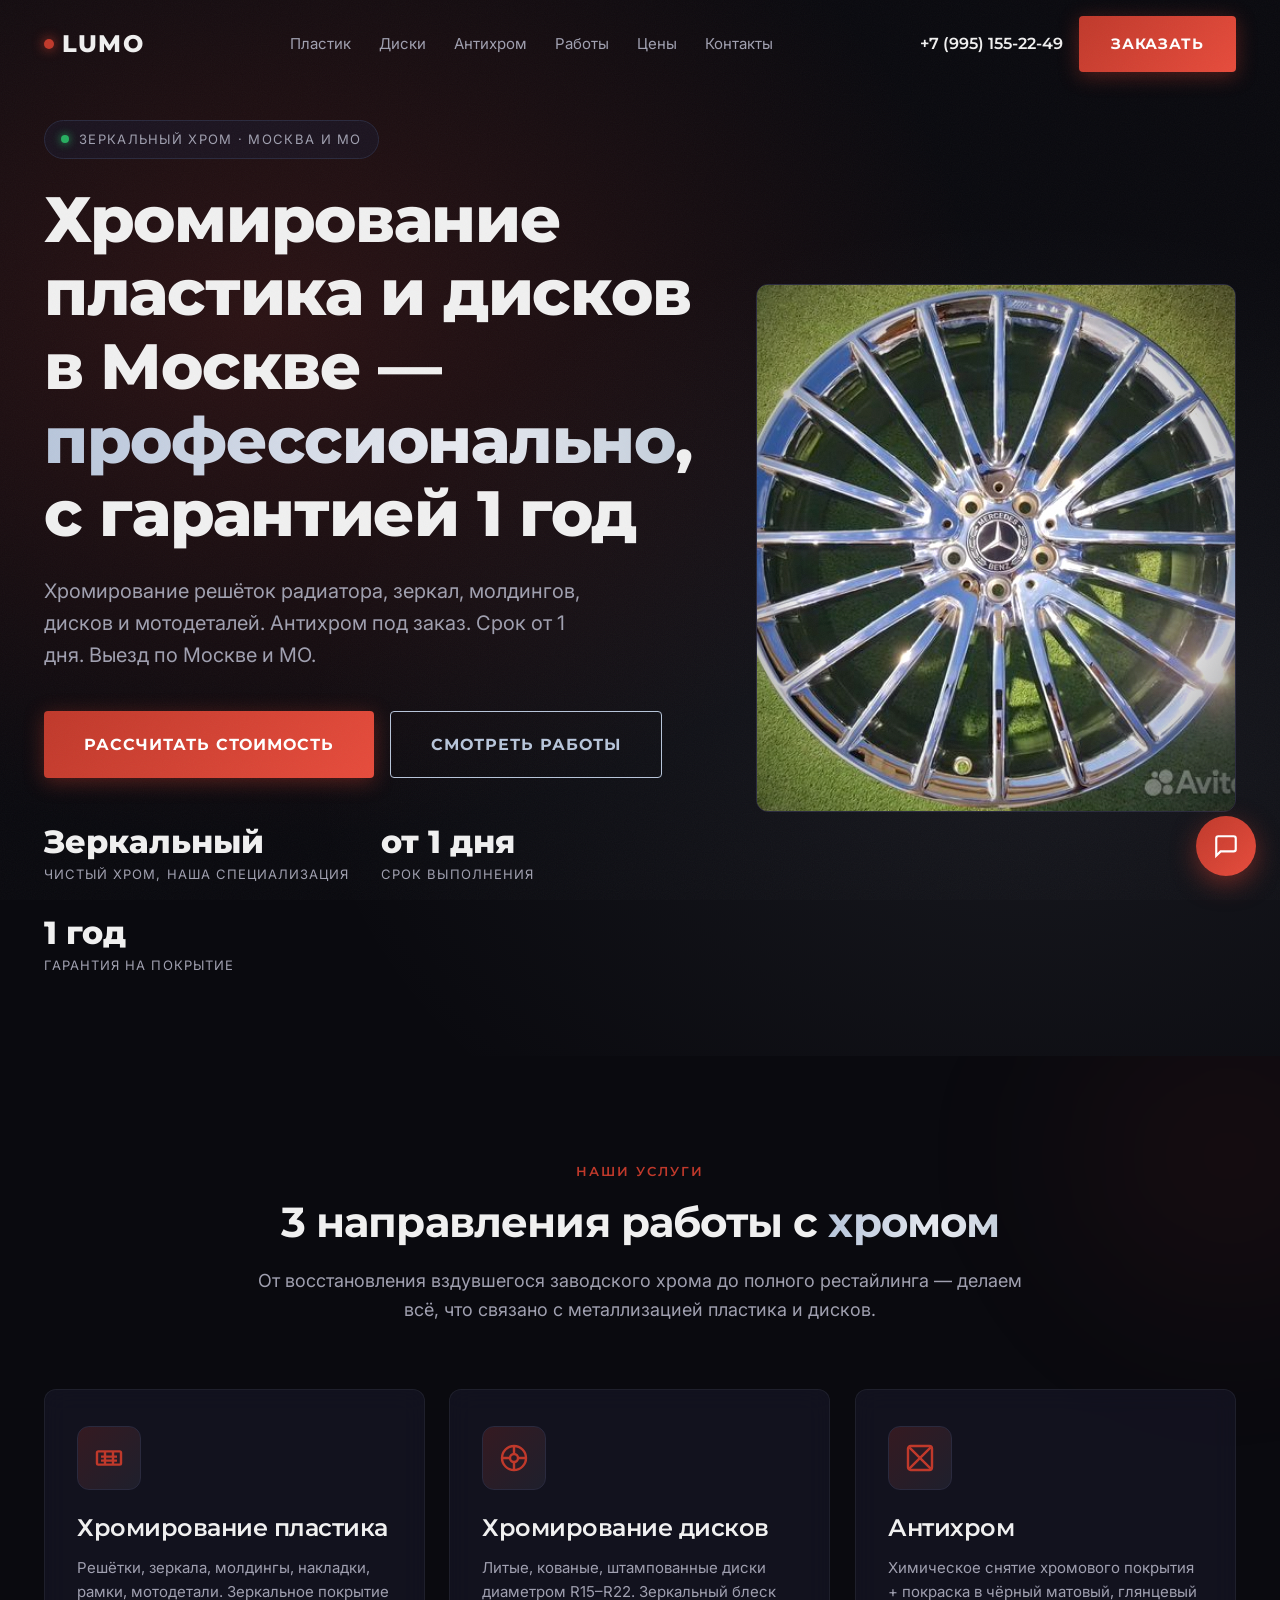
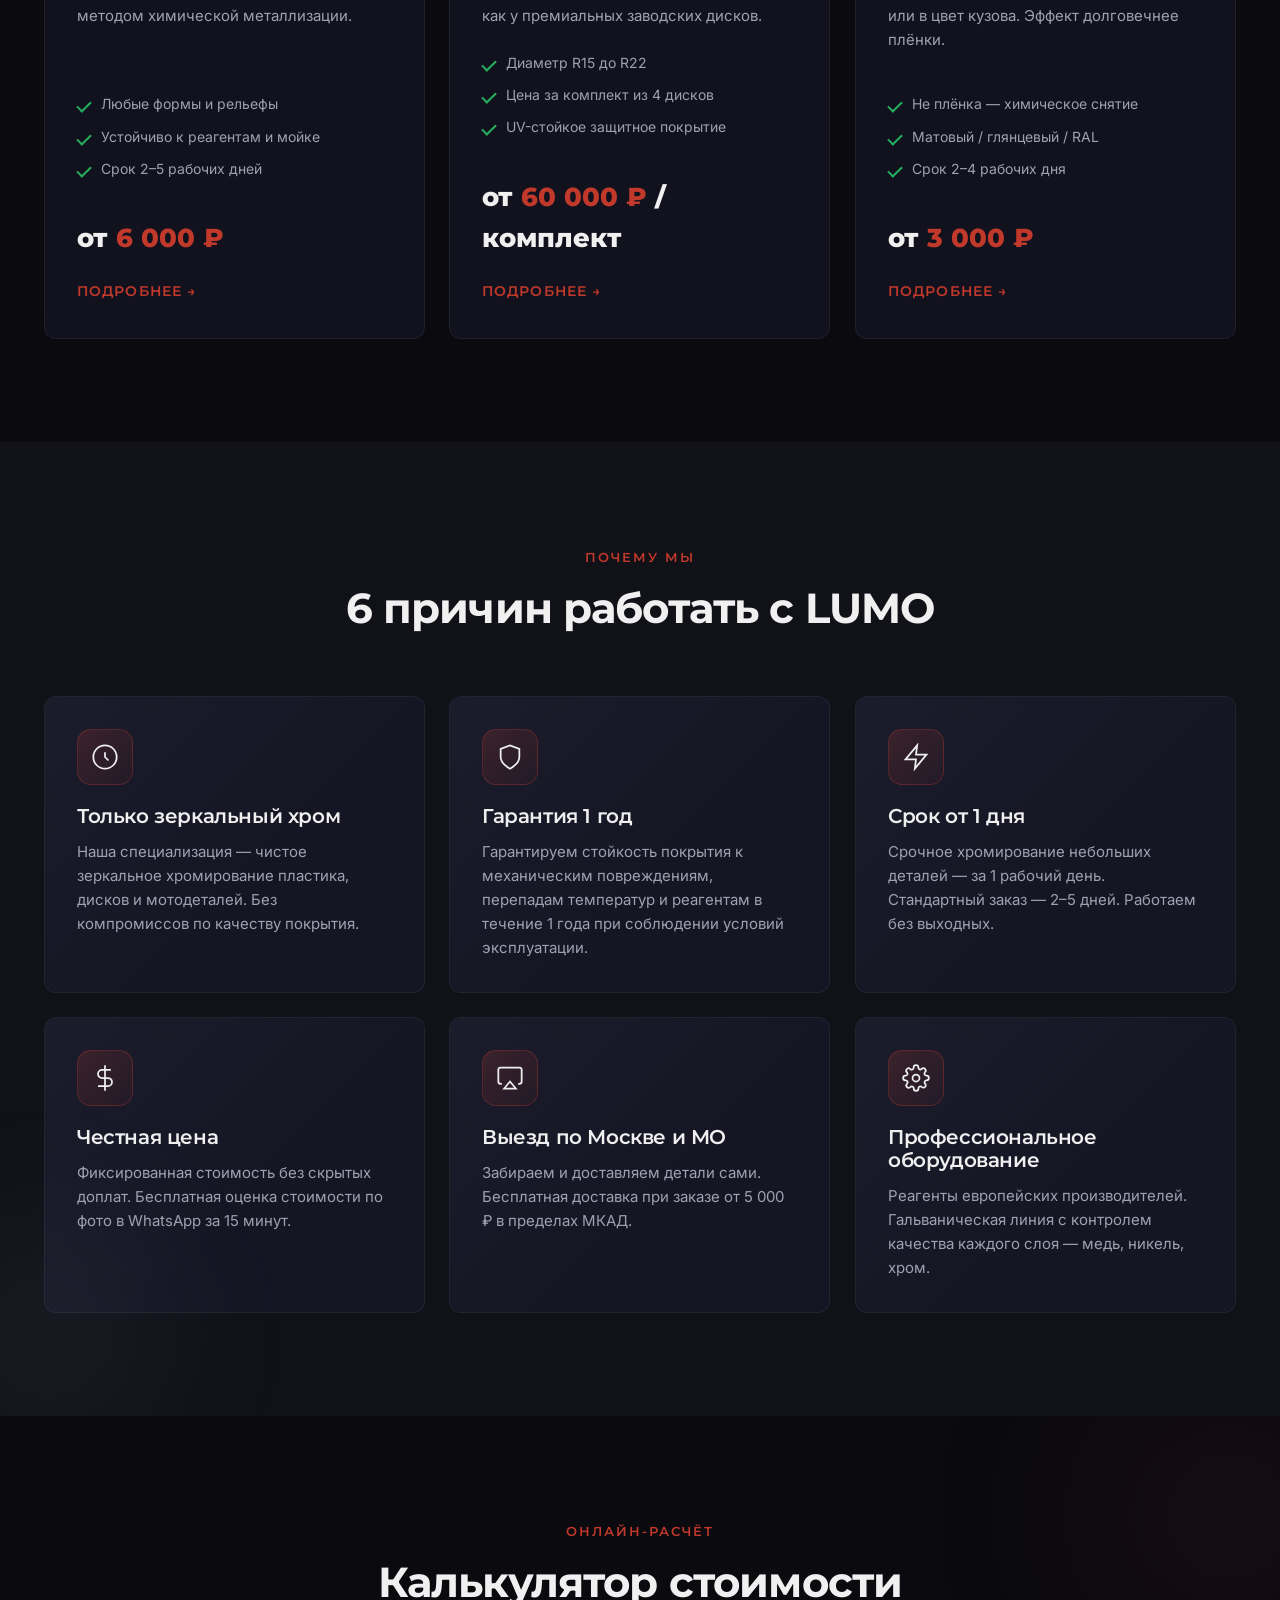
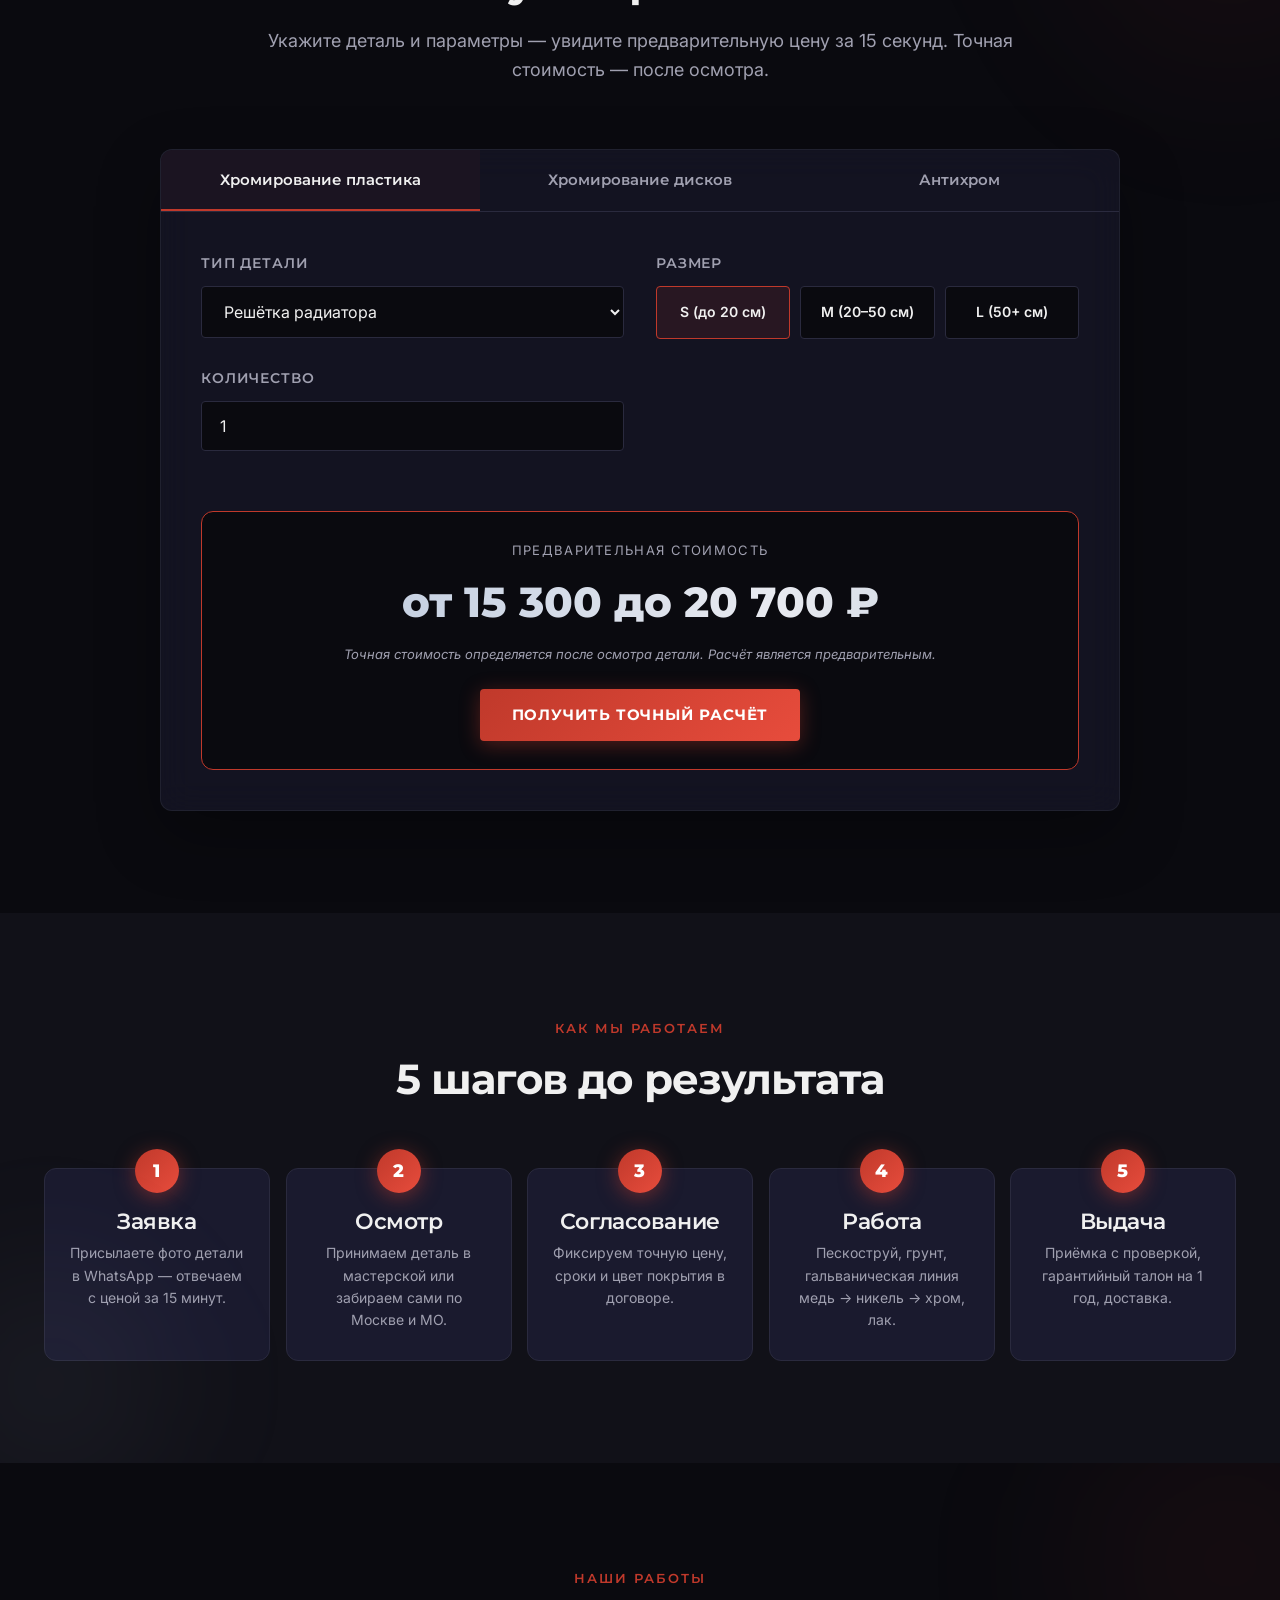
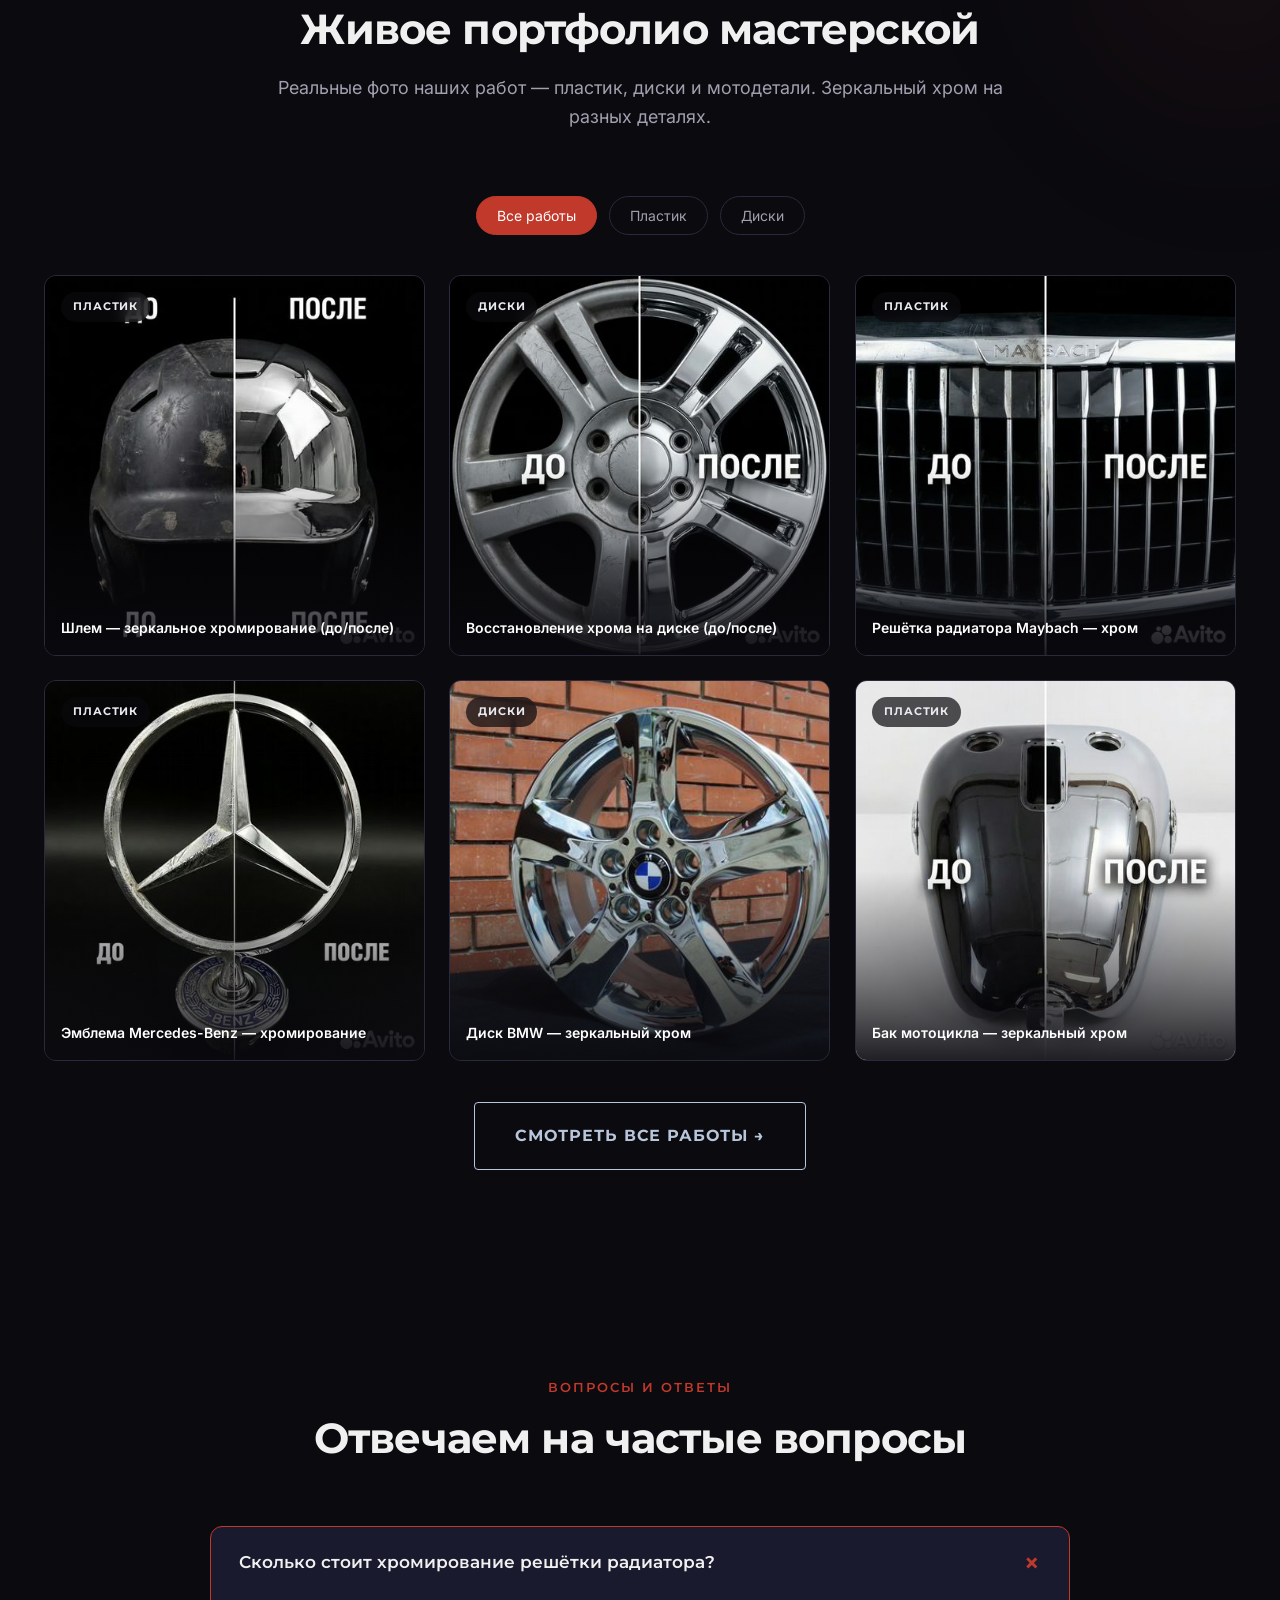
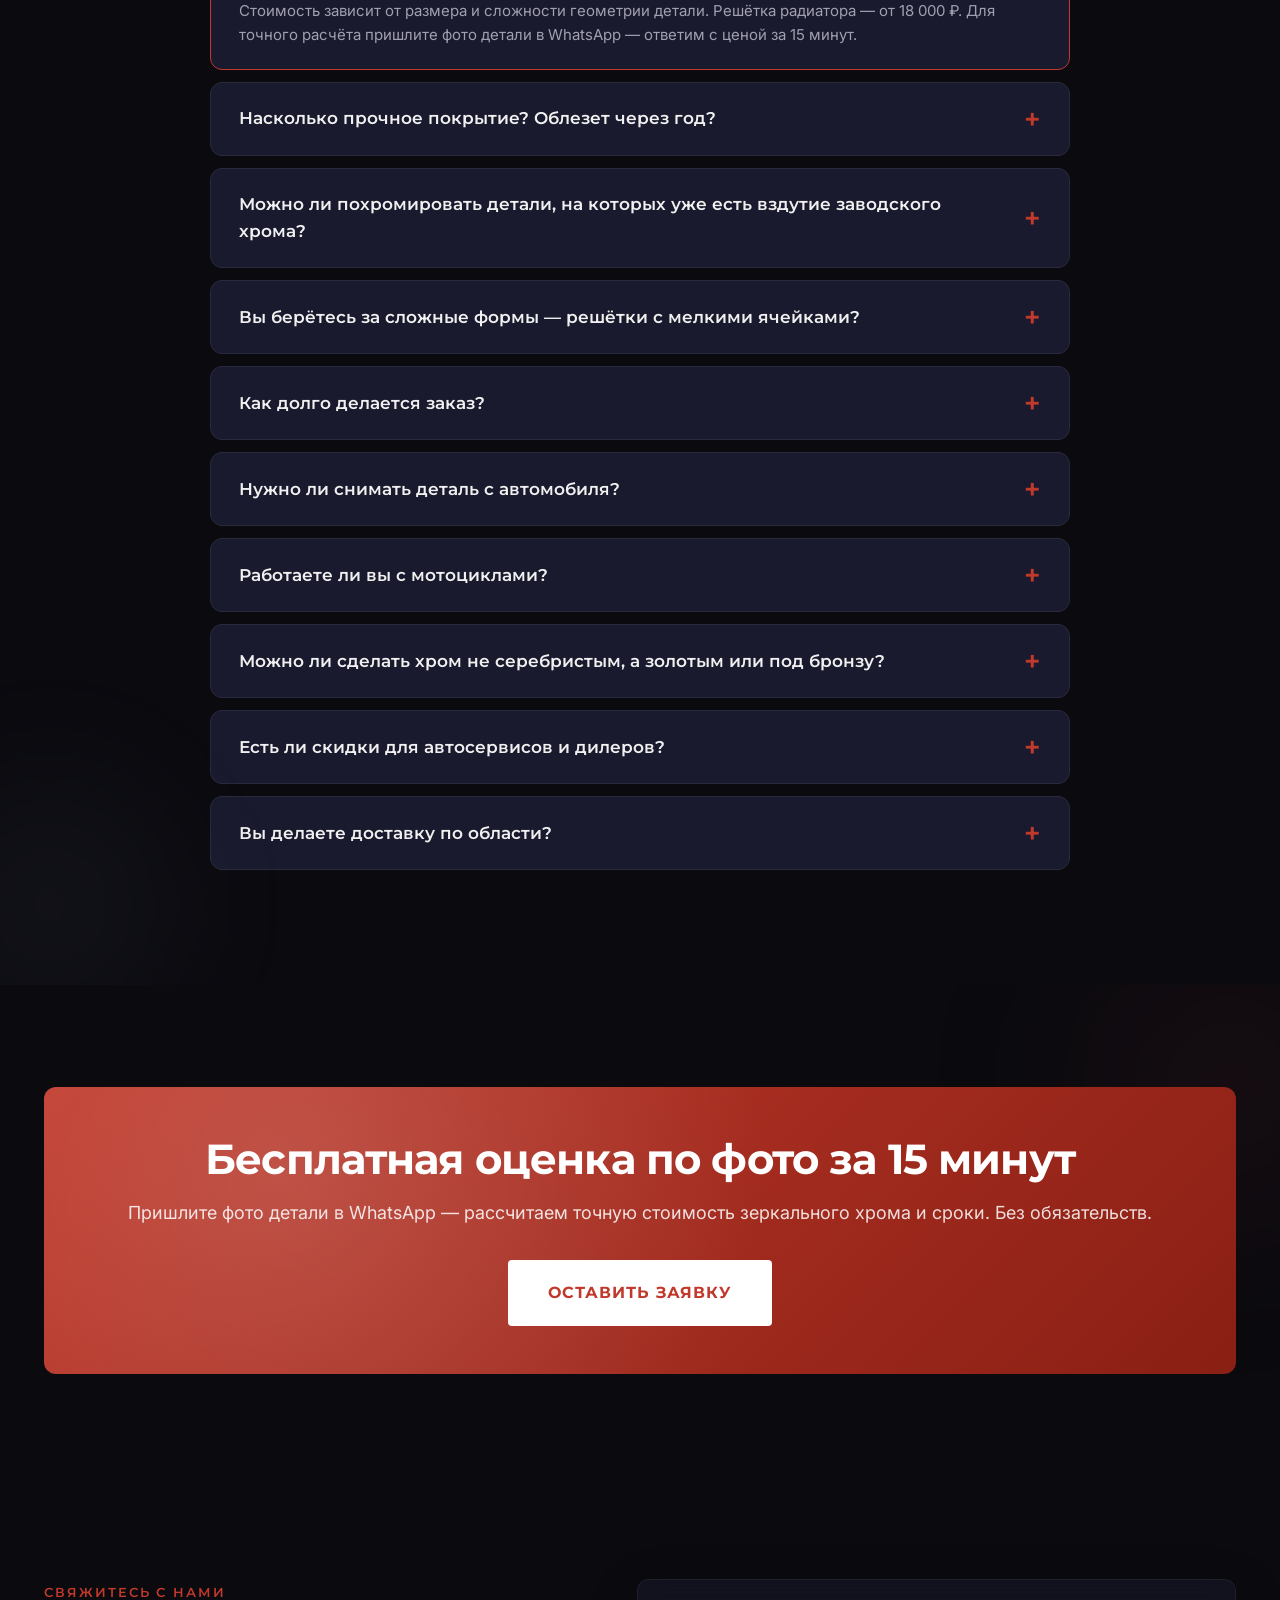
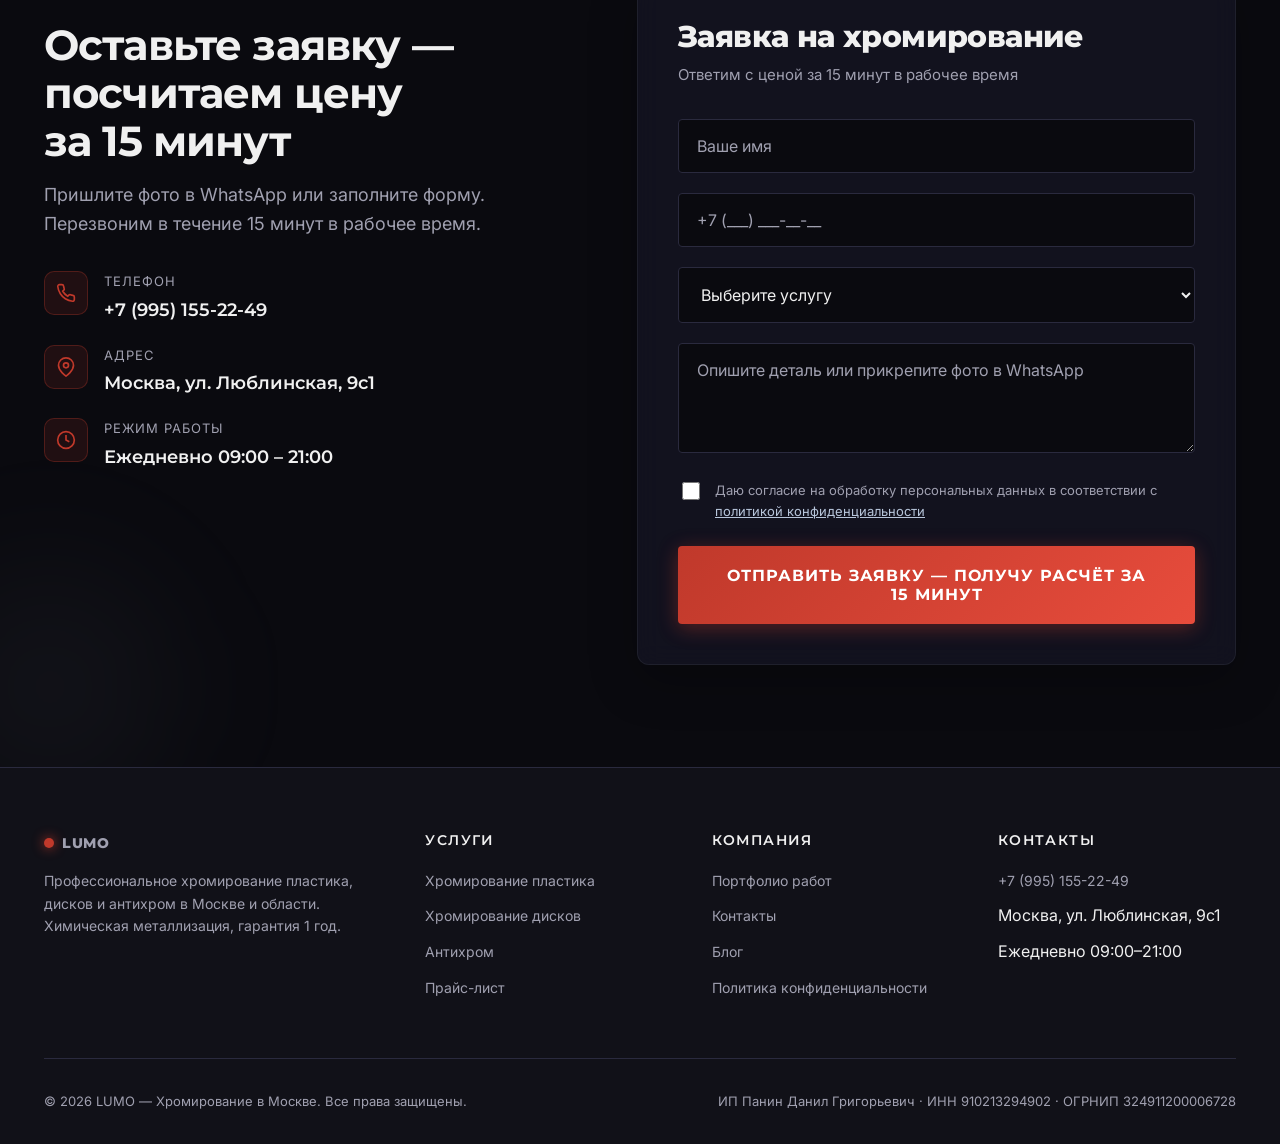
==== index.html @ ef721540 "Full truth-fix: unified pricing, privacy page, analytics, a11y/SEO - Prices unified across ceny/serv" ====
<!doctype html>
<html lang="ru">
<head>
  <meta charset="utf-8">
  <meta name="viewport" content="width=device-width, initial-scale=1">
  <meta name="theme-color" content="#0a0a0f">

  <title>Хромирование пластика и дисков в Москве — цены от 6 000 ₽ | LUMO</title>
  <meta name="description" content="Зеркальное хромирование пластика авто и мото, хромирование дисков, антихром в Москве и МО. Химическая металлизация. Срок от 1 дня. Цена от 6 000 ₽. Бесплатная оценка по фото в WhatsApp за 15 минут.">
  <link rel="canonical" href="https://xn----7sbbfcqscungiichud1a5d.xn--p1ai/">

  <meta property="og:type" content="website">
  <meta property="og:title" content="Хромирование в Москве — от 6 000 ₽ | LUMO">
  <meta property="og:description" content="Зеркальное хромирование пластика, дисков, мотодеталей. Антихром. Срок от 1 дня. Выезд по Москве и МО.">
  <meta property="og:url" content="https://xn----7sbbfcqscungiichud1a5d.xn--p1ai/">
  <meta property="og:image" content="https://xn----7sbbfcqscungiichud1a5d.xn--p1ai/images/portfolio/discs-4.jpg">
  <meta property="og:locale" content="ru_RU">
  <meta property="og:site_name" content="LUMO — Хромирование в Москве">

  <link rel="preconnect" href="https://fonts.googleapis.com">
  <link rel="preconnect" href="https://fonts.gstatic.com" crossorigin>
  <link href="https://fonts.googleapis.com/css2?family=Montserrat:wght@400;600;700;800&family=Inter:wght@400;500;600&display=swap" rel="stylesheet">

  <link rel="icon" href="/favicon.svg" type="image/svg+xml">
  <link rel="preload" as="image" href="/images/portfolio/discs-4.jpg" fetchpriority="high">

  <link rel="stylesheet" href="/css/style.css">
  <link rel="stylesheet" href="/css/components.css">
  <link rel="stylesheet" href="/css/animations.css">

  <script type="application/ld+json">
  {
    "@context": "https://schema.org",
    "@type": "LocalBusiness",
    "name": "LUMO — Хромирование в Москве",
    "description": "Профессиональное хромирование пластика, дисков и антихром в Москве и МО",
    "url": "https://xn----7sbbfcqscungiichud1a5d.xn--p1ai",
    "telephone": "+7-995-155-22-49",
    "image": "https://xn----7sbbfcqscungiichud1a5d.xn--p1ai/images/portfolio/discs-4.jpg",
    "address": {
      "@type": "PostalAddress",
      "streetAddress": "ул. Люблинская, д. 9с1",
      "addressLocality": "Москва",
      "postalCode": "109559",
      "addressCountry": "RU"
    },
    "geo": {
      "@type": "GeoCoordinates",
      "latitude": 55.6776,
      "longitude": 37.7406
    },
    "openingHours": "Mo-Su 09:00-21:00",
    "priceRange": "₽₽",
    "areaServed": ["Москва", "Московская область"],
    "hasOfferCatalog": {
      "@type": "OfferCatalog",
      "name": "Услуги хромирования",
      "itemListElement": [
        {"@type": "Offer", "itemOffered": {"@type": "Service", "name": "Хромирование пластика"}, "price": "6000", "priceCurrency": "RUB"},
        {"@type": "Offer", "itemOffered": {"@type": "Service", "name": "Хромирование дисков (комплект)"}, "price": "60000", "priceCurrency": "RUB"},
        {"@type": "Offer", "itemOffered": {"@type": "Service", "name": "Антихром"}, "price": "3000", "priceCurrency": "RUB"}
      ]
    }
  }
  </script>

  <script type="application/ld+json">
  {
    "@context": "https://schema.org",
    "@type": "FAQPage",
    "mainEntity": [
      {
        "@type": "Question",
        "name": "Сколько стоит хромирование решётки радиатора?",
        "acceptedAnswer": {
          "@type": "Answer",
          "text": "Стоимость хромирования решётки радиатора в Москве — от 18 000 ₽ в зависимости от размера и сложности геометрии. Бесплатная оценка по фото в WhatsApp за 15 минут."
        }
      },
      {
        "@type": "Question",
        "name": "Насколько прочное покрытие? Облезет через год?",
        "acceptedAnswer": {
          "@type": "Answer",
          "text": "Мы даём письменную гарантию 1 год. Покрытие выдерживает мойку высокого давления, реагенты, перепады температур от –40 до +80°C."
        }
      },
      {
        "@type": "Question",
        "name": "Можно ли похромировать детали со вздутием заводского хрома?",
        "acceptedAnswer": {
          "@type": "Answer",
          "text": "Да. Снимаем старое покрытие, готовим поверхность и наносим новое. Результат лучше оригинального заводского хрома."
        }
      }
    ]
  }
  </script>
</head>
<body>

<!-- ============ HEADER ============ -->
<header class="header">
  <div class="container header__inner">
    <a href="/" class="logo"><span class="logo__dot"></span>LUMO</a>
    <nav class="nav">
      <a href="/hromirovanie-plastika/">Пластик</a>
      <a href="/hromirovanie-diskov/">Диски</a>
      <a href="/antihrom/">Антихром</a>
      <a href="/portfolio/">Работы</a>
      <a href="/ceny/">Цены</a>
      <a href="/kontakty/">Контакты</a>
    </nav>
    <div class="header__cta">
      <a href="tel:+79951552249" class="header__phone">+7 (995) 155-22-49</a>
      <a href="#lead-form" class="btn btn--primary">Заказать</a>
      <button class="burger" aria-label="Меню" aria-expanded="false"><span></span><span></span></button>
    </div>
  </div>
</header>

<!-- ============ HERO ============ -->
<section class="hero" id="hero">
  <div class="container">
    <div class="hero__grid">
      <div class="hero__content reveal">
        <span class="hero__eyebrow">Зеркальный хром · Москва и МО</span>
        <h1>Хромирование пластика и дисков в&nbsp;Москве — <span class="chrome-text">профессионально</span>, с гарантией 1&nbsp;год</h1>
        <p class="hero__subtitle">Хромирование решёток радиатора, зеркал, молдингов, дисков и мотодеталей. Антихром под заказ. Срок от 1 дня. Выезд по Москве и МО.</p>
        <div class="hero__cta">
          <a href="#calculator" class="btn btn--primary btn--lg">Рассчитать стоимость</a>
          <a href="#portfolio" class="btn btn--secondary btn--lg">Смотреть работы</a>
        </div>
        <div class="hero__trust">
          <div>
            <div class="num">Зеркальный</div>
            <div class="lbl">Чистый хром, наша специализация</div>
          </div>
          <div>
            <div class="num">от 1 дня</div>
            <div class="lbl">Срок выполнения</div>
          </div>
          <div>
            <div class="num">1 год</div>
            <div class="lbl">Гарантия на покрытие</div>
          </div>
        </div>
      </div>
      <div class="hero__visual reveal" data-delay="2">
        <img src="/images/portfolio/discs-4.jpg" alt="Хромированный диск — работа мастерской LUMO" class="hero__visual-photo" width="600" height="660" fetchpriority="high">
      </div>
    </div>
  </div>
</section>

<!-- ============ SERVICES ============ -->
<section class="services" id="services">
  <div class="container">
    <div class="section-head reveal">
      <span class="eyebrow">Наши услуги</span>
      <h2>3 направления работы с&nbsp;<span class="chrome-text">хромом</span></h2>
      <p>От восстановления вздувшегося заводского хрома до полного рестайлинга — делаем всё, что связано с металлизацией пластика и дисков.</p>
    </div>
    <div class="services__grid">
      <article class="service-card reveal" data-delay="1">
        <div class="service-card__icon">
          <svg width="32" height="32" viewBox="0 0 24 24" fill="none" stroke="currentColor" stroke-width="1.8"><rect x="3" y="7" width="18" height="10" rx="1"/><path d="M6 11h12M6 14h12M9 7v10M15 7v10"/></svg>
        </div>
        <h3>Хромирование пластика</h3>
        <p>Решётки, зеркала, молдингы, накладки, рамки, мотодетали. Зеркальное покрытие методом химической металлизации.</p>
        <ul class="service-card__features">
          <li>Любые формы и рельефы</li>
          <li>Устойчиво к реагентам и мойке</li>
          <li>Срок 2–5 рабочих дней</li>
        </ul>
        <div class="service-card__price">от <span>6 000 ₽</span></div>
        <a href="/hromirovanie-plastika/" class="service-card__link">Подробнее →</a>
      </article>

      <article class="service-card reveal" data-delay="2">
        <div class="service-card__icon">
          <svg width="32" height="32" viewBox="0 0 24 24" fill="none" stroke="currentColor" stroke-width="1.8"><circle cx="12" cy="12" r="9"/><circle cx="12" cy="12" r="3"/><path d="M12 3v6M12 15v6M3 12h6M15 12h6"/></svg>
        </div>
        <h3>Хромирование дисков</h3>
        <p>Литые, кованые, штампованные диски диаметром R15–R22. Зеркальный блеск как у премиальных заводских дисков.</p>
        <ul class="service-card__features">
          <li>Диаметр R15 до R22</li>
          <li>Цена за комплект из 4&nbsp;дисков</li>
          <li>UV-стойкое защитное покрытие</li>
        </ul>
        <div class="service-card__price">от <span>60 000 ₽</span> / комплект</div>
        <a href="/hromirovanie-diskov/" class="service-card__link">Подробнее →</a>
      </article>

      <article class="service-card reveal" data-delay="3">
        <div class="service-card__icon">
          <svg width="32" height="32" viewBox="0 0 24 24" fill="none" stroke="currentColor" stroke-width="1.8"><path d="M4 4l16 16M20 4L4 20"/><rect x="3" y="3" width="18" height="18" rx="2"/></svg>
        </div>
        <h3>Антихром</h3>
        <p>Химическое снятие хромового покрытия + покраска в чёрный матовый, глянцевый или в цвет кузова. Эффект долговечнее плёнки.</p>
        <ul class="service-card__features">
          <li>Не плёнка — химическое снятие</li>
          <li>Матовый / глянцевый / RAL</li>
          <li>Срок 2–4 рабочих дня</li>
        </ul>
        <div class="service-card__price">от <span>3 000 ₽</span></div>
        <a href="/antihrom/" class="service-card__link">Подробнее →</a>
      </article>
    </div>
  </div>
</section>

<!-- ============ UTP ============ -->
<section class="utp" id="advantages" style="background: var(--bg-secondary);">
  <div class="container">
    <div class="section-head reveal">
      <span class="eyebrow">Почему мы</span>
      <h2>6 причин работать с&nbsp;LUMO</h2>
    </div>
    <div class="utp__grid">
      <div class="utp-card reveal" data-delay="1">
        <div class="utp-card__icon"><svg width="28" height="28" viewBox="0 0 24 24" fill="none" stroke="currentColor" stroke-width="1.5"><path d="M12 8v4l3 3"/><circle cx="12" cy="12" r="10"/></svg></div>
        <h3>Только зеркальный хром</h3>
        <p>Наша специализация — чистое зеркальное хромирование пластика, дисков и мотодеталей. Без компромиссов по качеству покрытия.</p>
      </div>
      <div class="utp-card reveal" data-delay="2">
        <div class="utp-card__icon"><svg width="28" height="28" viewBox="0 0 24 24" fill="none" stroke="currentColor" stroke-width="1.5"><path d="M12 22s8-4 8-10V5l-8-3-8 3v7c0 6 8 10 8 10z"/></svg></div>
        <h3>Гарантия 1 год</h3>
        <p>Гарантируем стойкость покрытия к механическим повреждениям, перепадам температур и реагентам в течение 1 года при соблюдении условий эксплуатации.</p>
      </div>
      <div class="utp-card reveal" data-delay="3">
        <div class="utp-card__icon"><svg width="28" height="28" viewBox="0 0 24 24" fill="none" stroke="currentColor" stroke-width="1.5"><polygon points="13 2 3 14 12 14 11 22 21 10 12 10 13 2"/></svg></div>
        <h3>Срок от 1 дня</h3>
        <p>Срочное хромирование небольших деталей — за 1 рабочий день. Стандартный заказ — 2–5 дней. Работаем без выходных.</p>
      </div>
      <div class="utp-card reveal" data-delay="1">
        <div class="utp-card__icon"><svg width="28" height="28" viewBox="0 0 24 24" fill="none" stroke="currentColor" stroke-width="1.5"><path d="M12 1v22M17 5H9.5a3.5 3.5 0 000 7h5a3.5 3.5 0 010 7H6"/></svg></div>
        <h3>Честная цена</h3>
        <p>Фиксированная стоимость без скрытых доплат. Бесплатная оценка стоимости по фото в WhatsApp за 15 минут.</p>
      </div>
      <div class="utp-card reveal" data-delay="2">
        <div class="utp-card__icon"><svg width="28" height="28" viewBox="0 0 24 24" fill="none" stroke="currentColor" stroke-width="1.5"><path d="M5 17H4a2 2 0 01-2-2V5a2 2 0 012-2h16a2 2 0 012 2v10a2 2 0 01-2 2h-1"/><polygon points="12 15 17 21 7 21 12 15"/></svg></div>
        <h3>Выезд по Москве и МО</h3>
        <p>Забираем и доставляем детали сами. Бесплатная доставка при заказе от 5 000 ₽ в пределах МКАД.</p>
      </div>
      <div class="utp-card reveal" data-delay="3">
        <div class="utp-card__icon"><svg width="28" height="28" viewBox="0 0 24 24" fill="none" stroke="currentColor" stroke-width="1.5"><circle cx="12" cy="12" r="3"/><path d="M19.4 15a1.65 1.65 0 00.33 1.82l.06.06a2 2 0 010 2.83 2 2 0 01-2.83 0l-.06-.06a1.65 1.65 0 00-1.82-.33 1.65 1.65 0 00-1 1.51V21a2 2 0 01-4 0v-.09A1.65 1.65 0 009 19.4a1.65 1.65 0 00-1.82.33l-.06.06a2 2 0 01-2.83-2.83l.06-.06A1.65 1.65 0 004.68 15a1.65 1.65 0 00-1.51-1H3a2 2 0 010-4h.09A1.65 1.65 0 004.6 9a1.65 1.65 0 00-.33-1.82l-.06-.06a2 2 0 012.83-2.83l.06.06A1.65 1.65 0 009 4.68a1.65 1.65 0 001-1.51V3a2 2 0 014 0v.09a1.65 1.65 0 001 1.51 1.65 1.65 0 001.82-.33l.06-.06a2 2 0 012.83 2.83l-.06.06A1.65 1.65 0 0019.4 9a1.65 1.65 0 001.51 1H21a2 2 0 010 4h-.09a1.65 1.65 0 00-1.51 1z"/></svg></div>
        <h3>Профессиональное оборудование</h3>
        <p>Реагенты европейских производителей. Гальваническая линия с контролем качества каждого слоя — медь, никель, хром.</p>
      </div>
    </div>
  </div>
</section>

<!-- ============ CALCULATOR ============ -->
<section class="calculator-section" id="calculator">
  <div class="container">
    <div class="section-head reveal">
      <span class="eyebrow">Онлайн-расчёт</span>
      <h2>Калькулятор стоимости</h2>
      <p>Укажите деталь и параметры — увидите предварительную цену за 15 секунд. Точная стоимость — после осмотра.</p>
    </div>

    <div class="calculator reveal">
      <div class="calculator__tabs" role="tablist">
        <button class="calculator__tab active" data-tab="plastic" role="tab">Хромирование пластика</button>
        <button class="calculator__tab" data-tab="discs" role="tab">Хромирование дисков</button>
        <button class="calculator__tab" data-tab="antichrome" role="tab">Антихром</button>
      </div>
      <div class="calculator__body">

        <!-- Panel: Plastic -->
        <div class="calculator__panel active" data-tab="plastic">
          <button class="calculator__accordion-btn" type="button">
            <span>Хромирование пластика</span>
            <svg width="16" height="16" viewBox="0 0 24 24" fill="none" stroke="currentColor" stroke-width="2"><path d="M6 9l6 6 6-6"/></svg>
          </button>
          <div class="calculator__panel-inner">
            <div class="calc-fields">
              <div class="calc-field">
                <label>Тип детали</label>
                <select name="p-type">
                  <option value="grill">Решётка радиатора</option>
                  <option value="mirrors">Зеркала (пара)</option>
                  <option value="molding">Молдинги</option>
                  <option value="overlay">Накладки</option>
                  <option value="moto">Мотодетали</option>
                  <option value="small">Мелкие детали</option>
                </select>
              </div>
              <div class="calc-field">
                <label>Размер</label>
                <div class="calc-options">
                  <label><input type="radio" name="p-size" value="small" checked><span>S (до 20 см)</span></label>
                  <label><input type="radio" name="p-size" value="medium"><span>M (20–50 см)</span></label>
                  <label class="calc-option--large"><input type="radio" name="p-size" value="large"><span>L (50+ см)</span></label>
                </div>
              </div>
              <div class="calc-field">
                <label>Количество</label>
                <input type="number" name="p-qty" min="1" max="20" value="1">
              </div>
            </div>
          </div>
        </div>

        <!-- Panel: Discs -->
        <div class="calculator__panel" data-tab="discs">
          <button class="calculator__accordion-btn" type="button">
            <span>Хромирование дисков</span>
            <svg width="16" height="16" viewBox="0 0 24 24" fill="none" stroke="currentColor" stroke-width="2"><path d="M6 9l6 6 6-6"/></svg>
          </button>
          <div class="calculator__panel-inner">
            <div class="calc-fields">
              <div class="calc-field">
                <label>Диаметр (комплект 4 диска)</label>
                <select name="d-dia">
                  <option value="R15">R15</option>
                  <option value="R16">R16</option>
                  <option value="R17" selected>R17</option>
                  <option value="R18">R18</option>
                  <option value="R19">R19</option>
                  <option value="R20">R20</option>
                  <option value="R21">R21</option>
                  <option value="R22">R22</option>
                </select>
                <span class="calc-hint">Цена за комплект из 4 дисков</span>
              </div>
              <div class="calc-notice">Точная стоимость зависит от состояния дисков и определяется при осмотре.</div>
            </div>
          </div>
        </div>

        <!-- Panel: Antichrome -->
        <div class="calculator__panel" data-tab="antichrome">
          <button class="calculator__accordion-btn" type="button">
            <span>Антихром</span>
            <svg width="16" height="16" viewBox="0 0 24 24" fill="none" stroke="currentColor" stroke-width="2"><path d="M6 9l6 6 6-6"/></svg>
          </button>
          <div class="calculator__panel-inner">
            <div class="calc-fields">
              <div class="calc-field">
                <label>Тип детали</label>
                <select name="a-type">
                  <option value="grill">Решётка</option>
                  <option value="molding">Молдинги</option>
                  <option value="overlay">Накладки</option>
                  <option value="small">Мелкие детали</option>
                </select>
              </div>
              <div class="calc-field">
                <label>Цвет покраски</label>
                <select name="a-paint">
                  <option value="matte">Чёрный матовый</option>
                  <option value="gloss">Чёрный глянцевый</option>
                  <option value="body">В цвет кузова</option>
                  <option value="ral">Другой RAL</option>
                </select>
              </div>
              <div class="calc-field">
                <label>Количество</label>
                <input type="number" name="a-qty" min="1" max="20" value="1">
              </div>
            </div>
          </div>
        </div>

        <!-- Result -->
        <div class="calc-result" id="calc-result">
          <div class="calc-result__label">Предварительная стоимость</div>
          <div class="calc-result__price" id="calc-price">от <span>0</span> до <span>0</span> &#8381;</div>
          <div class="calc-result__note">Точная стоимость определяется после осмотра детали. Расчёт является предварительным.</div>
          <button type="button" class="btn btn--primary calc-result__cta" id="calc-cta">Получить точный расчёт</button>
        </div>
      </div>
    </div>
  </div>
</section>

<!-- ============ PROCESS ============ -->
<section class="process" id="process" style="background: var(--bg-secondary);">
  <div class="container">
    <div class="section-head reveal">
      <span class="eyebrow">Как мы работаем</span>
      <h2>5 шагов до результата</h2>
    </div>
    <div class="process__grid">
      <div class="process-step reveal" data-delay="1">
        <div class="process-step__num">1</div>
        <h4>Заявка</h4>
        <p>Присылаете фото детали в WhatsApp — отвечаем с ценой за 15 минут.</p>
      </div>
      <div class="process-step reveal" data-delay="2">
        <div class="process-step__num">2</div>
        <h4>Осмотр</h4>
        <p>Принимаем деталь в мастерской или забираем сами по Москве и МО.</p>
      </div>
      <div class="process-step reveal" data-delay="3">
        <div class="process-step__num">3</div>
        <h4>Согласование</h4>
        <p>Фиксируем точную цену, сроки и цвет покрытия в договоре.</p>
      </div>
      <div class="process-step reveal" data-delay="4">
        <div class="process-step__num">4</div>
        <h4>Работа</h4>
        <p>Пескоструй, грунт, гальваническая линия медь → никель → хром, лак.</p>
      </div>
      <div class="process-step reveal" data-delay="5">
        <div class="process-step__num">5</div>
        <h4>Выдача</h4>
        <p>Приёмка с проверкой, гарантийный талон на 1 год, доставка.</p>
      </div>
    </div>
  </div>
</section>

<!-- ============ PORTFOLIO ============ -->
<section class="portfolio" id="portfolio">
  <div class="container">
    <div class="section-head reveal">
      <span class="eyebrow">Наши работы</span>
      <h2>Живое портфолио мастерской</h2>
      <p>Реальные фото наших работ — пластик, диски и мотодетали. Зеркальный хром на разных деталях.</p>
    </div>
    <div class="portfolio__filters reveal">
      <button class="filter-btn active" data-filter="all">Все работы</button>
      <button class="filter-btn" data-filter="plastic">Пластик</button>
      <button class="filter-btn" data-filter="discs">Диски</button>
    </div>
    <div class="portfolio__grid">
      <div class="portfolio-item reveal" data-category="plastic">
        <img src="/images/portfolio/plastic-1.jpg" alt="Хромирование шлема — работа LUMO" loading="lazy" width="600" height="600">
        <span class="portfolio-item__tag">Пластик</span>
        <div class="portfolio-item__caption">Шлем — зеркальное хромирование (до/после)</div>
      </div>
      <div class="portfolio-item reveal" data-category="discs" data-delay="1">
        <img src="/images/portfolio/discs-1.jpg" alt="Хромирование диска — работа LUMO" loading="lazy" width="600" height="600">
        <span class="portfolio-item__tag">Диски</span>
        <div class="portfolio-item__caption">Восстановление хрома на диске (до/после)</div>
      </div>
      <div class="portfolio-item reveal" data-category="plastic" data-delay="2">
        <img src="/images/portfolio/plastic-5.jpg" alt="Хромирование решётки радиатора Maybach — работа LUMO" loading="lazy" width="600" height="600">
        <span class="portfolio-item__tag">Пластик</span>
        <div class="portfolio-item__caption">Решётка радиатора Maybach — хром</div>
      </div>
      <div class="portfolio-item reveal" data-category="plastic">
        <img src="/images/portfolio/plastic-3.jpg" alt="Хромирование эмблемы Mercedes-Benz — работа LUMO" loading="lazy" width="600" height="600">
        <span class="portfolio-item__tag">Пластик</span>
        <div class="portfolio-item__caption">Эмблема Mercedes-Benz — хромирование</div>
      </div>
      <div class="portfolio-item reveal" data-category="discs" data-delay="1">
        <img src="/images/portfolio/discs-3.jpg" alt="Хромирование диска BMW — работа LUMO" loading="lazy" width="600" height="600">
        <span class="portfolio-item__tag">Диски</span>
        <div class="portfolio-item__caption">Диск BMW — зеркальный хром</div>
      </div>
      <div class="portfolio-item reveal" data-category="plastic" data-delay="2">
        <img src="/images/portfolio/plastic-7.jpg" alt="Хромирование бака мотоцикла — работа LUMO" loading="lazy" width="600" height="600">
        <span class="portfolio-item__tag">Пластик</span>
        <div class="portfolio-item__caption">Бак мотоцикла — зеркальный хром</div>
      </div>
    </div>
    <div style="text-align:center;margin-top:40px;" class="reveal">
      <a href="/portfolio/" class="btn btn--secondary btn--lg">Смотреть все работы →</a>
    </div>
  </div>
</section>

<!-- ============ FAQ ============ -->
<section class="faq-section" id="faq">
  <div class="container">
    <div class="section-head reveal">
      <span class="eyebrow">Вопросы и ответы</span>
      <h2>Отвечаем на частые вопросы</h2>
    </div>
    <div class="faq reveal">
      <details class="faq-item" open>
        <summary>Сколько стоит хромирование решётки радиатора?</summary>
        <div class="faq-item__body">Стоимость зависит от размера и сложности геометрии детали. Решётка радиатора — от 18 000 ₽. Для точного расчёта пришлите фото детали в WhatsApp — ответим с ценой за 15 минут.</div>
      </details>
      <details class="faq-item">
        <summary>Насколько прочное покрытие? Облезет через год?</summary>
        <div class="faq-item__body">Мы даём письменную гарантию 1 год. Покрытие выдерживает мойку высокого давления, реагенты, перепады температур от –40 до +80°C. Единственное условие — не использовать абразивные полироли и жёсткие щётки.</div>
      </details>
      <details class="faq-item">
        <summary>Можно ли похромировать детали, на которых уже есть вздутие заводского хрома?</summary>
        <div class="faq-item__body">Да, именно с этим к нам чаще всего обращаются. Снимаем старое покрытие, готовим поверхность и наносим новое. Результат лучше, чем оригинальный заводской хром по качеству адгезии.</div>
      </details>
      <details class="faq-item">
        <summary>Вы берётесь за сложные формы — решётки с мелкими ячейками?</summary>
        <div class="faq-item__body">Да. Химическая металлизация (в отличие от вакуумного напыления) равномерно покрывает все геометрические формы, включая глубокие ячейки, перемычки и рельефные поверхности.</div>
      </details>
      <details class="faq-item">
        <summary>Как долго делается заказ?</summary>
        <div class="faq-item__body">Мелкие детали (накладки, эмблемы, ручки) — 1–2 рабочих дня. Решётки радиатора, зеркала — 2–3 дня. Диски — 5–7 дней (комплект из 4 штук). При срочном заказе сделаем быстрее — уточняйте при оформлении.</div>
      </details>
      <details class="faq-item">
        <summary>Нужно ли снимать деталь с автомобиля?</summary>
        <div class="faq-item__body">Да, хромирование выполняется только со снятыми деталями. Если у вас нет возможности снять деталь самостоятельно — можем забрать автомобиль к нам, снять деталь и вернуть. Стоимость этой услуги — от 500 ₽.</div>
      </details>
      <details class="faq-item">
        <summary>Работаете ли вы с мотоциклами?</summary>
        <div class="faq-item__body">Да, мотодетали — одно из наших специализаций. Хромируем крышки двигателей, зеркала, декоративные накладки, бачки. Опыт с Honda, Yamaha, Kawasaki, Harley-Davidson, BMW Motorrad.</div>
      </details>
      <details class="faq-item">
        <summary>Можно ли сделать хром не серебристым, а золотым или под бронзу?</summary>
        <div class="faq-item__body">Да. Помимо классического зеркального серебра, доступны оттенки: золото, розовое золото, бронза, чёрный хром, антик. Стоимость аналогична стандартному хрому с наценкой 20–30%.</div>
      </details>
      <details class="faq-item">
        <summary>Есть ли скидки для автосервисов и дилеров?</summary>
        <div class="faq-item__body">Да, для автосервисов, детейлинг-студий и тюнинг-ателье обсуждаем индивидуальные условия по объёму работ. Напишите нам — согласуем сотрудничество.</div>
      </details>
      <details class="faq-item">
        <summary>Вы делаете доставку по области?</summary>
        <div class="faq-item__body">Да, работаем по всей Московской области. При заказе от 5 000 ₽ — бесплатный самовывоз и доставка в пределах МКАД. По области стоимость доставки рассчитывается индивидуально — от 500 ₽.</div>
      </details>
    </div>
  </div>
</section>

<!-- ============ PROMO ============ -->
<section class="promo-section">
  <div class="container">
    <div class="promo reveal">
      <h2>Бесплатная оценка по фото за 15 минут</h2>
      <p>Пришлите фото детали в WhatsApp — рассчитаем точную стоимость зеркального хрома и сроки. Без обязательств.</p>
      <a href="#lead-form" class="btn btn--lg" style="background:#fff;color:var(--accent);">Оставить заявку</a>
    </div>
  </div>
</section>

<!-- ============ CONTACT + FORM ============ -->
<section class="contact-section" id="contact">
  <div class="container">
    <div class="contact">
      <div class="contact__info reveal">
        <span class="eyebrow" style="color:var(--accent);font-family:var(--font-head);font-size:13px;text-transform:uppercase;letter-spacing:0.15em;font-weight:600;">Свяжитесь с нами</span>
        <h2 style="margin-top:16px;">Оставьте заявку — посчитаем цену за&nbsp;15&nbsp;минут</h2>
        <p>Пришлите фото в WhatsApp или заполните форму. Перезвоним в течение 15 минут в рабочее время.</p>

        <div class="contact__list">
          <div class="contact__item">
            <div class="contact__item-icon">
              <svg width="20" height="20" viewBox="0 0 24 24" fill="none" stroke="currentColor" stroke-width="2"><path d="M22 16.92v3a2 2 0 01-2.18 2 19.79 19.79 0 01-8.63-3.07 19.5 19.5 0 01-6-6 19.79 19.79 0 01-3.07-8.67A2 2 0 014.11 2h3a2 2 0 012 1.72 12.84 12.84 0 00.7 2.81 2 2 0 01-.45 2.11L8.09 9.91a16 16 0 006 6l1.27-1.27a2 2 0 012.11-.45 12.84 12.84 0 002.81.7A2 2 0 0122 16.92z"/></svg>
            </div>
            <div>
              <div class="contact__item-label">Телефон</div>
              <a href="tel:+79951552249" class="contact__item-value">+7 (995) 155-22-49</a>
            </div>
          </div>
          <div class="contact__item">
            <div class="contact__item-icon">
              <svg width="20" height="20" viewBox="0 0 24 24" fill="none" stroke="currentColor" stroke-width="2"><path d="M21 10c0 7-9 13-9 13s-9-6-9-13a9 9 0 0118 0z"/><circle cx="12" cy="10" r="3"/></svg>
            </div>
            <div>
              <div class="contact__item-label">Адрес</div>
              <div class="contact__item-value">Москва, ул. Люблинская, 9с1</div>
            </div>
          </div>
          <div class="contact__item">
            <div class="contact__item-icon">
              <svg width="20" height="20" viewBox="0 0 24 24" fill="none" stroke="currentColor" stroke-width="2"><circle cx="12" cy="12" r="10"/><path d="M12 6v6l4 2"/></svg>
            </div>
            <div>
              <div class="contact__item-label">Режим работы</div>
              <div class="contact__item-value">Ежедневно 09:00 – 21:00</div>
            </div>
          </div>
        </div>
      </div>

      <form class="form reveal" id="lead-form" data-lead>
        <div class="form__fields">
          <h3 class="form__title">Заявка на хромирование</h3>
          <p class="form__subtitle">Ответим с ценой за 15 минут в рабочее время</p>

          <div class="form-field">
            <input type="text" name="name" placeholder="Ваше имя" required>
          </div>
          <div class="form-field">
            <input type="tel" name="phone" placeholder="+7 (___) ___-__-__" required>
          </div>
          <div class="form-field">
            <select name="service" required>
              <option value="">Выберите услугу</option>
              <option>Хромирование пластика</option>
              <option>Хромирование дисков</option>
              <option>Антихром</option>
              <option>Не знаю, помогите определить</option>
            </select>
          </div>
          <div class="form-field">
            <textarea name="comment" placeholder="Опишите деталь или прикрепите фото в WhatsApp"></textarea>
          </div>
          <label class="form-agree">
            <input type="checkbox" required>
            <span>Даю согласие на обработку персональных данных в соответствии с <a href="/privacy/">политикой конфиденциальности</a></span>
          </label>
          <button type="submit" class="btn btn--primary btn--block btn--lg">Отправить заявку — получу расчёт за 15 минут</button>
        </div>
        <div class="form__success">
          <h3>Заявка принята!</h3>
          <p>Мы свяжемся с вами в течение 15 минут в рабочее время. А пока — напишите нам сразу:</p>
          <a href="https://wa.me/79951552249?text=Хочу+рассчитать+стоимость+хромирования" class="btn btn--wa">Открыть WhatsApp</a>
        </div>
      </form>
    </div>
  </div>
</section>

<!-- ============ FOOTER ============ -->
<footer class="footer">
  <div class="container">
    <div class="footer__grid">
      <div>
        <a href="/" class="logo" style="margin-bottom:16px;"><span class="logo__dot"></span>LUMO</a>
        <p>Профессиональное хромирование пластика, дисков и антихром в Москве и области. Химическая металлизация, гарантия 1 год.</p>
      </div>
      <div>
        <h4>Услуги</h4>
        <ul>
          <li><a href="/hromirovanie-plastika/">Хромирование пластика</a></li>
          <li><a href="/hromirovanie-diskov/">Хромирование дисков</a></li>
          <li><a href="/antihrom/">Антихром</a></li>
          <li><a href="/ceny/">Прайс-лист</a></li>
        </ul>
      </div>
      <div>
        <h4>Компания</h4>
        <ul>
          <li><a href="/portfolio/">Портфолио работ</a></li>
          <li><a href="/kontakty/">Контакты</a></li>
          <li><a href="/blog/">Блог</a></li>
          <li><a href="/privacy/">Политика конфиденциальности</a></li>
        </ul>
      </div>
      <div>
        <h4>Контакты</h4>
        <ul>
          <li><a href="tel:+79951552249">+7 (995) 155-22-49</a></li>
          
          <li>Москва, ул. Люблинская, 9с1</li>
          <li>Ежедневно 09:00–21:00</li>
        </ul>
      </div>
    </div>
    <div class="footer__bottom">
      <div>© <span data-year>2026</span> LUMO — Хромирование в Москве. Все права защищены.</div>
      <div>ИП Панин Данил Григорьевич · ИНН 910213294902 · ОГРНИП 324911200006728</div>
    </div>
  </div>
</footer>

<!-- ============ CALCULATOR MODAL ============ -->
<div class="calc-modal" id="calc-modal">
  <div class="calc-modal__overlay"></div>
  <div class="calc-modal__content">
    <button class="calc-modal__close" type="button" aria-label="Закрыть">&times;</button>
    <h3 class="calc-modal__title">Получить точный расчёт</h3>
    <p class="calc-modal__subtitle">Оставьте контакты — мы перезвоним с точной ценой за 15 минут</p>
    <div class="calc-modal__summary" id="calc-modal-summary"></div>
    <form class="calc-modal__form" id="calc-modal-form">
      <div class="calc-modal__fields">
        <div class="form-field">
          <input type="text" name="name" placeholder="Ваше имя" required>
        </div>
        <div class="form-field">
          <input type="tel" name="phone" placeholder="+7 (___) ___-__-__" required>
        </div>
        <input type="hidden" name="calc-data" id="calc-data-input">
        <label class="form-agree">
          <input type="checkbox" required>
          <span>Даю согласие на обработку персональных данных в соответствии с <a href="/privacy/">политикой конфиденциальности</a></span>
        </label>
        <button type="submit" class="btn btn--primary btn--block">Отправить заявку</button>
      </div>
      <div class="form__success">
        <h3>Заявка принята!</h3>
        <p>Мы свяжемся с вами в течение 15 минут в рабочее время.</p>
        <a href="https://wa.me/79951552249?text=Хочу+рассчитать+стоимость+хромирования" class="btn btn--wa">Открыть WhatsApp</a>
      </div>
    </form>
  </div>
</div>

<!-- ============ FLOATING MESSENGER ============ -->
<div class="messenger">
  <div class="messenger__menu">
    <a class="messenger__btn messenger__btn--wa" href="https://wa.me/79951552249?text=Хочу+рассчитать+стоимость+хромирования" target="_blank" rel="noopener">
      <svg viewBox="0 0 24 24" fill="currentColor"><path d="M17.472 14.382c-.297-.149-1.758-.867-2.03-.967-.273-.099-.471-.148-.67.15-.197.297-.767.966-.94 1.164-.173.199-.347.223-.644.075-.297-.15-1.255-.463-2.39-1.475-.883-.788-1.48-1.761-1.653-2.059-.173-.297-.018-.458.13-.606.134-.133.298-.347.446-.52.15-.174.2-.298.3-.497.099-.198.05-.371-.025-.52-.075-.149-.669-1.612-.916-2.207-.242-.579-.487-.5-.669-.51-.173-.008-.371-.01-.57-.01-.198 0-.52.074-.792.372s-1.04 1.016-1.04 2.479 1.065 2.876 1.213 3.074c.149.198 2.096 3.2 5.077 4.487.709.306 1.262.489 1.694.625.712.227 1.36.195 1.871.118.571-.085 1.758-.719 2.006-1.413.248-.694.248-1.289.173-1.413-.074-.124-.272-.198-.57-.347m-5.421 7.403h-.004a9.87 9.87 0 01-5.031-1.378l-.361-.214-3.741.982.998-3.648-.235-.374a9.86 9.86 0 01-1.51-5.26c.001-5.45 4.436-9.884 9.888-9.884 2.64 0 5.122 1.03 6.988 2.898a9.825 9.825 0 012.893 6.994c-.003 5.45-4.437 9.884-9.885 9.884m8.413-18.297A11.815 11.815 0 0012.05 0C5.495 0 .16 5.335.157 11.892c0 2.096.547 4.142 1.588 5.945L.057 24l6.305-1.654a11.882 11.882 0 005.683 1.448h.005c6.554 0 11.89-5.335 11.893-11.893a11.821 11.821 0 00-3.48-8.413z"/></svg>
      WhatsApp
    </a>
    <a class="messenger__btn messenger__btn--tg" href="https://t.me/Panin_danil" target="_blank" rel="noopener">
      <svg viewBox="0 0 24 24" fill="currentColor"><path d="M11.944 0A12 12 0 000 12a12 12 0 0012 12 12 12 0 0012-12A12 12 0 0012 0a12 12 0 00-.056 0zm4.962 7.224c.1-.002.321.023.466.141a.506.506 0 01.171.325c.016.093.036.306.02.472-.18 1.898-.962 6.502-1.36 8.627-.168.9-.499 1.201-.82 1.23-.696.065-1.225-.46-1.9-.902-1.056-.693-1.653-1.124-2.678-1.8-1.185-.78-.417-1.21.258-1.91.177-.184 3.247-2.977 3.307-3.23.007-.032.014-.15-.056-.212s-.174-.041-.249-.024c-.106.024-1.793 1.14-5.061 3.345-.48.33-.913.49-1.302.48-.428-.008-1.252-.241-1.865-.44-.752-.245-1.349-.374-1.297-.789.027-.216.325-.437.893-.663 3.498-1.524 5.83-2.529 6.998-3.014 3.332-1.386 4.025-1.627 4.476-1.635z"/></svg>
      Telegram
    </a>
  </div>
  <button class="messenger__toggle" aria-label="Написать нам">
    <svg width="26" height="26" viewBox="0 0 24 24" fill="none" stroke="currentColor" stroke-width="2"><path d="M21 15a2 2 0 01-2 2H7l-4 4V5a2 2 0 012-2h14a2 2 0 012 2z"/></svg>
  </button>
</div>

<script src="/js/analytics.js" defer></script>
<script src="/js/main.js" defer></script>
<script src="/js/calculator.js" defer></script>
<script src="/js/gallery.js" defer></script>
</body>
</html>
---- css/style.css ----
/* ============================================
   LUMO — Хромирование в Москве
   Main stylesheet: variables, reset, layout, typography
   ============================================ */

:root {
  --bg-primary: #0a0a0f;
  --bg-secondary: #111118;
  --bg-card: #1a1a2e;
  --accent: #C0392B;
  --accent-light: #E74C3C;
  --chrome-1: #B8C6DB;
  --chrome-2: #E8EAF0;
  --chrome-3: #A0B4C8;
  --gold: #D4AF37;
  --text-primary: #F0F0F0;
  --text-secondary: #A0A0B0;
  --border: #2a2a3e;
  --success: #27AE60;
  --wa: #25D366;
  --tg: #0088cc;

  --font-head: 'Montserrat', system-ui, -apple-system, sans-serif;
  --font-body: 'Inter', system-ui, -apple-system, sans-serif;

  --container: 1240px;
  --radius: 12px;
  --radius-sm: 4px;
  --transition: all 0.3s cubic-bezier(0.4, 0, 0.2, 1);
}

/* ---------- Reset ---------- */
*, *::before, *::after { box-sizing: border-box; }
html { scroll-behavior: smooth; -webkit-text-size-adjust: 100%; }
body {
  margin: 0;
  font-family: var(--font-body);
  font-size: 16px;
  line-height: 1.6;
  color: var(--text-primary);
  background: var(--bg-primary);
  overflow-x: hidden;
  -webkit-font-smoothing: antialiased;
  -moz-osx-font-smoothing: grayscale;
  overflow-wrap: break-word;
}
/* Noise grain overlay */
body::before {
  content: '';
  position: fixed; inset: 0;
  z-index: 9999;
  pointer-events: none;
  opacity: 0.035;
  background-image: url("data:image/svg+xml,%3Csvg viewBox='0 0 256 256' xmlns='http://www.w3.org/2000/svg'%3E%3Cfilter id='n'%3E%3CfeTurbulence type='fractalNoise' baseFrequency='0.9' numOctaves='4' stitchTiles='stitch'/%3E%3C/filter%3E%3Crect width='100%25' height='100%25' filter='url(%23n)'/%3E%3C/svg%3E");
  background-repeat: repeat;
  background-size: 256px 256px;
}
img, svg, video { max-width: 100%; display: block; }
a { color: inherit; text-decoration: none; }
button { font-family: inherit; cursor: pointer; border: 0; background: none; color: inherit; }
input, select, textarea { font-family: inherit; font-size: inherit; color: inherit; }
ul { margin: 0; padding: 0; list-style: none; }
p { margin: 0 0 1em; }

/* ---------- Typography ---------- */
h1, h2, h3, h4 {
  font-family: var(--font-head);
  font-weight: 700;
  line-height: 1.15;
  margin: 0 0 0.5em;
  letter-spacing: -0.02em;
}
h1 { font-size: clamp(32px, 5vw, 64px); font-weight: 800; }
h2 { font-size: clamp(24px, 3.5vw, 42px); }
h3 { font-size: clamp(20px, 2.4vw, 28px); font-weight: 600; }
h4 { font-size: clamp(18px, 1.8vw, 22px); font-weight: 600; }

.chrome-text {
  background: linear-gradient(90deg, #B8C6DB, #E8EAF0, #A0B4C8, #E8EAF0);
  background-clip: text;
  -webkit-background-clip: text;
  -webkit-text-fill-color: transparent;
  background-size: 200% auto;
  animation: shine 4s linear infinite;
}
.accent-text { color: var(--accent); }
.gold-text { color: var(--gold); }

/* ---------- Layout ---------- */
.container {
  width: 100%;
  max-width: var(--container);
  margin: 0 auto;
  padding: 0 24px;
}
section { padding: clamp(64px, 8vw, 120px) 0; position: relative; overflow: hidden; }
/* Ambient glow orbs on alternating sections */
section:nth-child(odd)::before {
  content: '';
  position: absolute;
  width: 500px; height: 500px;
  border-radius: 50%;
  background: radial-gradient(circle, rgba(192, 57, 43, 0.08), transparent 70%);
  top: -150px; right: -200px;
  pointer-events: none;
  filter: blur(60px);
}
section:nth-child(even)::after {
  content: '';
  position: absolute;
  width: 400px; height: 400px;
  border-radius: 50%;
  background: radial-gradient(circle, rgba(184, 198, 219, 0.06), transparent 70%);
  bottom: -120px; left: -150px;
  pointer-events: none;
  filter: blur(50px);
}
.section-head { max-width: 780px; margin: 0 auto clamp(40px, 5vw, 64px); text-align: center; }
.section-head .eyebrow {
  display: inline-block;
  font-family: var(--font-head);
  font-size: 13px;
  font-weight: 600;
  text-transform: uppercase;
  letter-spacing: 0.15em;
  color: var(--accent);
  margin-bottom: 16px;
}
.section-head p { color: var(--text-secondary); font-size: 18px; }

.grid { display: grid; gap: 24px; }
.grid-3 { grid-template-columns: repeat(3, 1fr); }
.grid-2 { grid-template-columns: repeat(2, 1fr); }
.grid-6 { grid-template-columns: repeat(3, 1fr); }

/* ---------- Header ---------- */
.header {
  position: fixed; top: 0; left: 0; right: 0;
  z-index: 100;
  padding: 16px 0;
  background: transparent;
  transition: var(--transition);
}
.header.scrolled {
  background: rgba(10, 10, 15, 0.95);
  backdrop-filter: blur(10px);
  -webkit-backdrop-filter: blur(10px);
  border-bottom: 1px solid var(--border);
  padding: 12px 0;
}
.header.hidden { transform: translateY(-100%); }
.header__inner { display: flex; align-items: center; justify-content: space-between; gap: 24px; }
.logo {
  font-family: var(--font-head);
  font-weight: 800;
  font-size: 24px;
  letter-spacing: 0.05em;
  display: flex; align-items: center; gap: 8px;
}
.logo__dot { width: 10px; height: 10px; background: var(--accent); border-radius: 50%; box-shadow: 0 0 12px var(--accent); }
.nav { display: flex; gap: 28px; }
.nav a { font-size: 15px; color: var(--text-secondary); transition: var(--transition); }
.nav a:hover { color: var(--text-primary); }
.header__phone {
  font-family: var(--font-head);
  font-weight: 600;
  font-size: 16px;
  white-space: nowrap;
}
.header__cta { display: flex; align-items: center; gap: 16px; }
.burger { display: none; width: 32px; height: 32px; flex-direction: column; justify-content: center; gap: 6px; }
.burger span { display: block; width: 24px; height: 2px; background: var(--text-primary); transition: var(--transition); }
.burger.active span:nth-child(1) { transform: translateY(4px) rotate(45deg); }
.burger.active span:nth-child(2) { transform: translateY(-4px) rotate(-45deg); }

/* ---------- Hero ---------- */
.hero {
  min-height: 100vh;
  display: flex;
  align-items: center;
  padding-top: 120px;
  padding-bottom: 80px;
  position: relative;
  overflow: hidden;
}
.hero::before {
  content: '';
  position: absolute; inset: 0;
  background:
    radial-gradient(ellipse at 20% 30%, rgba(192, 57, 43, 0.18), transparent 50%),
    radial-gradient(ellipse at 80% 70%, rgba(184, 198, 219, 0.08), transparent 50%);
  z-index: -1;
}
.hero::after {
  content: '';
  position: absolute; inset: 0;
  background-image: linear-gradient(var(--border) 1px, transparent 1px), linear-gradient(90deg, var(--border) 1px, transparent 1px);
  background-size: 60px 60px;
  opacity: 0.08;
  mask-image: radial-gradient(ellipse at center, #000 30%, transparent 70%);
  -webkit-mask-image: radial-gradient(ellipse at center, #000 30%, transparent 70%);
  z-index: -1;
}
.hero__grid { display: grid; grid-template-columns: 1.3fr 1fr; gap: 64px; align-items: center; }
.hero__eyebrow {
  display: inline-flex; align-items: center; gap: 10px;
  padding: 8px 16px;
  border: 1px solid var(--border);
  border-radius: 50px;
  background: rgba(26, 26, 46, 0.5);
  font-size: 13px; text-transform: uppercase; letter-spacing: 0.1em;
  color: var(--text-secondary);
  margin-bottom: 24px;
  backdrop-filter: blur(8px);
}
.hero__eyebrow::before { content: ''; width: 8px; height: 8px; background: var(--success); border-radius: 50%; box-shadow: 0 0 8px var(--success); }
.hero h1 { margin-bottom: 24px; }
.hero__subtitle { font-size: 20px; color: var(--text-secondary); margin-bottom: 40px; max-width: 560px; }
.hero__cta { display: flex; gap: 16px; flex-wrap: wrap; margin-bottom: 48px; }
.hero__trust { display: flex; gap: 32px; flex-wrap: wrap; }
.hero__trust div { }
.hero__trust .num { font-family: var(--font-head); font-weight: 800; font-size: 32px; color: var(--text-primary); line-height: 1; }
.hero__trust .lbl { font-size: 13px; color: var(--text-secondary); margin-top: 6px; text-transform: uppercase; letter-spacing: 0.08em; }
.hero__visual {
  position: relative;
  aspect-ratio: 1 / 1.1;
  border-radius: var(--radius);
  background: linear-gradient(145deg, #1a1a2e, #0a0a0f);
  border: 1px solid var(--border);
  overflow: hidden;
  display: flex; align-items: center; justify-content: center;
}
.hero__visual::before {
  content: '';
  position: absolute; inset: 0;
  background: conic-gradient(from 0deg at 50% 50%, transparent, rgba(184, 198, 219, 0.15), transparent 30%);
  animation: spin 8s linear infinite;
}
.hero__visual-photo {
  position: relative;
  width: 100%; height: 100%;
  object-fit: cover;
  z-index: 1;
  filter: brightness(1.02) contrast(1.05);
}
.hero__visual::after {
  content: '';
  position: absolute; inset: 0;
  background: radial-gradient(ellipse at center, transparent 55%, rgba(10, 10, 15, 0.55) 100%);
  z-index: 2;
  pointer-events: none;
}

/* ---------- Services ---------- */
.services__grid { display: grid; grid-template-columns: repeat(3, 1fr); gap: 24px; }

/* ---------- Advantages (UTP) ---------- */
.utp__grid { display: grid; grid-template-columns: repeat(3, 1fr); gap: 24px; }
.utp-card {
  padding: 32px;
  background: rgba(26, 26, 46, 0.6);
  backdrop-filter: blur(12px);
  -webkit-backdrop-filter: blur(12px);
  border: 1px solid rgba(184, 198, 219, 0.08);
  border-radius: var(--radius);
  transition: var(--transition);
  position: relative;
}
.utp-card::before {
  content: '';
  position: absolute; inset: 0;
  border-radius: var(--radius);
  background: linear-gradient(135deg, rgba(184, 198, 219, 0.04), transparent 60%);
  pointer-events: none;
}
.utp-card:hover { border-color: rgba(192, 57, 43, 0.5); transform: translateY(-4px); box-shadow: 0 20px 40px rgba(0, 0, 0, 0.3), 0 0 30px rgba(192, 57, 43, 0.08); }
.utp-card__icon {
  width: 56px; height: 56px;
  display: flex; align-items: center; justify-content: center;
  background: linear-gradient(135deg, rgba(192, 57, 43, 0.2), rgba(192, 57, 43, 0.05));
  border: 1px solid rgba(192, 57, 43, 0.3);
  border-radius: 14px;
  margin-bottom: 20px;
  font-size: 26px;
}
.utp-card h3 { margin-bottom: 12px; font-size: 20px; }
.utp-card p { color: var(--text-secondary); font-size: 15px; margin: 0; }

/* ---------- Process ---------- */
.process__grid { display: grid; grid-template-columns: repeat(5, 1fr); gap: 16px; position: relative; }
.process-step {
  position: relative;
  padding: 28px 24px;
  background: var(--bg-card);
  border: 1px solid var(--border);
  border-radius: var(--radius);
  text-align: center;
}
.process-step__num {
  position: absolute;
  top: -20px; left: 50%;
  transform: translateX(-50%);
  width: 44px; height: 44px;
  background: linear-gradient(135deg, var(--accent), var(--accent-light));
  border-radius: 50%;
  display: flex; align-items: center; justify-content: center;
  font-family: var(--font-head);
  font-weight: 800;
  font-size: 18px;
  color: #fff;
  box-shadow: 0 4px 20px rgba(192, 57, 43, 0.5);
}
.process-step h4 { margin: 12px 0 8px; }
.process-step p { color: var(--text-secondary); font-size: 14px; margin: 0; }

/* ---------- Portfolio ---------- */
.portfolio__filters { display: flex; gap: 12px; justify-content: center; margin-bottom: 40px; flex-wrap: wrap; }
.filter-btn {
  padding: 10px 20px;
  border: 1px solid var(--border);
  border-radius: 50px;
  color: var(--text-secondary);
  font-size: 14px;
  transition: var(--transition);
}
.filter-btn:hover { color: var(--text-primary); border-color: var(--chrome-1); }
.filter-btn.active { background: var(--accent); color: #fff; border-color: var(--accent); }

.portfolio__grid { display: grid; grid-template-columns: repeat(3, 1fr); gap: 24px; }
.portfolio-item {
  position: relative;
  aspect-ratio: 1 / 1;
  border-radius: var(--radius);
  overflow: hidden;
  background: var(--bg-card);
  border: 1px solid var(--border);
  cursor: pointer;
  transition: var(--transition);
}
.portfolio-item:hover { transform: translateY(-4px); border-color: var(--accent); }
.portfolio-item:hover img { transform: scale(1.05); }
.portfolio-item img {
  position: absolute; inset: 0;
  width: 100%; height: 100%;
  object-fit: cover;
  display: block;
  transition: transform 0.5s ease;
}
.portfolio-item::after {
  content: '';
  position: absolute; left: 0; right: 0; bottom: 0;
  height: 50%;
  background: linear-gradient(to top, rgba(10,10,15,0.9), rgba(10,10,15,0));
  pointer-events: none;
  z-index: 1;
}
.portfolio-item__caption {
  position: absolute;
  left: 16px; right: 16px; bottom: 16px;
  font-size: 14px;
  color: #fff;
  font-weight: 600;
  z-index: 2;
}
.portfolio-item__tag {
  position: absolute;
  top: 16px; left: 16px;
  padding: 6px 12px;
  background: rgba(10, 10, 15, 0.7);
  backdrop-filter: blur(8px);
  border-radius: 50px;
  font-family: var(--font-head);
  font-size: 11px;
  font-weight: 700;
  letter-spacing: 0.08em;
  color: var(--chrome-2);
  z-index: 3;
  text-transform: uppercase;
}

/* ---------- Reviews ---------- */
.reviews__track { display: flex; gap: 24px; overflow-x: auto; padding-bottom: 12px; scroll-snap-type: x mandatory; scrollbar-width: thin; }
.reviews__track::-webkit-scrollbar { height: 6px; }
.reviews__track::-webkit-scrollbar-thumb { background: var(--border); border-radius: 4px; }
.review-card {
  flex: 0 0 360px;
  padding: 28px;
  background: var(--bg-card);
  border: 1px solid var(--border);
  border-radius: var(--radius);
  scroll-snap-align: start;
}
.review-card__head { display: flex; align-items: center; gap: 14px; margin-bottom: 16px; }
.review-card__avatar {
  width: 48px; height: 48px;
  background: linear-gradient(135deg, var(--accent), var(--accent-light));
  border-radius: 50%;
  display: flex; align-items: center; justify-content: center;
  font-family: var(--font-head); font-weight: 800; font-size: 18px;
  color: #fff;
}
.review-card__name { font-weight: 600; }
.review-card__meta { font-size: 13px; color: var(--text-secondary); }
.review-card__stars { color: var(--gold); margin-bottom: 12px; font-size: 16px; letter-spacing: 2px; }
.review-card p { color: var(--text-secondary); font-size: 15px; margin: 0; }
.review-card__source { margin-top: 16px; font-size: 12px; color: var(--text-secondary); text-transform: uppercase; letter-spacing: 0.1em; }

/* ---------- FAQ ---------- */
.faq { max-width: 860px; margin: 0 auto; }
.faq-item {
  border: 1px solid var(--border);
  border-radius: var(--radius);
  margin-bottom: 12px;
  background: var(--bg-card);
  overflow: hidden;
  transition: var(--transition);
}
.faq-item[open] { border-color: var(--accent); }
.faq-item summary {
  padding: 22px 28px;
  font-family: var(--font-head);
  font-weight: 600;
  font-size: 17px;
  cursor: pointer;
  display: flex;
  align-items: center;
  justify-content: space-between;
  gap: 16px;
  list-style: none;
}
.faq-item summary::-webkit-details-marker { display: none; }
.faq-item summary::after {
  content: '+';
  font-size: 28px;
  color: var(--accent);
  transition: var(--transition);
  line-height: 1;
}
.faq-item[open] summary::after { transform: rotate(45deg); }
.faq-item__body {
  padding: 0 28px 22px;
  color: var(--text-secondary);
  font-size: 15px;
}

/* ---------- Promo banner ---------- */
.promo {
  background: linear-gradient(135deg, var(--accent), #8a1f14);
  border-radius: var(--radius);
  padding: 48px;
  position: relative;
  overflow: hidden;
  text-align: center;
}
.promo::before {
  content: '';
  position: absolute; inset: 0;
  background: radial-gradient(circle at 20% 30%, rgba(255,255,255,0.15), transparent 50%);
}
.promo > * { position: relative; z-index: 1; }
.promo h2 { color: #fff; margin-bottom: 16px; }
.promo p { color: rgba(255,255,255,0.85); font-size: 18px; margin-bottom: 32px; }
.promo__timer { display: flex; justify-content: center; gap: 16px; margin-bottom: 32px; }
.promo__timer-item {
  background: rgba(0,0,0,0.3);
  padding: 16px 20px;
  border-radius: var(--radius-sm);
  min-width: 80px;
  backdrop-filter: blur(8px);
}
.promo__timer .num { font-family: var(--font-head); font-weight: 800; font-size: 32px; color: #fff; line-height: 1; }
.promo__timer .lbl { font-size: 11px; color: rgba(255,255,255,0.7); text-transform: uppercase; letter-spacing: 0.1em; margin-top: 4px; }

/* ---------- Contact block + form ---------- */
.contact {
  display: grid;
  grid-template-columns: 1fr 1.1fr;
  gap: 48px;
  align-items: start;
}
.contact__info h2 { margin-bottom: 16px; }
.contact__info p { color: var(--text-secondary); font-size: 18px; margin-bottom: 32px; }
.contact__list { display: flex; flex-direction: column; gap: 20px; }
.contact__item { display: flex; gap: 16px; align-items: flex-start; }
.contact__item-icon {
  flex-shrink: 0;
  width: 44px; height: 44px;
  background: rgba(192, 57, 43, 0.12);
  border: 1px solid rgba(192, 57, 43, 0.3);
  border-radius: 10px;
  display: flex; align-items: center; justify-content: center;
  color: var(--accent);
}
.contact__item-label { font-size: 13px; color: var(--text-secondary); text-transform: uppercase; letter-spacing: 0.08em; margin-bottom: 4px; }
.contact__item-value { font-family: var(--font-head); font-weight: 600; font-size: 18px; }

/* ---------- Footer ---------- */
.footer {
  padding: 64px 0 32px;
  background: var(--bg-secondary);
  border-top: 1px solid var(--border);
}
.footer__grid { display: grid; grid-template-columns: 1.4fr repeat(3, 1fr); gap: 48px; margin-bottom: 48px; }
.footer h4 { font-size: 14px; text-transform: uppercase; letter-spacing: 0.1em; margin-bottom: 20px; color: var(--text-primary); }
.footer p, .footer a { color: var(--text-secondary); font-size: 14px; }
.footer ul li { margin-bottom: 10px; }
.footer a:hover { color: var(--text-primary); }
.footer__bottom {
  padding-top: 32px;
  border-top: 1px solid var(--border);
  display: flex; justify-content: space-between; gap: 24px; flex-wrap: wrap;
  font-size: 13px; color: var(--text-secondary);
}

/* ---------- Responsive ---------- */
@media (max-width: 1199px) {
  .services__grid, .utp__grid, .portfolio__grid { grid-template-columns: repeat(2, 1fr); }
  .process__grid { grid-template-columns: repeat(3, 1fr); }
  .footer__grid { grid-template-columns: 1fr 1fr; }
}
@media (max-width: 900px) {
  .hero__grid { grid-template-columns: 1fr; gap: 48px; }
  .hero__visual { max-width: 400px; margin: 0 auto; }
  .contact { grid-template-columns: 1fr; }
}
@media (max-width: 767px) {
  .nav { display: none; }
  .header__phone { display: none; }
  .burger { display: flex; }
  .header.scrolled .nav.open {
    display: flex; flex-direction: column;
    position: absolute; top: 100%; left: 0; right: 0;
    background: rgba(10, 10, 15, 0.98);
    padding: 24px; gap: 20px;
    border-bottom: 1px solid var(--border);
  }
  .services__grid, .utp__grid, .portfolio__grid, .process__grid { grid-template-columns: 1fr; }
  .hero__trust { gap: 20px; }
  .hero__trust .num { font-size: 26px; }
  .promo { padding: 32px 20px; }
  .promo__timer { gap: 10px; }
  .promo__timer-item { min-width: 64px; padding: 12px 14px; }
  .promo__timer .num { font-size: 26px; }
  .footer__grid { grid-template-columns: 1fr; gap: 32px; }
  .review-card { flex: 0 0 min(300px, 85vw); }
  .section-head p { font-size: 16px; }
  .contact__item-value { font-size: 16px; }
  section { padding: 72px 0; }
}
@media (max-width: 479px) {
  .container { padding: 0 16px; }
  .hero__eyebrow { font-size: 11px; padding: 6px 12px; }
  .hero__subtitle { font-size: 17px; }
  .hero__cta .btn { width: 100%; }
  .promo__timer { flex-wrap: wrap; justify-content: center; gap: 8px; }
  .promo__timer-item { min-width: 60px; padding: 10px 12px; }
  .promo__timer .num { font-size: 22px; }
  .promo__timer .lbl { font-size: 10px; }
  .faq-item summary { padding: 18px 20px; font-size: 15px; }
  .faq-item__body { padding: 0 20px 18px; }
  .footer__bottom { flex-direction: column; gap: 8px; }
}
---- css/components.css ----
/* ============================================
   LUMO — Components: buttons, cards, forms, calculator, widgets
   ============================================ */

/* ---------- Buttons ---------- */
.btn {
  display: inline-flex;
  align-items: center;
  justify-content: center;
  gap: 10px;
  padding: 16px 32px;
  border-radius: var(--radius-sm);
  font-family: var(--font-head);
  font-weight: 700;
  font-size: 15px;
  text-transform: uppercase;
  letter-spacing: 0.06em;
  min-height: 52px;
  transition: var(--transition);
  position: relative;
  overflow: hidden;
  cursor: pointer;
  white-space: nowrap;
}
.btn--primary {
  background: linear-gradient(135deg, var(--accent), var(--accent-light));
  color: #fff;
  box-shadow: 0 4px 20px rgba(192, 57, 43, 0.4);
}
.btn--primary::before {
  content: '';
  position: absolute;
  inset: 0;
  background: linear-gradient(120deg, transparent, rgba(255,255,255,0.25), transparent);
  transform: translateX(-100%);
  transition: transform 0.6s ease;
}
.btn--primary:hover::before { transform: translateX(100%); }
.btn--primary:hover { box-shadow: 0 6px 28px rgba(192, 57, 43, 0.55); transform: translateY(-2px); }
.btn--secondary {
  background: transparent;
  border: 1px solid var(--chrome-1);
  color: var(--chrome-1);
}
.btn--secondary:hover { background: rgba(184, 198, 219, 0.1); color: var(--chrome-2); border-color: var(--chrome-2); }
.btn--wa { background: var(--wa); color: #fff; border-radius: 50px; }
.btn--wa:hover { background: #1ebe5c; transform: translateY(-2px); }
.btn--tg { background: var(--tg); color: #fff; border-radius: 50px; }
.btn--tg:hover { background: #0077b3; transform: translateY(-2px); }
.btn--block { width: 100%; white-space: normal; }
.btn--lg { padding: 20px 40px; font-size: 16px; min-height: 60px; }

/* ---------- Service cards ---------- */
.service-card {
  padding: 36px 32px;
  background: rgba(26, 26, 46, 0.5);
  backdrop-filter: blur(12px);
  -webkit-backdrop-filter: blur(12px);
  border: 1px solid rgba(184, 198, 219, 0.08);
  border-radius: var(--radius);
  transition: var(--transition);
  display: flex;
  flex-direction: column;
  position: relative;
  overflow: hidden;
}
.service-card::before {
  content: '';
  position: absolute;
  top: 0; left: 0; right: 0;
  height: 2px;
  background: linear-gradient(90deg, transparent, var(--accent), transparent);
  opacity: 0;
  transition: var(--transition);
}
.service-card:hover {
  border-color: rgba(192, 57, 43, 0.5);
  transform: translateY(-6px);
  box-shadow: 0 20px 50px rgba(0, 0, 0, 0.3), 0 0 30px rgba(192, 57, 43, 0.1);
}
.service-card:hover::before { opacity: 1; }
.service-card__icon {
  width: 64px; height: 64px;
  display: flex; align-items: center; justify-content: center;
  background: linear-gradient(135deg, rgba(192, 57, 43, 0.2), rgba(184, 198, 219, 0.08));
  border: 1px solid var(--border);
  border-radius: var(--radius);
  margin-bottom: 24px;
  color: var(--accent);
}
.service-card h3 { font-size: 24px; margin-bottom: 14px; }
.service-card p { color: var(--text-secondary); font-size: 15px; margin-bottom: 24px; flex-grow: 1; }
.service-card__features { margin-bottom: 28px; }
.service-card__features li {
  position: relative;
  padding-left: 24px;
  font-size: 14px;
  color: var(--text-secondary);
  margin-bottom: 10px;
}
.service-card__features li::before {
  content: '';
  position: absolute;
  left: 0; top: 8px;
  width: 14px; height: 8px;
  border-left: 2px solid var(--success);
  border-bottom: 2px solid var(--success);
  transform: rotate(-45deg);
}
.service-card__price {
  font-family: var(--font-head);
  font-weight: 800;
  font-size: 26px;
  color: var(--text-primary);
  margin-bottom: 20px;
}
.service-card__price span { color: var(--accent); }
.service-card__link {
  display: inline-flex;
  align-items: center;
  gap: 8px;
  font-family: var(--font-head);
  font-weight: 600;
  font-size: 14px;
  text-transform: uppercase;
  letter-spacing: 0.08em;
  color: var(--accent);
  transition: var(--transition);
}
.service-card__link:hover { gap: 14px; }

/* ---------- Calculator ---------- */
.calculator {
  background: rgba(26, 26, 46, 0.6);
  backdrop-filter: blur(16px);
  -webkit-backdrop-filter: blur(16px);
  border: 1px solid rgba(184, 198, 219, 0.08);
  border-radius: var(--radius);
  overflow: hidden;
  max-width: 960px;
  margin: 0 auto;
  box-shadow: 0 24px 64px rgba(0, 0, 0, 0.3);
}
.calculator__tabs {
  display: grid;
  grid-template-columns: repeat(3, 1fr);
  border-bottom: 1px solid var(--border);
}
.calculator__tab {
  padding: 20px 16px;
  font-family: var(--font-head);
  font-weight: 600;
  font-size: 15px;
  color: var(--text-secondary);
  border-bottom: 2px solid transparent;
  transition: var(--transition);
  text-align: center;
}
.calculator__tab:hover { color: var(--text-primary); }
.calculator__tab.active {
  color: var(--text-primary);
  border-bottom-color: var(--accent);
  background: rgba(192, 57, 43, 0.05);
}
.calculator__body { padding: 40px; }
.calculator__panel { display: none; }
.calculator__panel.active { display: block; }
.calculator__panel.active .calculator__panel-inner { animation: fadeIn 0.2s ease; }
.calculator__accordion-btn { display: none; }

/* Two-column field layout on desktop */
.calc-fields {
  display: grid;
  grid-template-columns: 1fr 1fr;
  gap: 0 32px;
}

.calc-field { margin-bottom: 28px; }
.calc-field label {
  display: block;
  font-family: var(--font-head);
  font-weight: 600;
  font-size: 14px;
  text-transform: uppercase;
  letter-spacing: 0.06em;
  color: var(--text-secondary);
  margin-bottom: 12px;
}
.calc-field select,
.calc-field input[type="number"] {
  width: 100%;
  padding: 14px 18px;
  background: var(--bg-primary);
  border: 1px solid var(--border);
  border-radius: var(--radius-sm);
  color: var(--text-primary);
  font-size: 16px;
  transition: var(--transition);
}
.calc-field select:focus,
.calc-field input:focus {
  outline: none;
  border-image: linear-gradient(135deg, var(--chrome-1), var(--chrome-2), var(--chrome-3)) 1;
  box-shadow: 0 0 0 3px rgba(184, 198, 219, 0.12);
}
.calc-options { display: flex; gap: 10px; flex-wrap: wrap; }
.calc-options label {
  flex: 1;
  min-width: 120px;
  padding: 14px 16px;
  background: var(--bg-primary);
  border: 1px solid var(--border);
  border-radius: var(--radius-sm);
  cursor: pointer;
  text-align: center;
  font-size: 14px;
  font-family: var(--font-body);
  text-transform: none;
  letter-spacing: 0;
  color: var(--text-primary);
  margin: 0;
  transition: var(--transition);
}
.calc-options input { display: none; }
.calc-options label:hover { border-color: var(--chrome-1); }
.calc-options label:has(input:checked) {
  border-color: var(--accent);
  background: rgba(192, 57, 43, 0.12);
  color: var(--text-primary);
}
.calc-options label.disabled {
  opacity: 0.35;
  pointer-events: none;
  cursor: not-allowed;
}

/* Hint text (e.g. "Цена указана за 1 диск") */
.calc-hint {
  display: block;
  margin-top: 8px;
  font-size: 13px;
  color: var(--text-secondary);
  font-style: italic;
}

/* Defects / conditional notice */
.calc-notice {
  margin-top: 12px;
  padding: 12px 16px;
  background: rgba(192, 57, 43, 0.08);
  border-left: 3px solid var(--accent);
  border-radius: 0 var(--radius-sm) var(--radius-sm) 0;
  font-size: 13px;
  color: var(--accent-light);
}

/* Result box */
.calc-result {
  margin-top: 32px;
  padding: 28px;
  background: var(--bg-primary);
  border: 1px solid var(--accent);
  border-radius: var(--radius);
  text-align: center;
}
.calc-result__label {
  font-size: 13px;
  text-transform: uppercase;
  letter-spacing: 0.1em;
  color: var(--text-secondary);
  margin-bottom: 8px;
}
.calc-result__price {
  font-family: var(--font-head);
  font-weight: 800;
  font-size: clamp(28px, 4vw, 42px);
  margin-bottom: 8px;
  background: linear-gradient(90deg, var(--chrome-1), var(--chrome-2), var(--chrome-3), var(--chrome-2));
  background-size: 200% auto;
  background-clip: text;
  -webkit-background-clip: text;
  -webkit-text-fill-color: transparent;
  animation: shine 4s linear infinite;
}
.calc-result__price span {
  -webkit-text-fill-color: transparent;
}
.calc-result__note {
  font-size: 13px;
  color: var(--text-secondary);
  margin-bottom: 24px;
  font-style: italic;
}
.calc-result .btn { margin-top: 0; }
.calc-result__cta:hover {
  transform: translateY(-3px);
  box-shadow: 0 8px 28px rgba(192, 57, 43, 0.55);
}

/* ---------- Calculator Modal ---------- */
.calc-modal {
  position: fixed;
  inset: 0;
  z-index: 1000;
  display: none;
  align-items: center;
  justify-content: center;
  padding: 24px;
}
.calc-modal.active { display: flex; }
.calc-modal__overlay {
  position: absolute;
  inset: 0;
  background: rgba(10, 10, 15, 0.92);
  backdrop-filter: blur(8px);
}
.calc-modal__content {
  position: relative;
  width: 100%;
  max-width: 520px;
  max-height: 90vh;
  overflow-y: auto;
  background: var(--bg-card);
  border: 1px solid var(--border);
  border-radius: var(--radius);
  padding: 40px;
  box-shadow: 0 24px 64px rgba(0, 0, 0, 0.5);
  animation: fadeInUp 0.3s ease;
}
.calc-modal__close {
  position: absolute;
  top: 16px;
  right: 16px;
  width: 40px;
  height: 40px;
  border-radius: 50%;
  background: rgba(255, 255, 255, 0.06);
  color: var(--text-secondary);
  font-size: 24px;
  display: flex;
  align-items: center;
  justify-content: center;
  transition: var(--transition);
  line-height: 1;
}
.calc-modal__close:hover {
  background: rgba(255, 255, 255, 0.12);
  color: var(--text-primary);
}
.calc-modal__title {
  font-family: var(--font-head);
  font-weight: 800;
  font-size: clamp(20px, 2.5vw, 28px);
  margin-bottom: 8px;
}
.calc-modal__subtitle {
  color: var(--text-secondary);
  font-size: 15px;
  margin-bottom: 24px;
}
.calc-modal__summary {
  padding: 16px 20px;
  background: rgba(192, 57, 43, 0.06);
  border: 1px solid rgba(192, 57, 43, 0.15);
  border-radius: var(--radius-sm);
  margin-bottom: 24px;
  font-size: 14px;
  line-height: 1.7;
}
.calc-modal__summary-row { color: var(--text-secondary); }
.calc-modal__summary-row strong { color: var(--text-primary); }
.calc-modal__summary-price {
  margin-top: 8px;
  padding-top: 8px;
  border-top: 1px solid rgba(184, 198, 219, 0.1);
  font-family: var(--font-head);
  font-weight: 700;
  font-size: 16px;
  color: var(--text-primary);
}
.calc-modal__form .form__success { margin-top: 0; }

/* ---------- Form ---------- */
.form {
  background: rgba(26, 26, 46, 0.5);
  backdrop-filter: blur(12px);
  -webkit-backdrop-filter: blur(12px);
  border: 1px solid rgba(184, 198, 219, 0.08);
  border-radius: var(--radius);
  padding: 40px;
  box-shadow: 0 16px 48px rgba(0, 0, 0, 0.25);
}
.form__title {
  font-family: var(--font-head);
  font-weight: 800;
  font-size: clamp(22px, 2.6vw, 30px);
  margin-bottom: 8px;
}
.form__subtitle {
  color: var(--text-secondary);
  font-size: 15px;
  margin-bottom: 32px;
}
.form-field { margin-bottom: 20px; }
.form-field input,
.form-field select,
.form-field textarea {
  width: 100%;
  padding: 16px 18px;
  background: var(--bg-primary);
  border: 1px solid var(--border);
  border-radius: var(--radius-sm);
  color: var(--text-primary);
  font-size: 16px;
  transition: var(--transition);
}
.form-field textarea { min-height: 110px; resize: vertical; font-family: var(--font-body); }
.form-field input:focus,
.form-field select:focus,
.form-field textarea:focus {
  outline: none;
  border-color: var(--accent);
  box-shadow: 0 0 0 3px rgba(192, 57, 43, 0.15);
}
.form-field input::placeholder,
.form-field textarea::placeholder { color: var(--text-secondary); }
.form-agree {
  display: flex;
  gap: 12px;
  align-items: flex-start;
  font-size: 13px;
  color: var(--text-secondary);
  margin-bottom: 24px;
}
.form-agree input { width: 18px; height: 18px; margin-top: 2px; accent-color: var(--accent); flex-shrink: 0; }
.form-agree a { color: var(--chrome-1); text-decoration: underline; }
.form__success {
  display: none;
  padding: 32px;
  background: rgba(39, 174, 96, 0.1);
  border: 1px solid var(--success);
  border-radius: var(--radius);
  text-align: center;
}
.form__success.visible { display: block; animation: fadeInUp 0.4s ease; }
.form__success h3 { color: var(--success); margin-bottom: 12px; }
.form__success p { color: var(--text-secondary); margin-bottom: 20px; }

/* ---------- Floating messenger widget ---------- */
.messenger {
  position: fixed;
  bottom: 24px; right: 24px;
  z-index: 99;
  display: flex;
  flex-direction: column;
  align-items: flex-end;
  gap: 12px;
}
.messenger__toggle {
  width: 60px; height: 60px;
  border-radius: 50%;
  background: linear-gradient(135deg, var(--accent), var(--accent-light));
  color: #fff;
  display: flex; align-items: center; justify-content: center;
  box-shadow: 0 8px 24px rgba(192, 57, 43, 0.5);
  transition: var(--transition);
  animation: pulse 2.5s ease-in-out infinite;
}
.messenger__toggle:hover { transform: scale(1.08); }
.messenger__menu {
  display: flex;
  flex-direction: column;
  gap: 10px;
  opacity: 0;
  visibility: hidden;
  transform: translateY(12px);
  transition: var(--transition);
}
.messenger.open .messenger__menu {
  opacity: 1;
  visibility: visible;
  transform: translateY(0);
}
.messenger.open .messenger__toggle { animation: none; }
.messenger__btn {
  display: flex;
  align-items: center;
  gap: 12px;
  padding: 12px 20px 12px 14px;
  border-radius: 50px;
  color: #fff;
  font-family: var(--font-head);
  font-weight: 600;
  font-size: 14px;
  box-shadow: 0 4px 16px rgba(0,0,0,0.4);
  transition: var(--transition);
}
.messenger__btn--wa { background: var(--wa); }
.messenger__btn--tg { background: var(--tg); }
.messenger__btn:hover { transform: translateX(-4px); }
.messenger__btn svg { width: 22px; height: 22px; }

/* ---------- Lightbox ---------- */
.lightbox {
  position: fixed; inset: 0;
  background: rgba(10, 10, 15, 0.95);
  backdrop-filter: blur(10px);
  display: none;
  align-items: center;
  justify-content: center;
  z-index: 1000;
  padding: 32px;
}
.lightbox.active { display: flex; }
.lightbox__content {
  max-width: 900px;
  width: 100%;
  background: var(--bg-card);
  border: 1px solid var(--border);
  border-radius: var(--radius);
  padding: 32px;
}
.lightbox__close {
  position: absolute;
  top: 24px; right: 24px;
  width: 44px; height: 44px;
  border-radius: 50%;
  background: var(--bg-card);
  color: var(--text-primary);
  font-size: 24px;
  display: flex; align-items: center; justify-content: center;
  border: 1px solid var(--border);
}

/* ---------- Price table ---------- */
.price-table {
  width: 100%;
  border-collapse: collapse;
  background: var(--bg-card);
  border: 1px solid var(--border);
  border-radius: var(--radius);
  overflow: hidden;
}
.price-table th,
.price-table td {
  padding: 18px 24px;
  text-align: left;
  border-bottom: 1px solid var(--border);
}
.price-table th {
  background: rgba(192, 57, 43, 0.08);
  font-family: var(--font-head);
  font-size: 13px;
  font-weight: 700;
  text-transform: uppercase;
  letter-spacing: 0.08em;
  color: var(--text-secondary);
}
.price-table tr:last-child td { border-bottom: 0; }
.price-table tr:hover td { background: rgba(192, 57, 43, 0.04); }
.price-table .price { font-family: var(--font-head); font-weight: 700; color: var(--accent); white-space: nowrap; }

/* Scrollable wrapper for tables on mobile */
.table-wrap { overflow-x: auto; -webkit-overflow-scrolling: touch; border-radius: var(--radius); }
.table-wrap .price-table { min-width: 480px; }

/* Calculator tablet: single column fields, narrower tabs */
@media (max-width: 768px) {
  .calc-fields { grid-template-columns: 1fr; }
  .calculator__tab { font-size: 12px; padding: 14px 6px; line-height: 1.3; }
}

@media (max-width: 767px) {
  .btn { white-space: normal; text-align: center; }
  .btn--lg { padding: 16px 24px; font-size: 15px; }
  .service-card { padding: 28px 24px; }
  .service-card h3 { font-size: 20px; }
  .service-card__price { font-size: 22px; }
  .calculator__body { padding: 24px; }
  .calculator__tab { padding: 16px 8px; font-size: 13px; }
  .calc-options label { min-width: 100px; padding: 12px; font-size: 13px; }
  .calc-result__cta { width: 100%; }
  .form { padding: 28px 20px; }
  .calc-modal__content { padding: 28px 20px; }
  .messenger { bottom: 16px; right: 16px; }
  .messenger__btn { padding: 10px 16px 10px 12px; font-size: 13px; }
  .price-table th, .price-table td { padding: 14px 16px; font-size: 14px; }
}

/* Calculator mobile: vertical accordion */
@media (max-width: 480px) {
  .calculator__tabs { display: none; }
  .calculator__body { padding: 0; }
  .calculator__panel { display: block; border-bottom: 1px solid var(--border); }
  .calculator__panel-inner {
    display: none;
    padding: 20px 20px 4px;
  }
  .calculator__panel.active .calculator__panel-inner {
    display: block;
    animation: fadeIn 0.2s ease;
  }
  .calculator__accordion-btn {
    display: flex;
    width: 100%;
    align-items: center;
    justify-content: space-between;
    padding: 18px 20px;
    font-family: var(--font-head);
    font-weight: 600;
    font-size: 15px;
    color: var(--text-secondary);
    transition: var(--transition);
  }
  .calculator__panel.active .calculator__accordion-btn {
    color: var(--text-primary);
    background: rgba(192, 57, 43, 0.05);
  }
  .calculator__panel.active .calculator__accordion-btn svg {
    transform: rotate(180deg);
  }
  .calculator__accordion-btn svg {
    transition: transform 0.2s ease;
    flex-shrink: 0;
  }
  .calc-fields { grid-template-columns: 1fr; }
  .calc-options label { min-width: 0; flex-basis: calc(50% - 5px); }
  .calc-result { margin: 0; border-radius: 0; border-left: 0; border-right: 0; border-bottom: 0; }
  .calc-result__cta { width: 100%; }
}
---- css/animations.css ----
/* ============================================
   LUMO — Animations & keyframes
   ============================================ */

@keyframes shine {
  from { background-position: 0% 50%; }
  to   { background-position: 200% 50%; }
}

@keyframes spin {
  from { transform: rotate(0deg); }
  to   { transform: rotate(360deg); }
}

@keyframes fadeInUp {
  from { opacity: 0; transform: translateY(24px); }
  to   { opacity: 1; transform: translateY(0); }
}

@keyframes fadeIn {
  from { opacity: 0; }
  to   { opacity: 1; }
}

@keyframes pulse {
  0%, 100% { box-shadow: 0 8px 24px rgba(192, 57, 43, 0.5), 0 0 0 0 rgba(192, 57, 43, 0.6); }
  50%      { box-shadow: 0 8px 24px rgba(192, 57, 43, 0.5), 0 0 0 16px rgba(192, 57, 43, 0); }
}

@keyframes scroll-indicator {
  0%   { transform: translate(-50%, 0); opacity: 1; }
  100% { transform: translate(-50%, 12px); opacity: 0; }
}

/* ---------- Scroll-triggered reveals ---------- */
.reveal {
  opacity: 0;
  transform: translateY(24px);
  transition: opacity 0.7s ease, transform 0.7s ease;
  will-change: opacity, transform;
}
.reveal.visible {
  opacity: 1;
  transform: translateY(0);
}
.reveal[data-delay="1"].visible { transition-delay: 0.1s; }
.reveal[data-delay="2"].visible { transition-delay: 0.2s; }
.reveal[data-delay="3"].visible { transition-delay: 0.3s; }
.reveal[data-delay="4"].visible { transition-delay: 0.4s; }
.reveal[data-delay="5"].visible { transition-delay: 0.5s; }

/* Respect user preference */
@media (prefers-reduced-motion: reduce) {
  *, *::before, *::after {
    animation-duration: 0.01ms !important;
    animation-iteration-count: 1 !important;
    transition-duration: 0.01ms !important;
  }
  .reveal { opacity: 1; transform: none; }
}
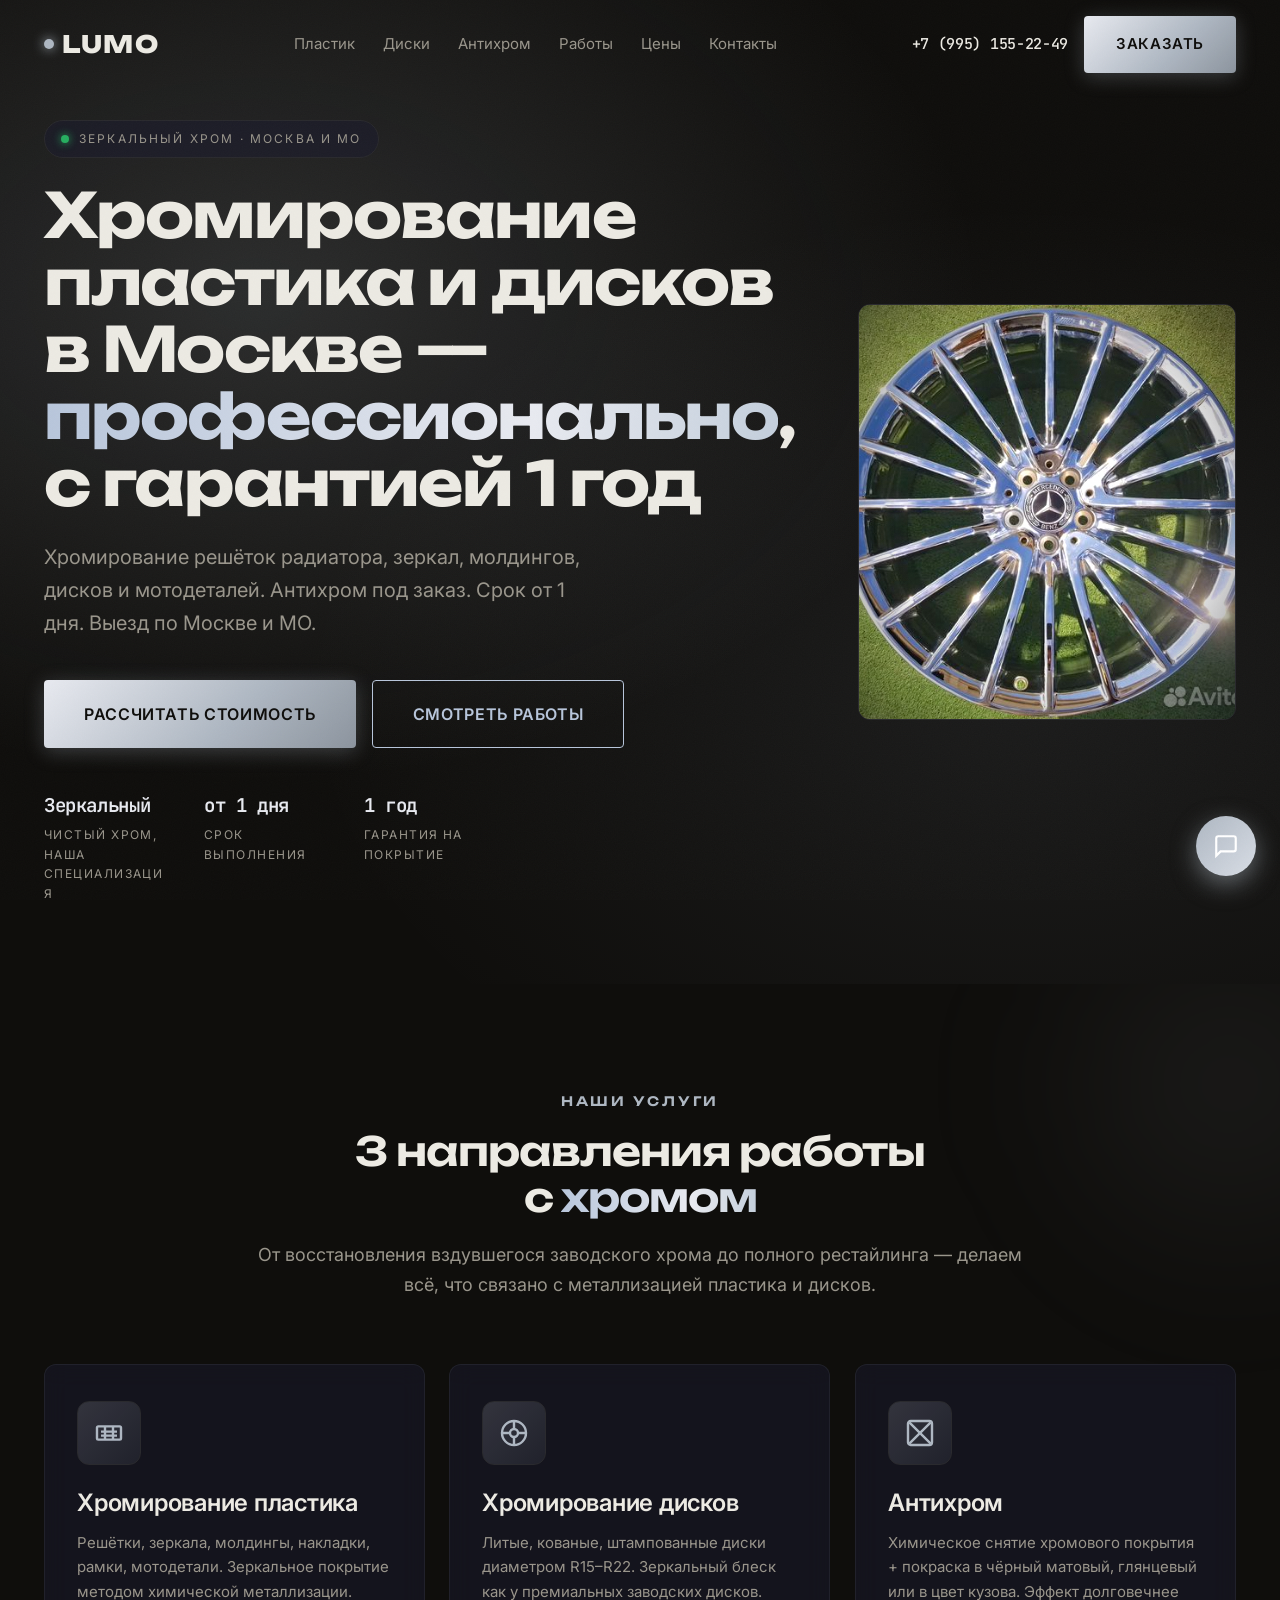
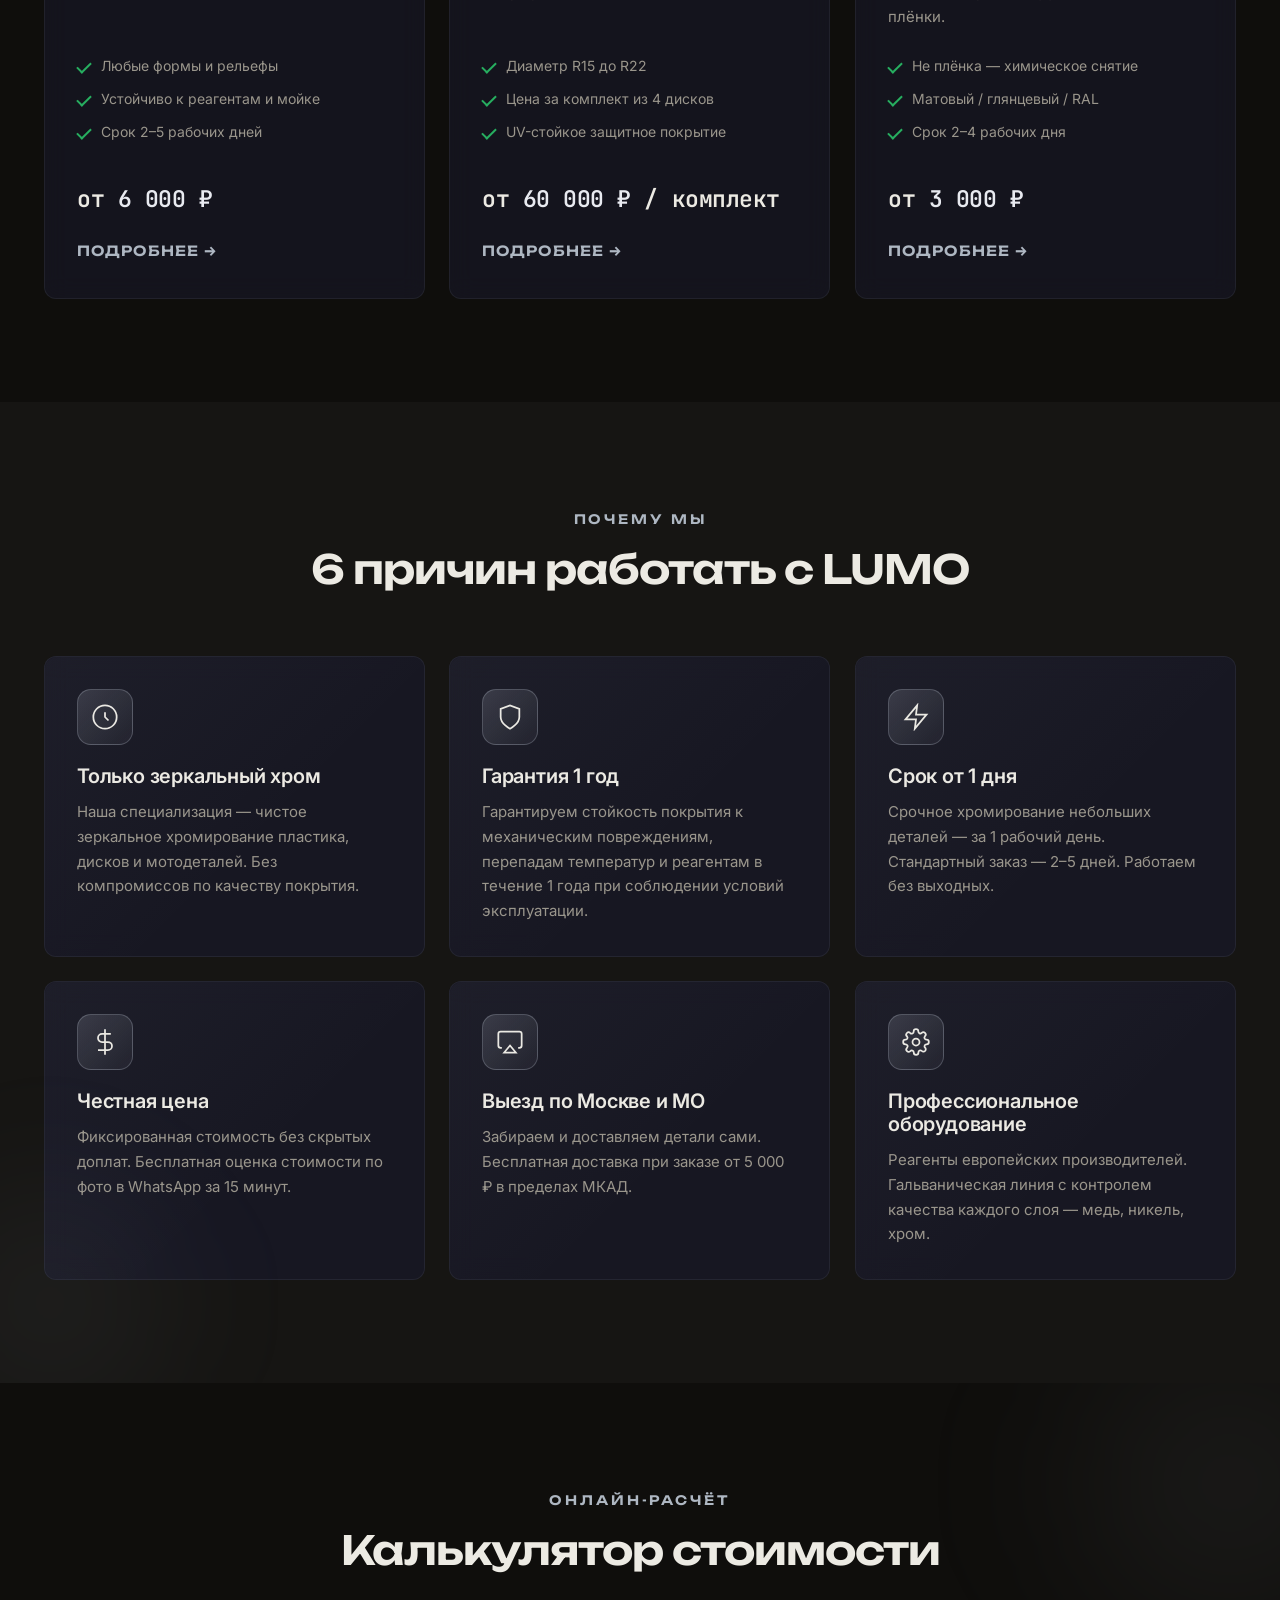
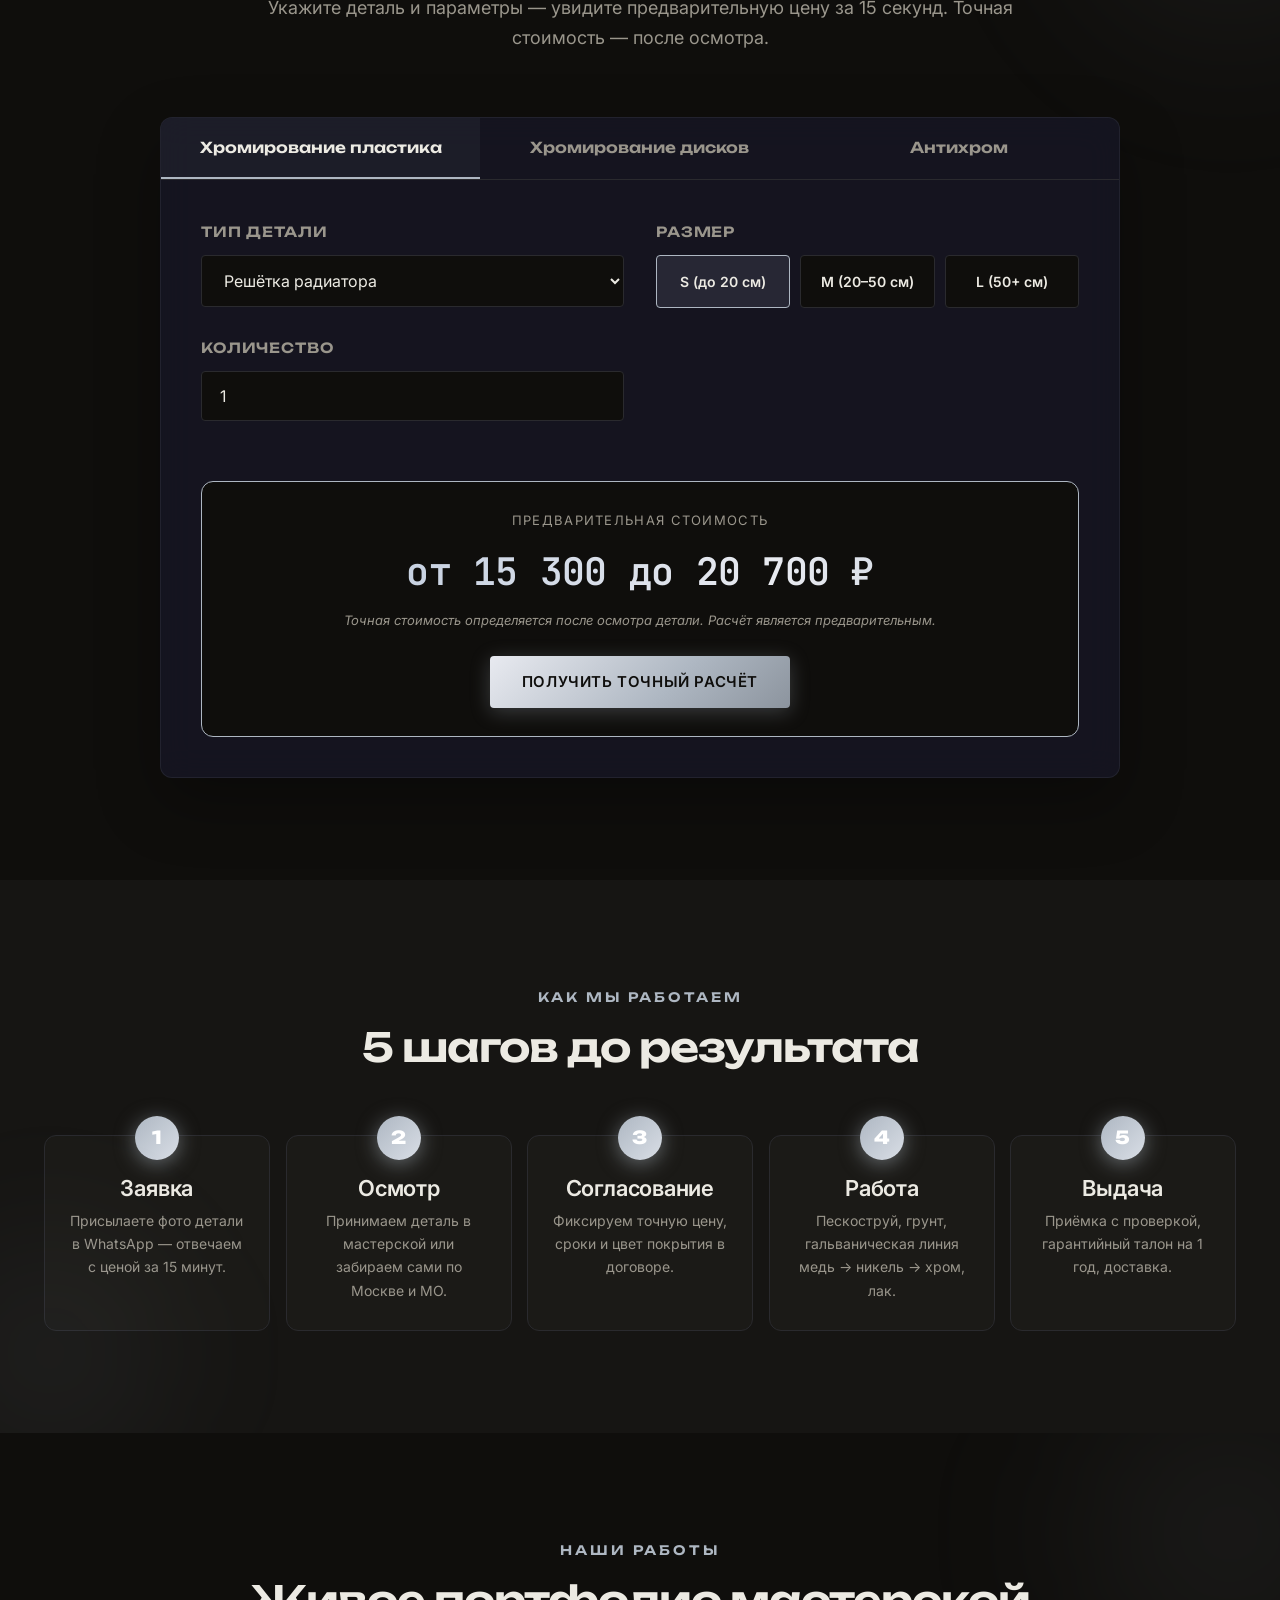
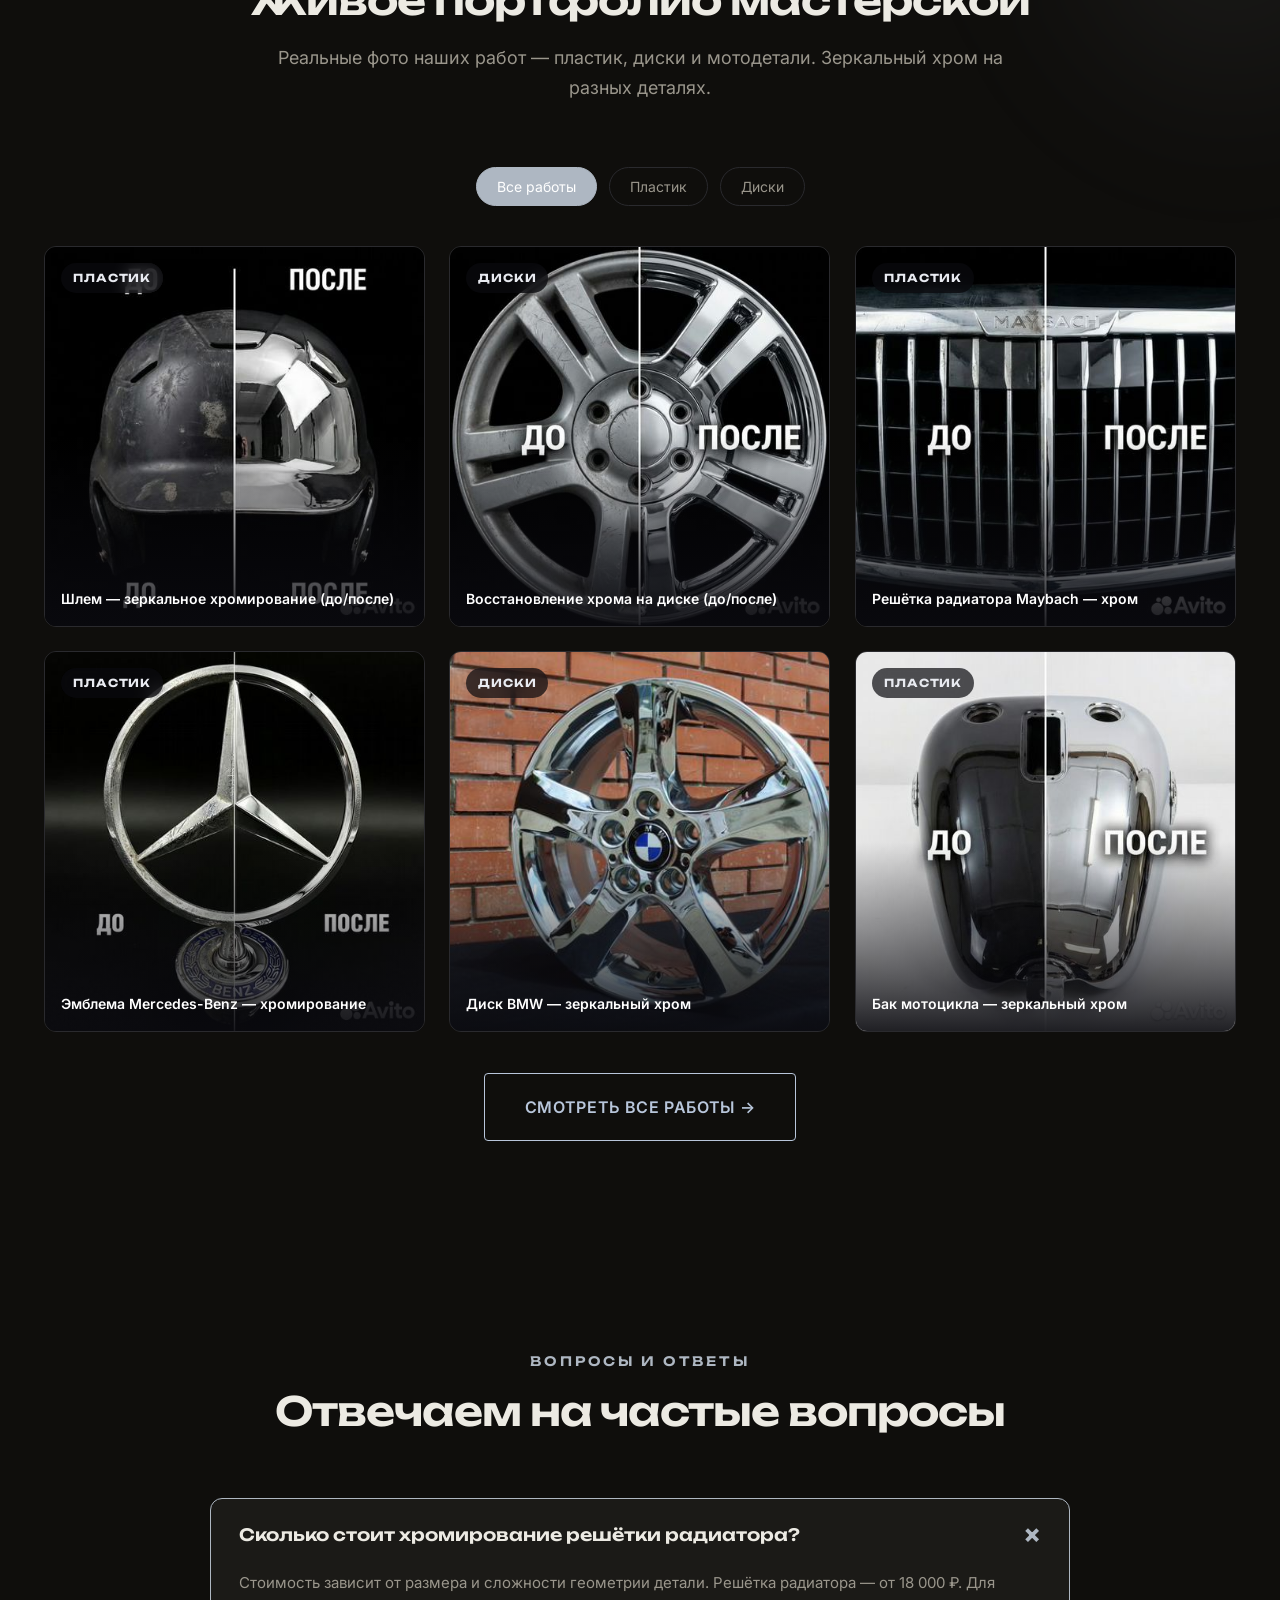
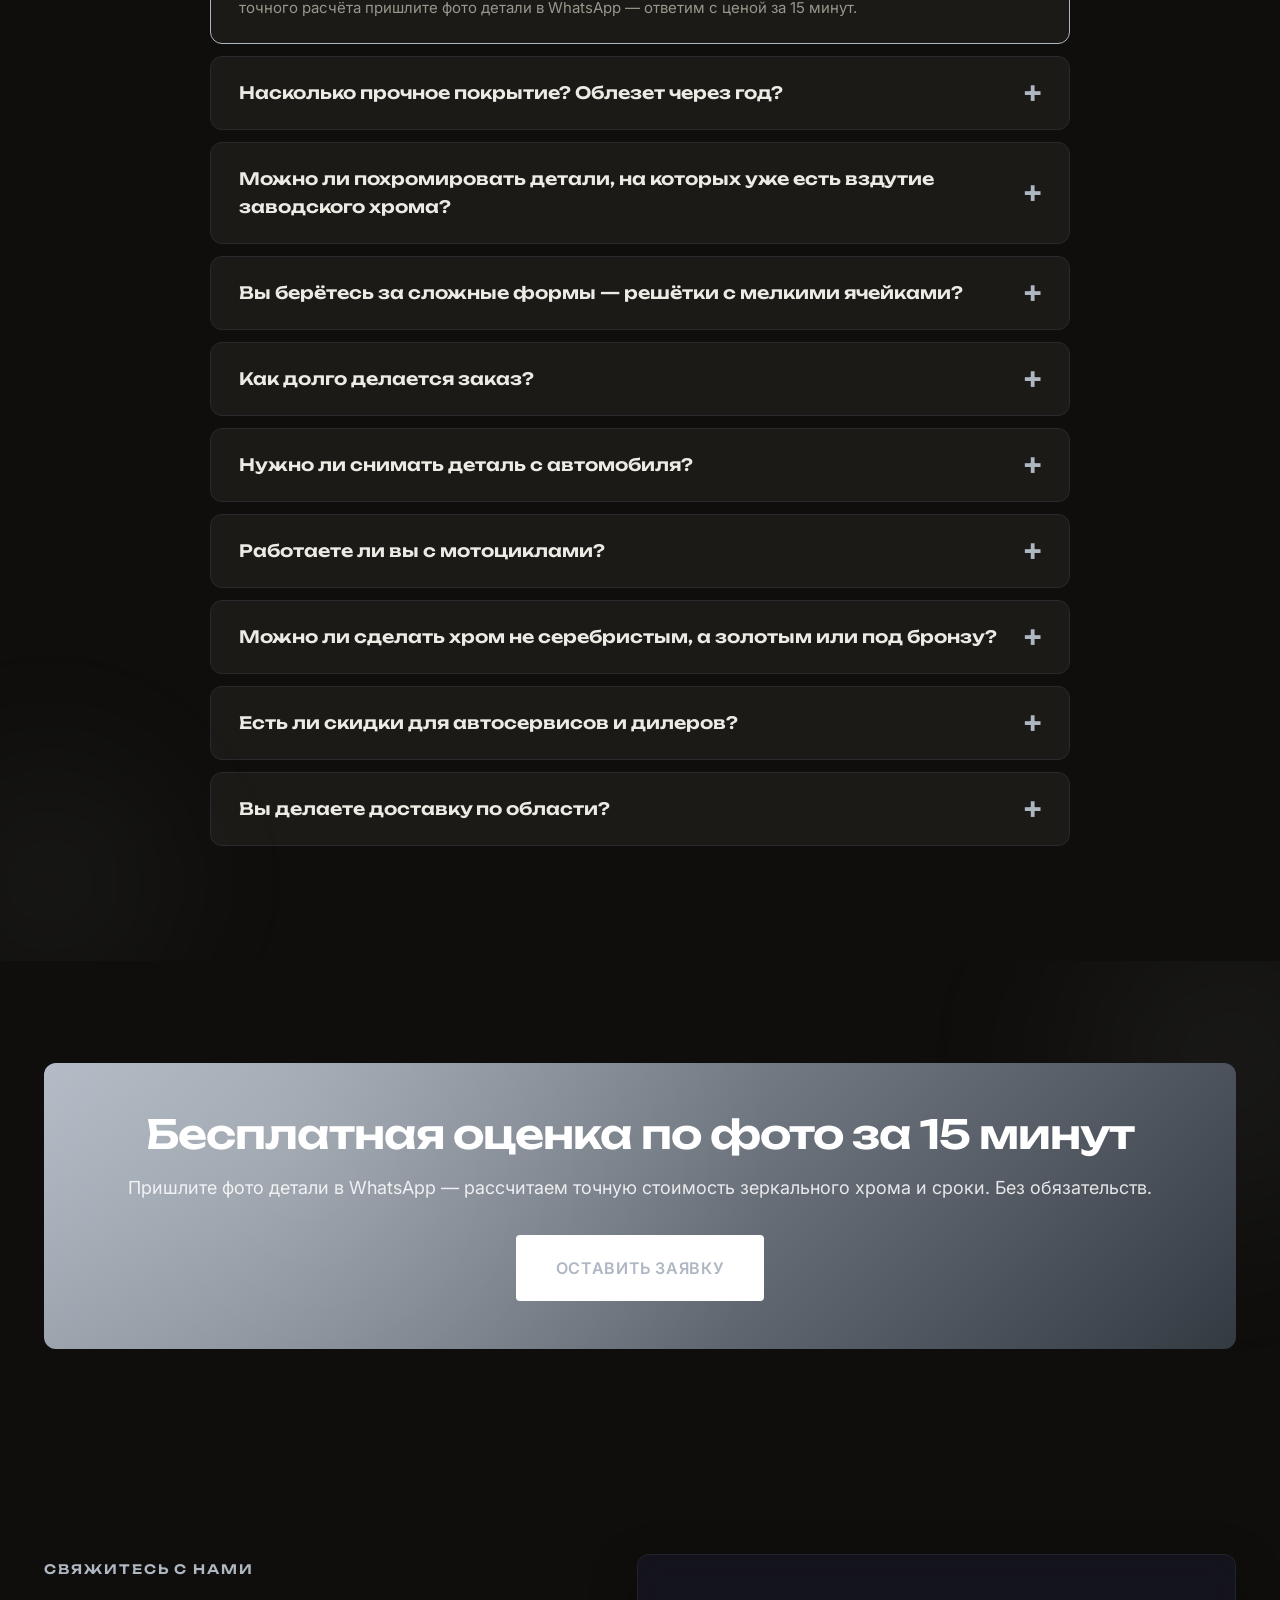
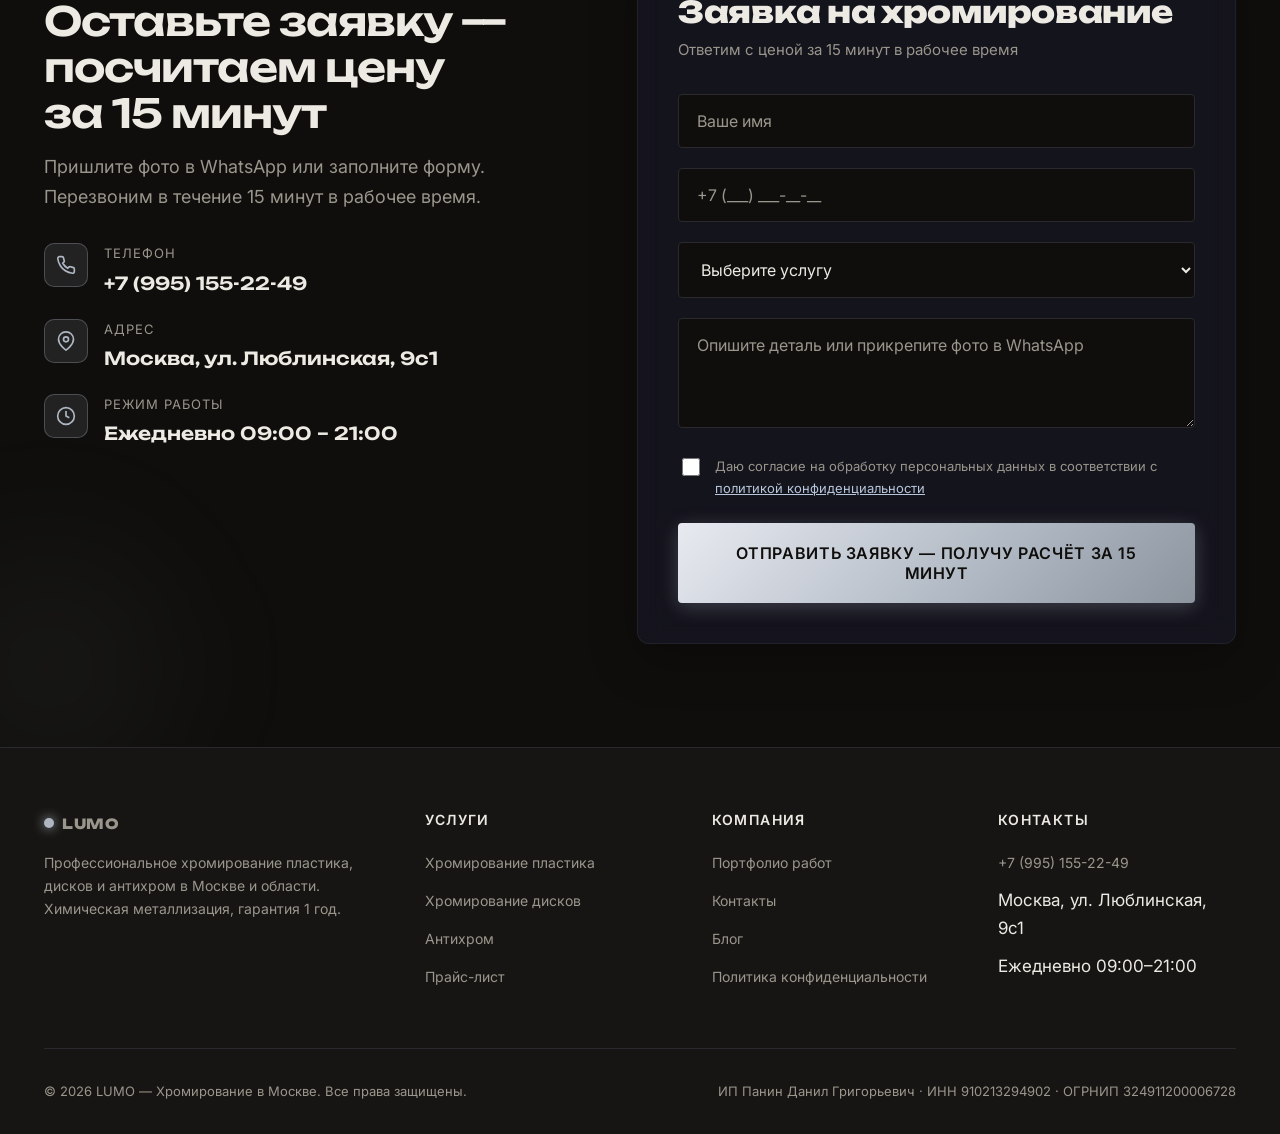
==== commit 7c211cf9: "Premium redesign pass 1 (per LUMO brand canon) - Palette: red -> cold chrome/steel accent on warm ne" ====
--- a/index.html
+++ b/index.html
@@ -3,7 +3,7 @@
 <head>
   <meta charset="utf-8">
   <meta name="viewport" content="width=device-width, initial-scale=1">
-  <meta name="theme-color" content="#0a0a0f">
+  <meta name="theme-color" content="#0F0E0C">
 
   <title>Хромирование пластика и дисков в Москве — цены от 6 000 ₽ | LUMO</title>
   <meta name="description" content="Зеркальное хромирование пластика авто и мото, хромирование дисков, антихром в Москве и МО. Химическая металлизация. Срок от 1 дня. Цена от 6 000 ₽. Бесплатная оценка по фото в WhatsApp за 15 минут.">
@@ -19,7 +19,7 @@
 
   <link rel="preconnect" href="https://fonts.googleapis.com">
   <link rel="preconnect" href="https://fonts.gstatic.com" crossorigin>
-  <link href="https://fonts.googleapis.com/css2?family=Montserrat:wght@400;600;700;800&family=Inter:wght@400;500;600&display=swap" rel="stylesheet">
+  <link href="https://fonts.googleapis.com/css2?family=Unbounded:wght@400;600;700;800&family=Inter:wght@400;500;600&family=JetBrains+Mono:wght@500;600&display=swap" rel="stylesheet">
 
   <link rel="icon" href="/favicon.svg" type="image/svg+xml">
   <link rel="preload" as="image" href="/images/portfolio/discs-4.jpg" fetchpriority="high">
--- a/css/style.css
+++ b/css/style.css
@@ -4,24 +4,26 @@
    ============================================ */
 
 :root {
-  --bg-primary: #0a0a0f;
-  --bg-secondary: #111118;
-  --bg-card: #1a1a2e;
-  --accent: #C0392B;
-  --accent-light: #E74C3C;
+  --bg-primary: #0F0E0C;
+  --bg-secondary: #161513;
+  --bg-card: #1B1A17;
+  --accent: #AEB7C2;
+  --accent-light: #D9DEE6;
+  --accent-ink: #0F0E0C;
   --chrome-1: #B8C6DB;
   --chrome-2: #E8EAF0;
   --chrome-3: #A0B4C8;
   --gold: #D4AF37;
-  --text-primary: #F0F0F0;
-  --text-secondary: #A0A0B0;
-  --border: #2a2a3e;
+  --text-primary: #ECEAE3;
+  --text-secondary: #9A968C;
+  --border: #2A2A2E;
   --success: #27AE60;
   --wa: #25D366;
   --tg: #0088cc;
 
-  --font-head: 'Montserrat', system-ui, -apple-system, sans-serif;
+  --font-head: 'Unbounded', system-ui, -apple-system, sans-serif;
   --font-body: 'Inter', system-ui, -apple-system, sans-serif;
+  --font-mono: 'JetBrains Mono', ui-monospace, 'SF Mono', Menlo, monospace;
 
   --container: 1240px;
   --radius: 12px;
@@ -35,8 +37,8 @@
 body {
   margin: 0;
   font-family: var(--font-body);
-  font-size: 16px;
-  line-height: 1.6;
+  font-size: 17px;
+  line-height: 1.65;
   color: var(--text-primary);
   background: var(--bg-primary);
   overflow-x: hidden;
@@ -50,7 +52,7 @@
   position: fixed; inset: 0;
   z-index: 9999;
   pointer-events: none;
-  opacity: 0.035;
+  opacity: 0.022;
   background-image: url("data:image/svg+xml,%3Csvg viewBox='0 0 256 256' xmlns='http://www.w3.org/2000/svg'%3E%3Cfilter id='n'%3E%3CfeTurbulence type='fractalNoise' baseFrequency='0.9' numOctaves='4' stitchTiles='stitch'/%3E%3C/filter%3E%3Crect width='100%25' height='100%25' filter='url(%23n)'/%3E%3C/svg%3E");
   background-repeat: repeat;
   background-size: 256px 256px;
@@ -70,8 +72,11 @@
   margin: 0 0 0.5em;
   letter-spacing: -0.02em;
 }
-h1 { font-size: clamp(32px, 5vw, 64px); font-weight: 800; }
-h2 { font-size: clamp(24px, 3.5vw, 42px); }
+/* Unbounded — только для крупных дисплейных заголовков */
+h1 { font-size: clamp(34px, 5vw, 62px); font-weight: 700; line-height: 1.08; letter-spacing: -0.03em; }
+h2 { font-size: clamp(24px, 3.4vw, 40px); font-weight: 600; letter-spacing: -0.025em; }
+/* Мелкие заголовки — гуманистический гротеск Inter (Unbounded был бы тяжёл) */
+h3, h4 { font-family: var(--font-body); letter-spacing: -0.01em; }
 h3 { font-size: clamp(20px, 2.4vw, 28px); font-weight: 600; }
 h4 { font-size: clamp(18px, 1.8vw, 22px); font-weight: 600; }
 
@@ -81,7 +86,7 @@
   -webkit-background-clip: text;
   -webkit-text-fill-color: transparent;
   background-size: 200% auto;
-  animation: shine 4s linear infinite;
+  animation: shine 9s linear infinite;
 }
 .accent-text { color: var(--accent); }
 .gold-text { color: var(--gold); }
@@ -100,7 +105,7 @@
   position: absolute;
   width: 500px; height: 500px;
   border-radius: 50%;
-  background: radial-gradient(circle, rgba(192, 57, 43, 0.08), transparent 70%);
+  background: radial-gradient(circle, rgba(174, 183, 194, 0.08), transparent 70%);
   top: -150px; right: -200px;
   pointer-events: none;
   filter: blur(60px);
@@ -122,7 +127,7 @@
   font-size: 13px;
   font-weight: 600;
   text-transform: uppercase;
-  letter-spacing: 0.15em;
+  letter-spacing: 0.22em;
   color: var(--accent);
   margin-bottom: 16px;
 }
@@ -142,7 +147,7 @@
   transition: var(--transition);
 }
 .header.scrolled {
-  background: rgba(10, 10, 15, 0.95);
+  background: rgba(15, 14, 12, 0.95);
   backdrop-filter: blur(10px);
   -webkit-backdrop-filter: blur(10px);
   border-bottom: 1px solid var(--border);
@@ -162,9 +167,10 @@
 .nav a { font-size: 15px; color: var(--text-secondary); transition: var(--transition); }
 .nav a:hover { color: var(--text-primary); }
 .header__phone {
-  font-family: var(--font-head);
-  font-weight: 600;
-  font-size: 16px;
+  font-family: var(--font-mono);
+  font-weight: 500;
+  font-size: 15px;
+  letter-spacing: -0.02em;
   white-space: nowrap;
 }
 .header__cta { display: flex; align-items: center; gap: 16px; }
@@ -187,7 +193,7 @@
   content: '';
   position: absolute; inset: 0;
   background:
-    radial-gradient(ellipse at 20% 30%, rgba(192, 57, 43, 0.18), transparent 50%),
+    radial-gradient(ellipse at 20% 30%, rgba(174, 183, 194, 0.18), transparent 50%),
     radial-gradient(ellipse at 80% 70%, rgba(184, 198, 219, 0.08), transparent 50%);
   z-index: -1;
 }
@@ -208,7 +214,7 @@
   border: 1px solid var(--border);
   border-radius: 50px;
   background: rgba(26, 26, 46, 0.5);
-  font-size: 13px; text-transform: uppercase; letter-spacing: 0.1em;
+  font-size: 12px; text-transform: uppercase; letter-spacing: 0.18em;
   color: var(--text-secondary);
   margin-bottom: 24px;
   backdrop-filter: blur(8px);
@@ -219,8 +225,8 @@
 .hero__cta { display: flex; gap: 16px; flex-wrap: wrap; margin-bottom: 48px; }
 .hero__trust { display: flex; gap: 32px; flex-wrap: wrap; }
 .hero__trust div { }
-.hero__trust .num { font-family: var(--font-head); font-weight: 800; font-size: 32px; color: var(--text-primary); line-height: 1; }
-.hero__trust .lbl { font-size: 13px; color: var(--text-secondary); margin-top: 6px; text-transform: uppercase; letter-spacing: 0.08em; }
+.hero__trust .num { font-family: var(--font-mono); font-weight: 600; font-size: 19px; color: var(--chrome-2); line-height: 1.1; letter-spacing: -0.02em; }
+.hero__trust .lbl { font-size: 12px; color: var(--text-secondary); margin-top: 8px; text-transform: uppercase; letter-spacing: 0.12em; max-width: 16ch; }
 .hero__visual {
   position: relative;
   aspect-ratio: 1 / 1.1;
@@ -233,8 +239,8 @@
 .hero__visual::before {
   content: '';
   position: absolute; inset: 0;
-  background: conic-gradient(from 0deg at 50% 50%, transparent, rgba(184, 198, 219, 0.15), transparent 30%);
-  animation: spin 8s linear infinite;
+  background: conic-gradient(from 0deg at 50% 50%, transparent, rgba(184, 198, 219, 0.12), transparent 30%);
+  animation: spin 28s linear infinite;
 }
 .hero__visual-photo {
   position: relative;
@@ -273,12 +279,12 @@
   background: linear-gradient(135deg, rgba(184, 198, 219, 0.04), transparent 60%);
   pointer-events: none;
 }
-.utp-card:hover { border-color: rgba(192, 57, 43, 0.5); transform: translateY(-4px); box-shadow: 0 20px 40px rgba(0, 0, 0, 0.3), 0 0 30px rgba(192, 57, 43, 0.08); }
+.utp-card:hover { border-color: rgba(174, 183, 194, 0.5); transform: translateY(-4px); box-shadow: 0 20px 40px rgba(0, 0, 0, 0.3), 0 0 30px rgba(174, 183, 194, 0.08); }
 .utp-card__icon {
   width: 56px; height: 56px;
   display: flex; align-items: center; justify-content: center;
-  background: linear-gradient(135deg, rgba(192, 57, 43, 0.2), rgba(192, 57, 43, 0.05));
-  border: 1px solid rgba(192, 57, 43, 0.3);
+  background: linear-gradient(135deg, rgba(174, 183, 194, 0.2), rgba(174, 183, 194, 0.05));
+  border: 1px solid rgba(174, 183, 194, 0.3);
   border-radius: 14px;
   margin-bottom: 20px;
   font-size: 26px;
@@ -308,7 +314,7 @@
   font-weight: 800;
   font-size: 18px;
   color: #fff;
-  box-shadow: 0 4px 20px rgba(192, 57, 43, 0.5);
+  box-shadow: 0 4px 20px rgba(174, 183, 194, 0.5);
 }
 .process-step h4 { margin: 12px 0 8px; }
 .process-step p { color: var(--text-secondary); font-size: 14px; margin: 0; }
@@ -445,7 +451,7 @@
 
 /* ---------- Promo banner ---------- */
 .promo {
-  background: linear-gradient(135deg, var(--accent), #8a1f14);
+  background: linear-gradient(135deg, var(--accent), #343A42);
   border-radius: var(--radius);
   padding: 48px;
   position: relative;
@@ -485,8 +491,8 @@
 .contact__item-icon {
   flex-shrink: 0;
   width: 44px; height: 44px;
-  background: rgba(192, 57, 43, 0.12);
-  border: 1px solid rgba(192, 57, 43, 0.3);
+  background: rgba(174, 183, 194, 0.12);
+  border: 1px solid rgba(174, 183, 194, 0.3);
   border-radius: 10px;
   display: flex; align-items: center; justify-content: center;
   color: var(--accent);
@@ -560,3 +566,11 @@
   .faq-item__body { padding: 0 20px 18px; }
   .footer__bottom { flex-direction: column; gap: 8px; }
 }
+
+/* ---------- Premium: приглушение тяжёлых эффектов на мобиле ---------- */
+@media (max-width: 767px) {
+  body::before { display: none; }                 /* зерно выключаем для перформанса */
+  .hero__visual::before { animation: none; }       /* без бесконечного вращения */
+  section:nth-child(odd)::before,
+  section:nth-child(even)::after { filter: blur(40px); opacity: 0.5; }
+}
--- a/css/components.css
+++ b/css/components.css
@@ -10,11 +10,11 @@
   gap: 10px;
   padding: 16px 32px;
   border-radius: var(--radius-sm);
-  font-family: var(--font-head);
-  font-weight: 700;
+  font-family: var(--font-body);
+  font-weight: 600;
   font-size: 15px;
   text-transform: uppercase;
-  letter-spacing: 0.06em;
+  letter-spacing: 0.04em;
   min-height: 52px;
   transition: var(--transition);
   position: relative;
@@ -23,9 +23,9 @@
   white-space: nowrap;
 }
 .btn--primary {
-  background: linear-gradient(135deg, var(--accent), var(--accent-light));
-  color: #fff;
-  box-shadow: 0 4px 20px rgba(192, 57, 43, 0.4);
+  background: linear-gradient(135deg, var(--chrome-2), var(--accent) 60%, #8C949E);
+  color: var(--accent-ink);
+  box-shadow: 0 4px 20px rgba(174, 183, 194, 0.28);
 }
 .btn--primary::before {
   content: '';
@@ -36,7 +36,7 @@
   transition: transform 0.6s ease;
 }
 .btn--primary:hover::before { transform: translateX(100%); }
-.btn--primary:hover { box-shadow: 0 6px 28px rgba(192, 57, 43, 0.55); transform: translateY(-2px); }
+.btn--primary:hover { box-shadow: 0 6px 28px rgba(174, 183, 194, 0.55); transform: translateY(-2px); }
 .btn--secondary {
   background: transparent;
   border: 1px solid var(--chrome-1);
@@ -74,15 +74,15 @@
   transition: var(--transition);
 }
 .service-card:hover {
-  border-color: rgba(192, 57, 43, 0.5);
+  border-color: rgba(174, 183, 194, 0.5);
   transform: translateY(-6px);
-  box-shadow: 0 20px 50px rgba(0, 0, 0, 0.3), 0 0 30px rgba(192, 57, 43, 0.1);
+  box-shadow: 0 20px 50px rgba(0, 0, 0, 0.3), 0 0 30px rgba(174, 183, 194, 0.1);
 }
 .service-card:hover::before { opacity: 1; }
 .service-card__icon {
   width: 64px; height: 64px;
   display: flex; align-items: center; justify-content: center;
-  background: linear-gradient(135deg, rgba(192, 57, 43, 0.2), rgba(184, 198, 219, 0.08));
+  background: linear-gradient(135deg, rgba(174, 183, 194, 0.2), rgba(184, 198, 219, 0.08));
   border: 1px solid var(--border);
   border-radius: var(--radius);
   margin-bottom: 24px;
@@ -108,13 +108,14 @@
   transform: rotate(-45deg);
 }
 .service-card__price {
-  font-family: var(--font-head);
-  font-weight: 800;
-  font-size: 26px;
+  font-family: var(--font-mono);
+  font-weight: 600;
+  font-size: 23px;
+  letter-spacing: -0.02em;
   color: var(--text-primary);
   margin-bottom: 20px;
 }
-.service-card__price span { color: var(--accent); }
+.service-card__price span { color: var(--chrome-2); }
 .service-card__link {
   display: inline-flex;
   align-items: center;
@@ -160,7 +161,7 @@
 .calculator__tab.active {
   color: var(--text-primary);
   border-bottom-color: var(--accent);
-  background: rgba(192, 57, 43, 0.05);
+  background: rgba(174, 183, 194, 0.05);
 }
 .calculator__body { padding: 40px; }
 .calculator__panel { display: none; }
@@ -225,7 +226,7 @@
 .calc-options label:hover { border-color: var(--chrome-1); }
 .calc-options label:has(input:checked) {
   border-color: var(--accent);
-  background: rgba(192, 57, 43, 0.12);
+  background: rgba(174, 183, 194, 0.12);
   color: var(--text-primary);
 }
 .calc-options label.disabled {
@@ -247,7 +248,7 @@
 .calc-notice {
   margin-top: 12px;
   padding: 12px 16px;
-  background: rgba(192, 57, 43, 0.08);
+  background: rgba(174, 183, 194, 0.08);
   border-left: 3px solid var(--accent);
   border-radius: 0 var(--radius-sm) var(--radius-sm) 0;
   font-size: 13px;
@@ -271,16 +272,17 @@
   margin-bottom: 8px;
 }
 .calc-result__price {
-  font-family: var(--font-head);
-  font-weight: 800;
-  font-size: clamp(28px, 4vw, 42px);
+  font-family: var(--font-mono);
+  font-weight: 600;
+  font-size: clamp(26px, 4vw, 38px);
+  letter-spacing: -0.02em;
   margin-bottom: 8px;
   background: linear-gradient(90deg, var(--chrome-1), var(--chrome-2), var(--chrome-3), var(--chrome-2));
   background-size: 200% auto;
   background-clip: text;
   -webkit-background-clip: text;
   -webkit-text-fill-color: transparent;
-  animation: shine 4s linear infinite;
+  animation: shine 9s linear infinite;
 }
 .calc-result__price span {
   -webkit-text-fill-color: transparent;
@@ -294,7 +296,7 @@
 .calc-result .btn { margin-top: 0; }
 .calc-result__cta:hover {
   transform: translateY(-3px);
-  box-shadow: 0 8px 28px rgba(192, 57, 43, 0.55);
+  box-shadow: 0 8px 28px rgba(174, 183, 194, 0.55);
 }
 
 /* ---------- Calculator Modal ---------- */
@@ -360,8 +362,8 @@
 }
 .calc-modal__summary {
   padding: 16px 20px;
-  background: rgba(192, 57, 43, 0.06);
-  border: 1px solid rgba(192, 57, 43, 0.15);
+  background: rgba(174, 183, 194, 0.06);
+  border: 1px solid rgba(174, 183, 194, 0.15);
   border-radius: var(--radius-sm);
   margin-bottom: 24px;
   font-size: 14px;
@@ -420,7 +422,7 @@
 .form-field textarea:focus {
   outline: none;
   border-color: var(--accent);
-  box-shadow: 0 0 0 3px rgba(192, 57, 43, 0.15);
+  box-shadow: 0 0 0 3px rgba(174, 183, 194, 0.15);
 }
 .form-field input::placeholder,
 .form-field textarea::placeholder { color: var(--text-secondary); }
@@ -462,7 +464,7 @@
   background: linear-gradient(135deg, var(--accent), var(--accent-light));
   color: #fff;
   display: flex; align-items: center; justify-content: center;
-  box-shadow: 0 8px 24px rgba(192, 57, 43, 0.5);
+  box-shadow: 0 8px 24px rgba(174, 183, 194, 0.5);
   transition: var(--transition);
   animation: pulse 2.5s ease-in-out infinite;
 }
@@ -548,7 +550,7 @@
   border-bottom: 1px solid var(--border);
 }
 .price-table th {
-  background: rgba(192, 57, 43, 0.08);
+  background: rgba(174, 183, 194, 0.08);
   font-family: var(--font-head);
   font-size: 13px;
   font-weight: 700;
@@ -557,8 +559,8 @@
   color: var(--text-secondary);
 }
 .price-table tr:last-child td { border-bottom: 0; }
-.price-table tr:hover td { background: rgba(192, 57, 43, 0.04); }
-.price-table .price { font-family: var(--font-head); font-weight: 700; color: var(--accent); white-space: nowrap; }
+.price-table tr:hover td { background: rgba(174, 183, 194, 0.04); }
+.price-table .price { font-family: var(--font-mono); font-weight: 600; letter-spacing: -0.02em; color: var(--chrome-2); white-space: nowrap; }
 
 /* Scrollable wrapper for tables on mobile */
 .table-wrap { overflow-x: auto; -webkit-overflow-scrolling: touch; border-radius: var(--radius); }
@@ -614,7 +616,7 @@
   }
   .calculator__panel.active .calculator__accordion-btn {
     color: var(--text-primary);
-    background: rgba(192, 57, 43, 0.05);
+    background: rgba(174, 183, 194, 0.05);
   }
   .calculator__panel.active .calculator__accordion-btn svg {
     transform: rotate(180deg);
--- a/css/animations.css
+++ b/css/animations.css
@@ -23,8 +23,8 @@
 }
 
 @keyframes pulse {
-  0%, 100% { box-shadow: 0 8px 24px rgba(192, 57, 43, 0.5), 0 0 0 0 rgba(192, 57, 43, 0.6); }
-  50%      { box-shadow: 0 8px 24px rgba(192, 57, 43, 0.5), 0 0 0 16px rgba(192, 57, 43, 0); }
+  0%, 100% { box-shadow: 0 8px 24px rgba(174, 183, 194, 0.5), 0 0 0 0 rgba(174, 183, 194, 0.6); }
+  50%      { box-shadow: 0 8px 24px rgba(174, 183, 194, 0.5), 0 0 0 16px rgba(174, 183, 194, 0); }
 }
 
 @keyframes scroll-indicator {
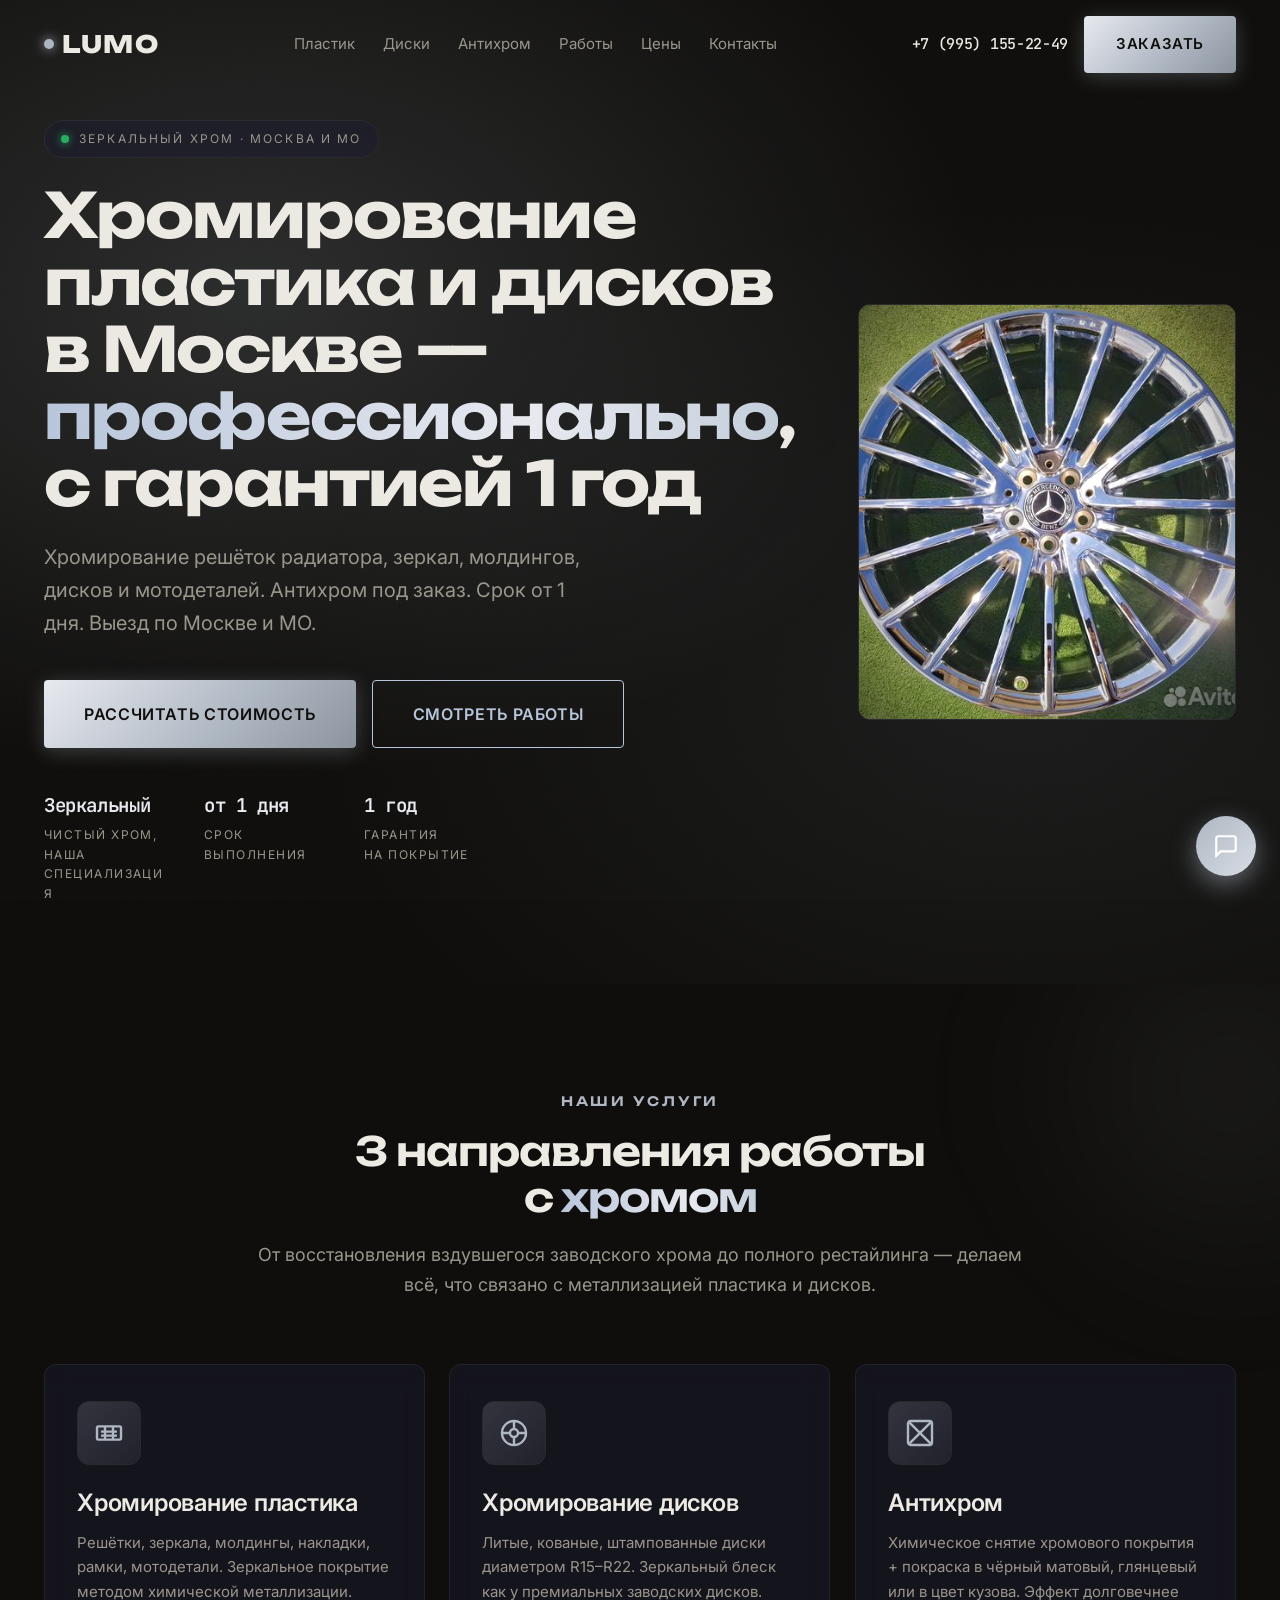
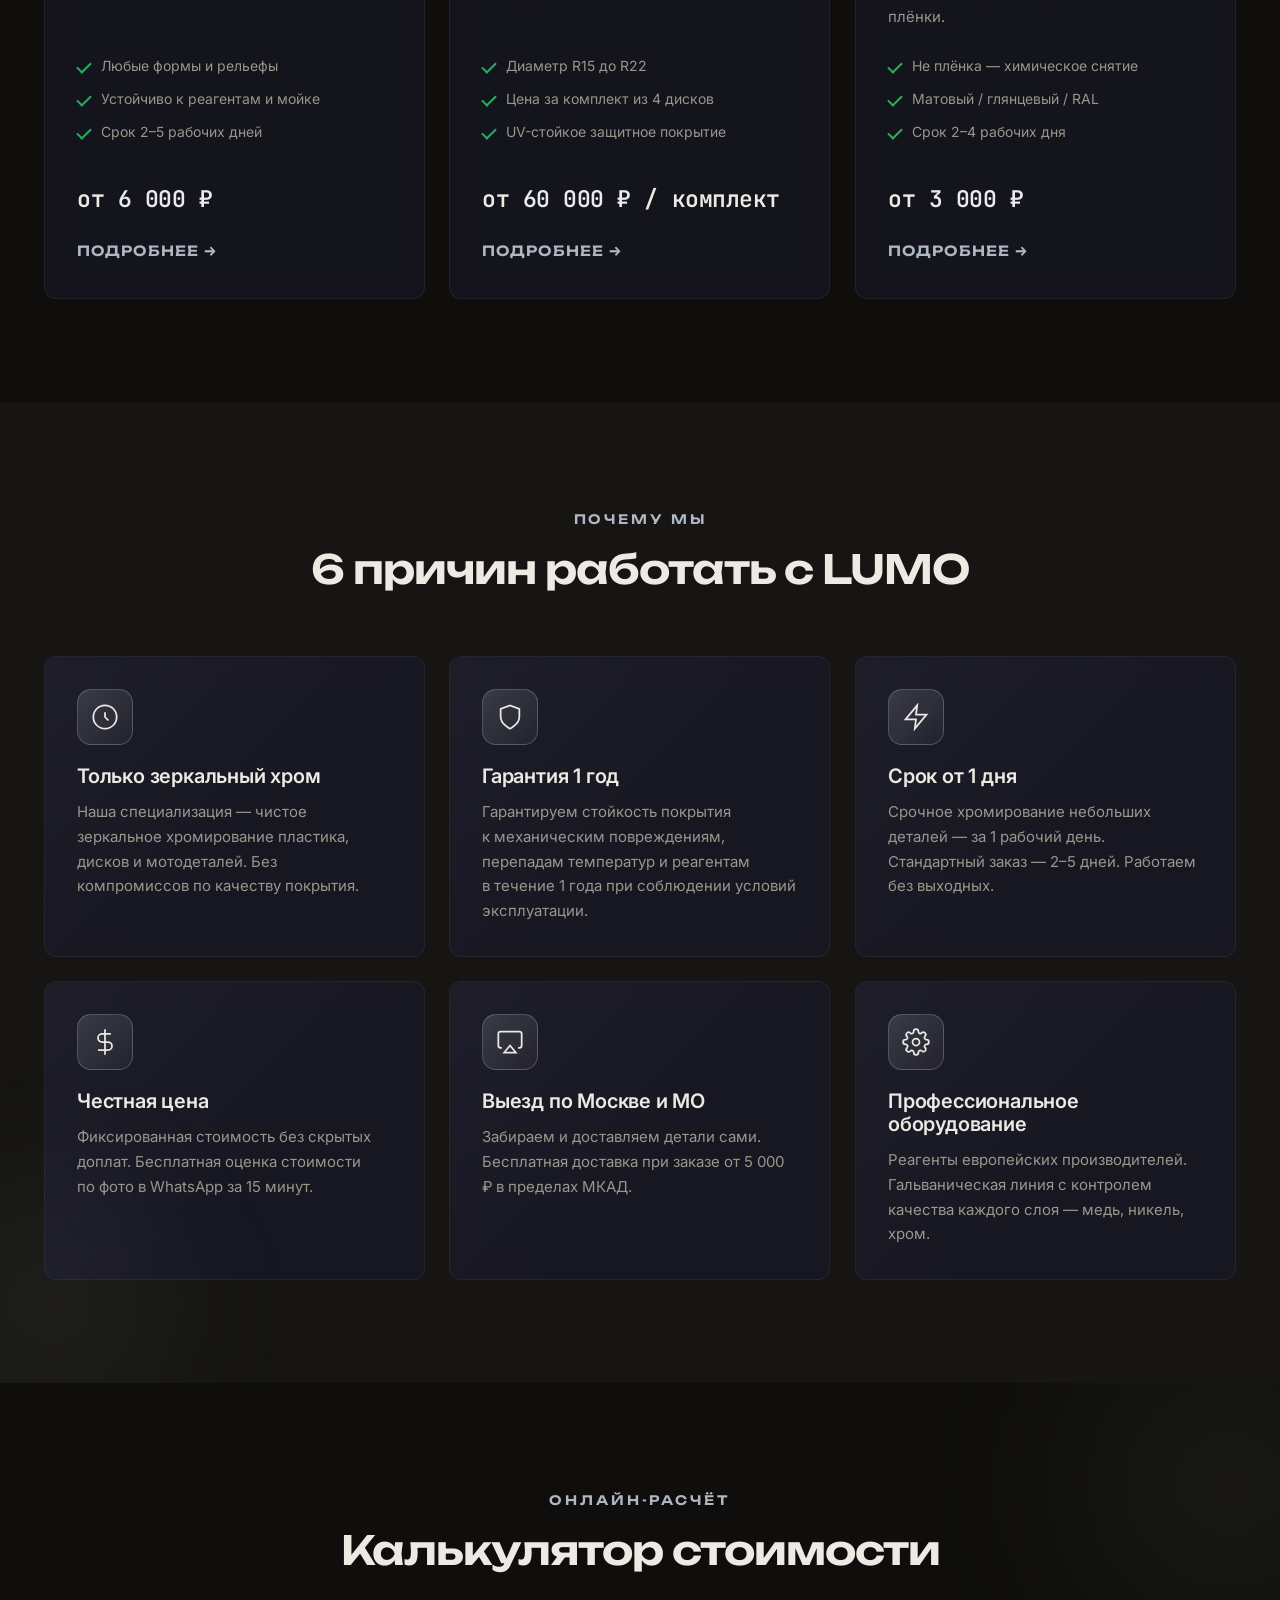
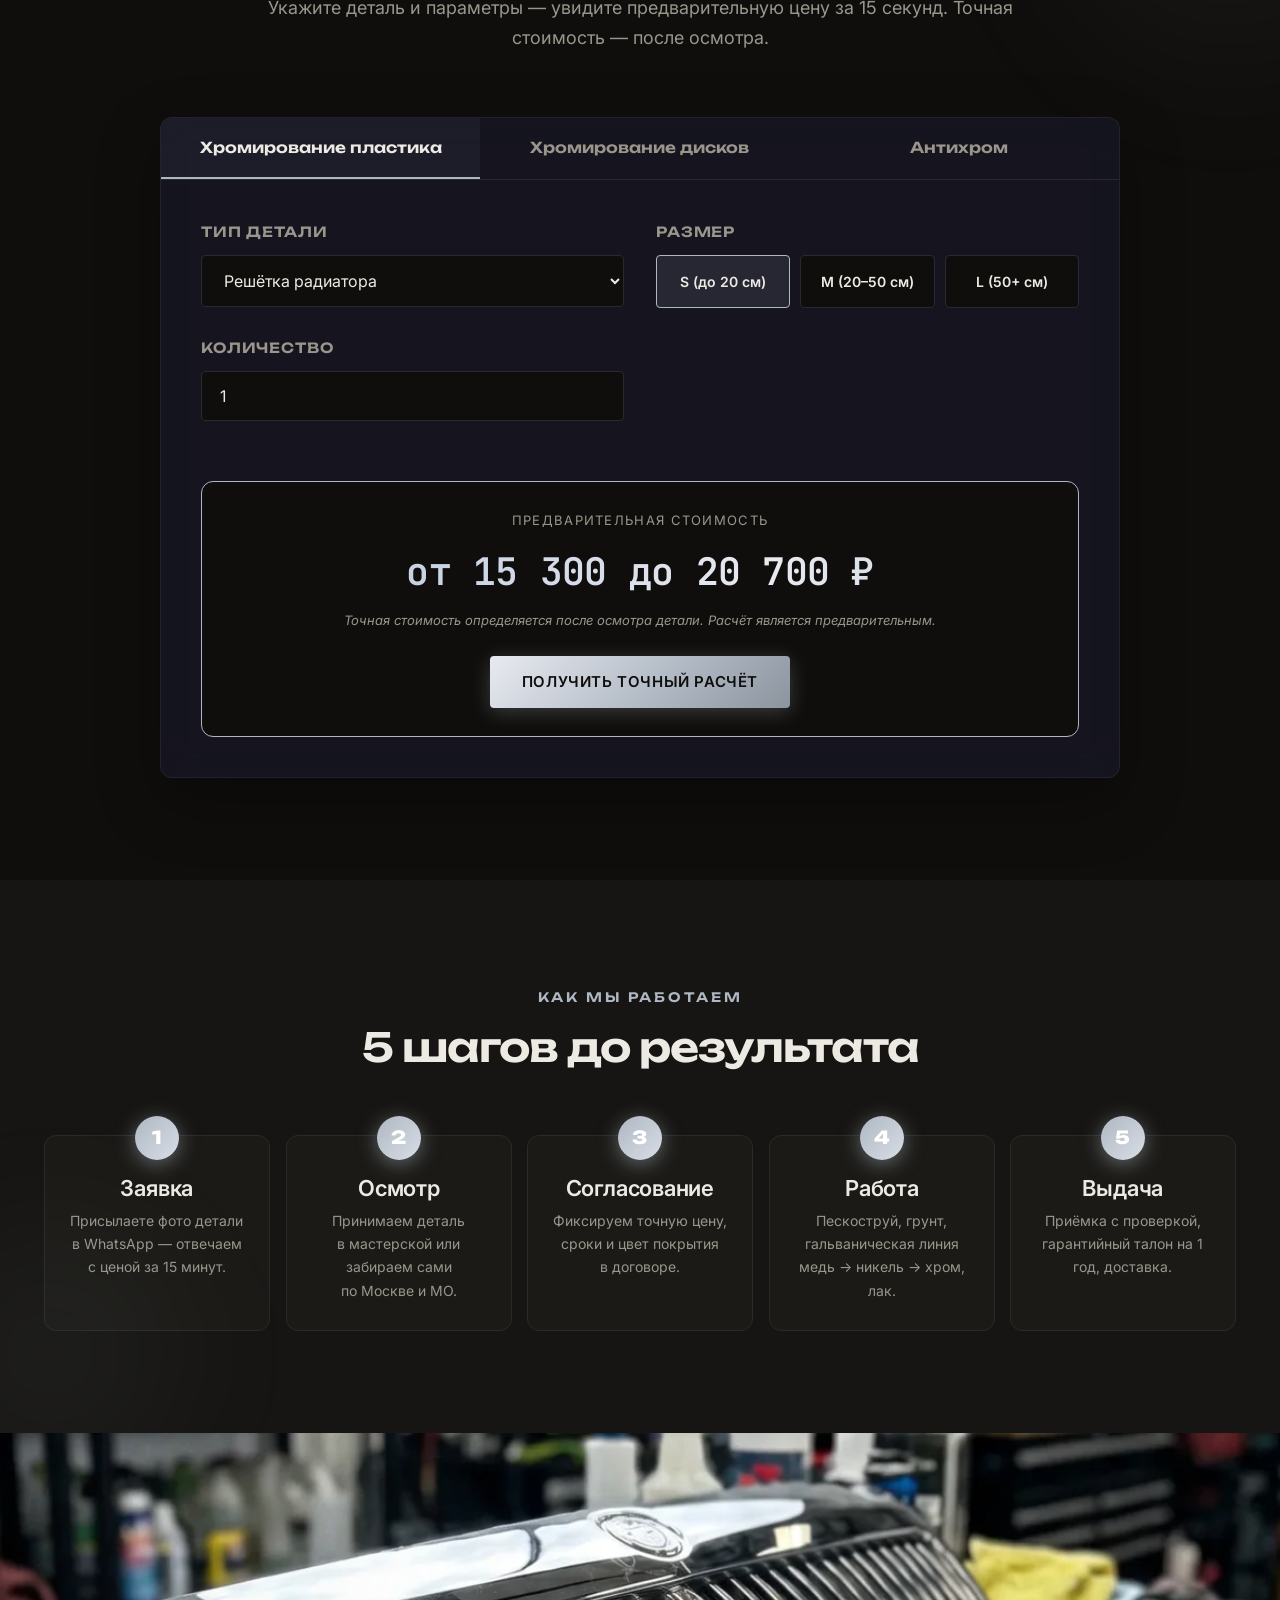
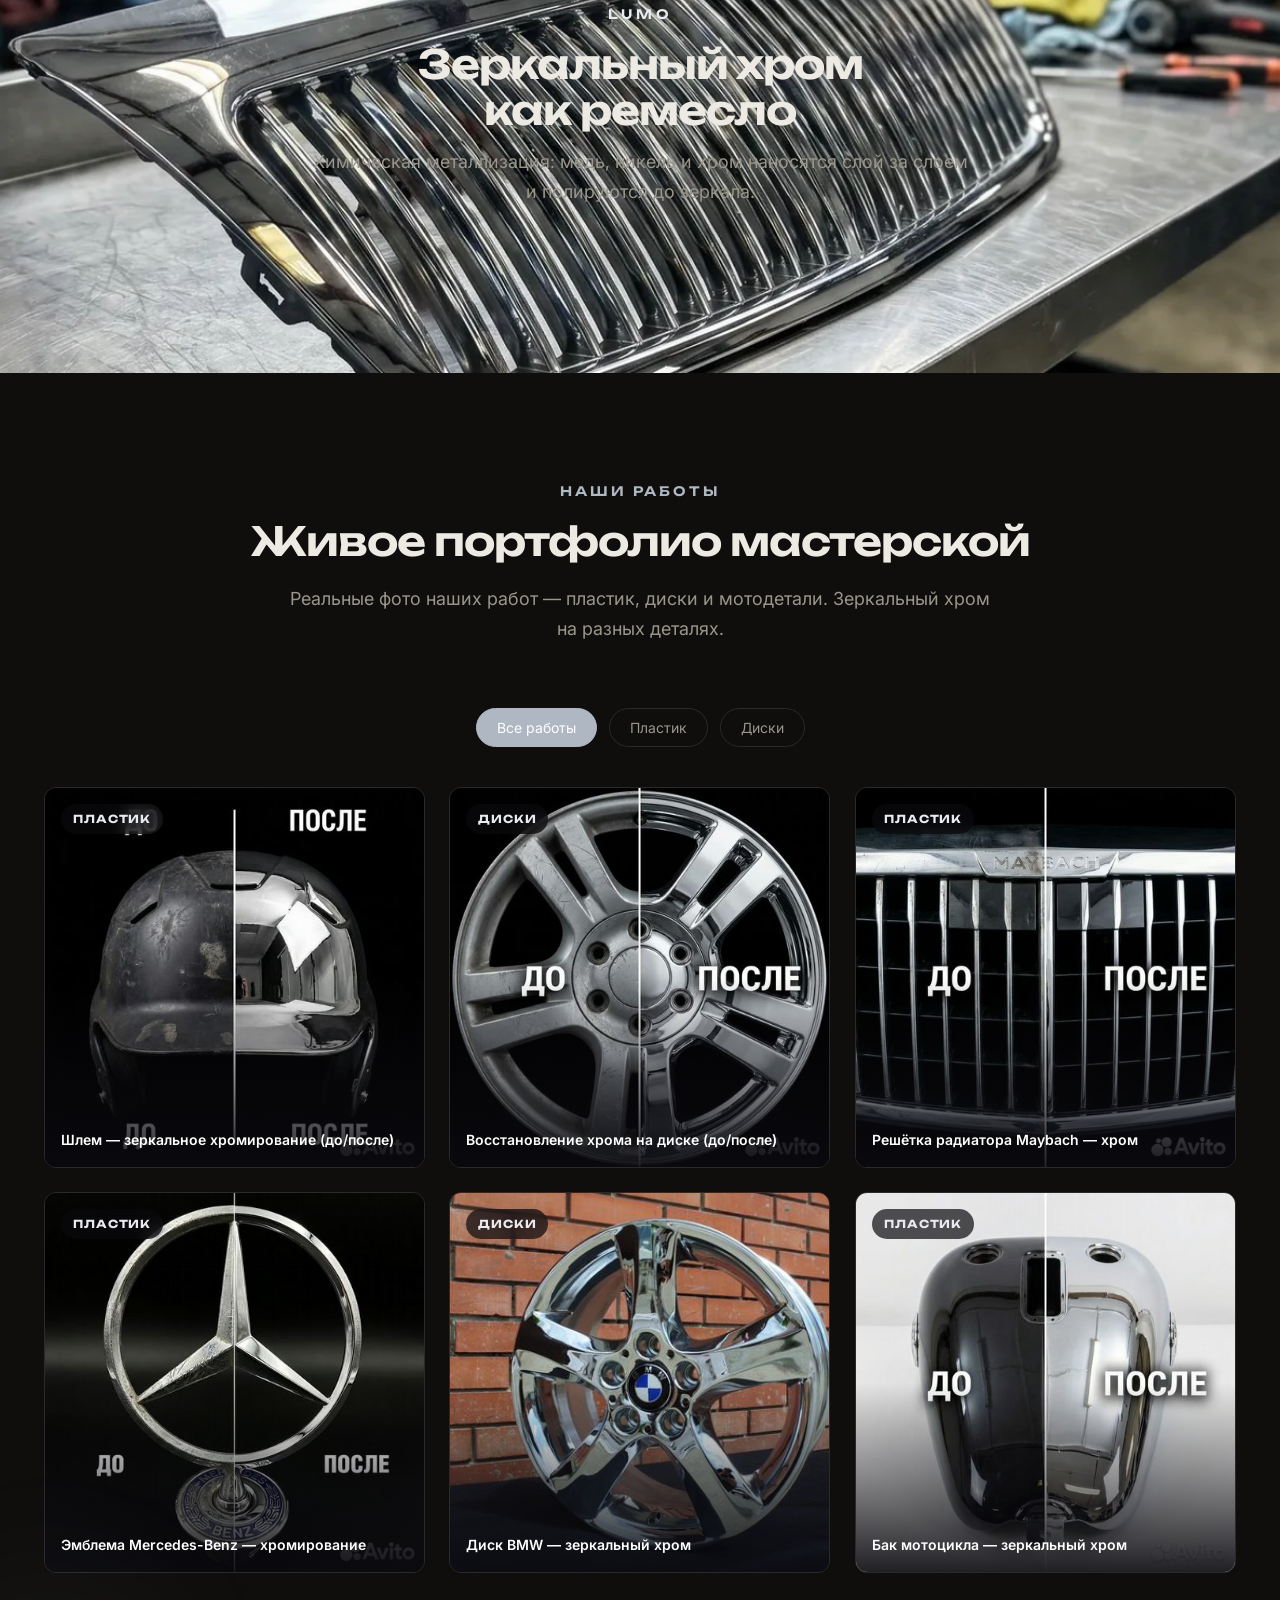
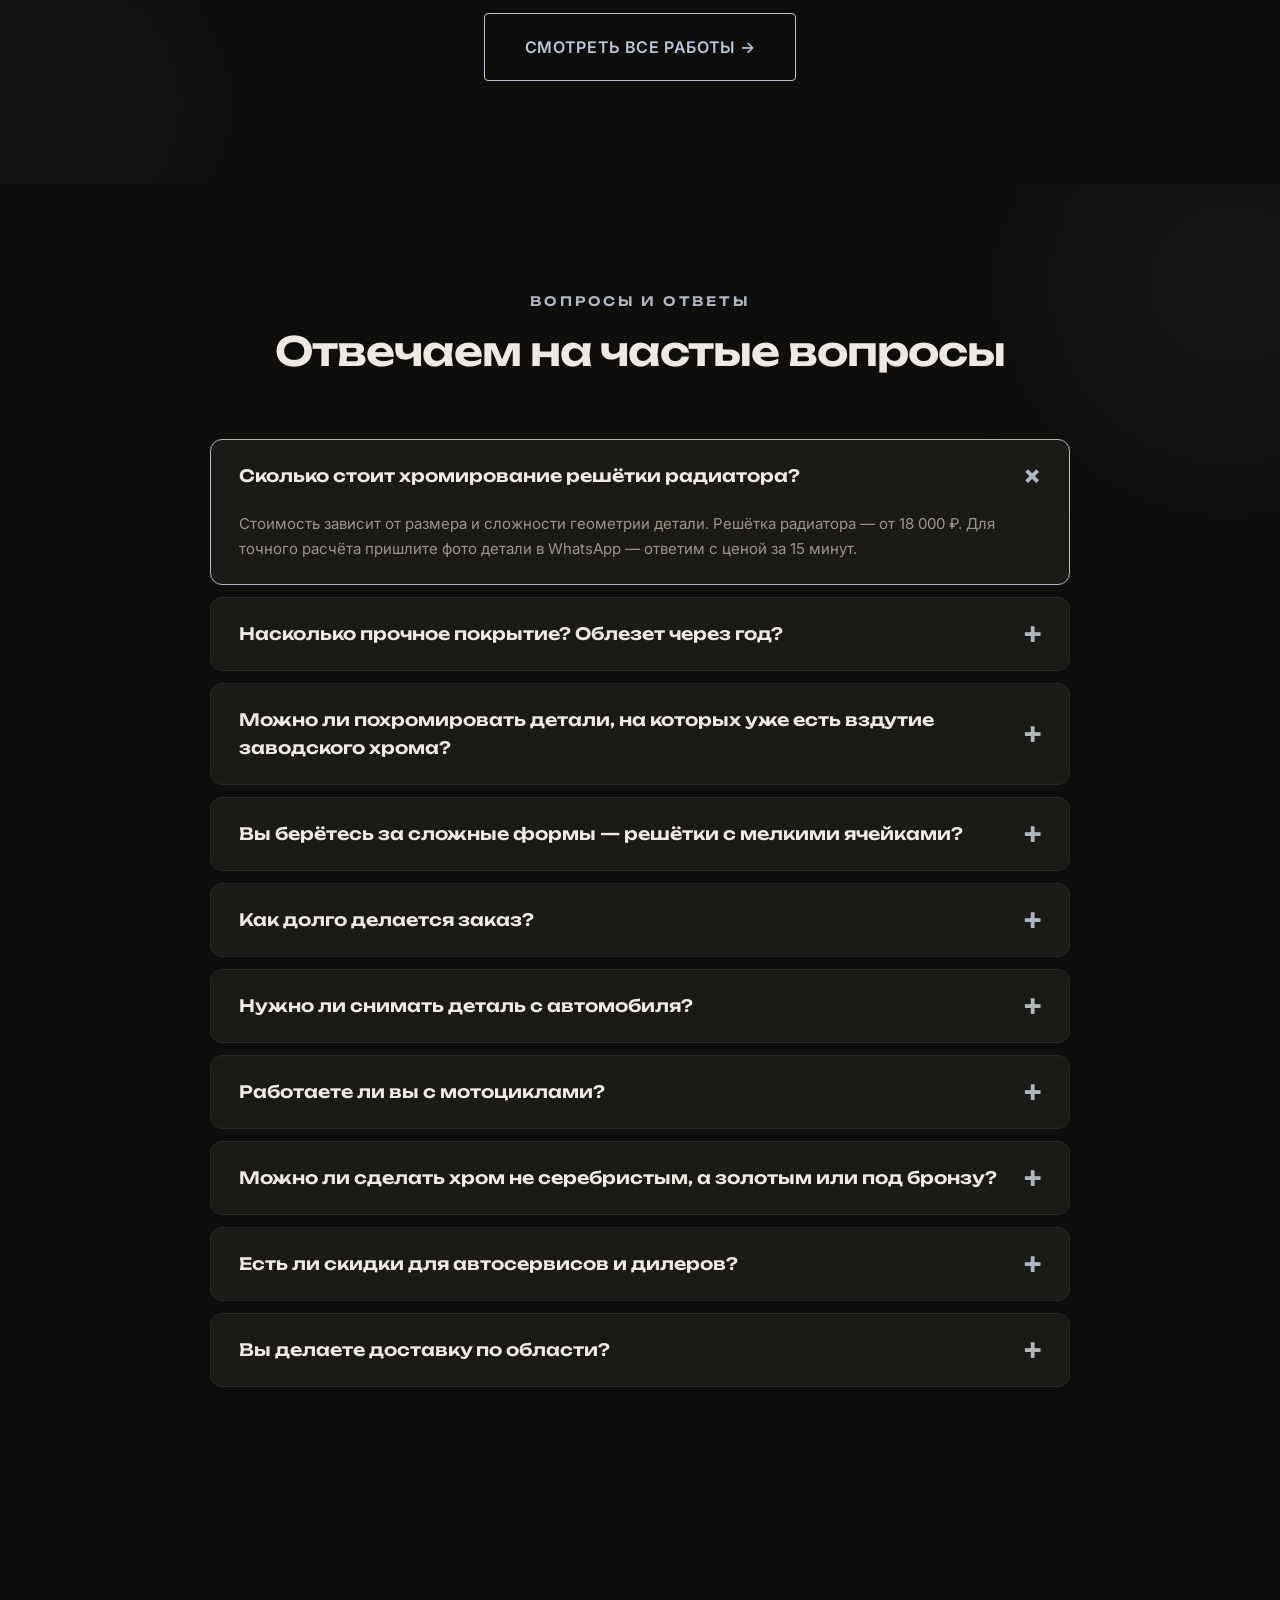
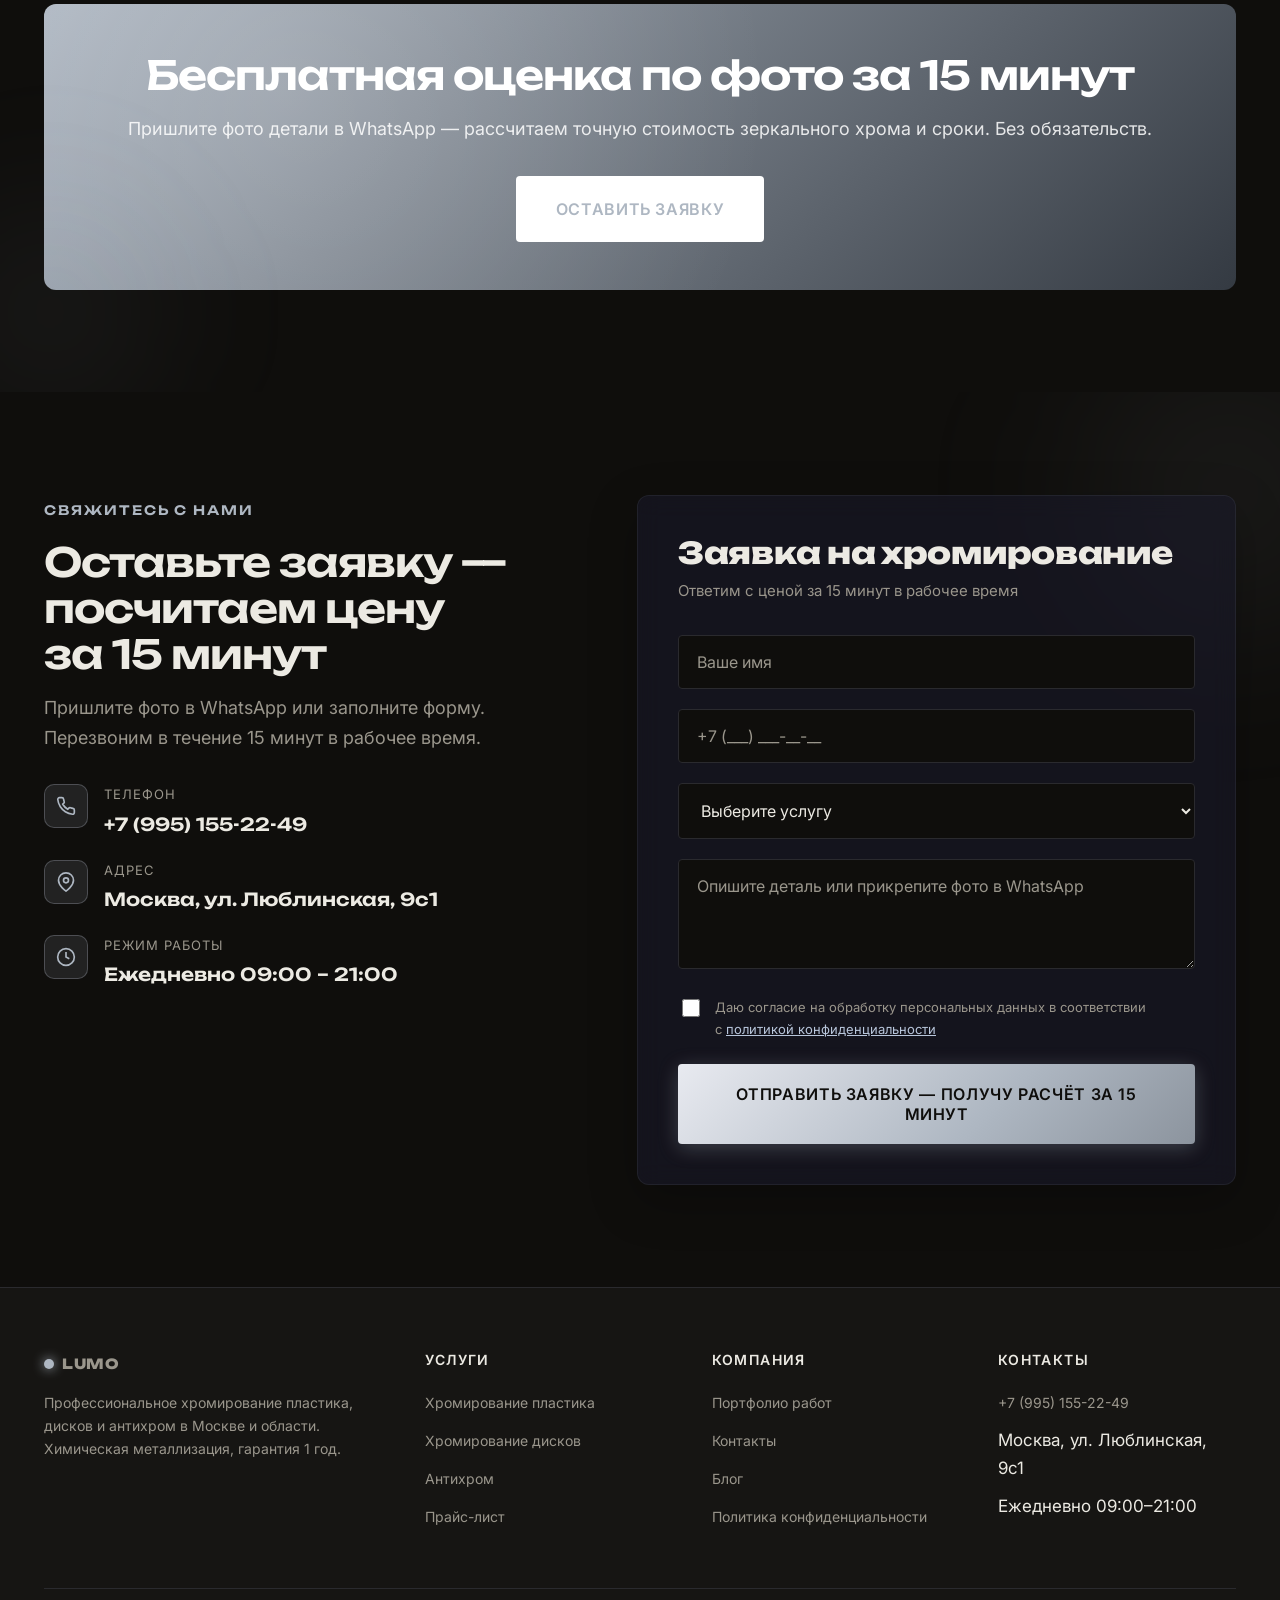
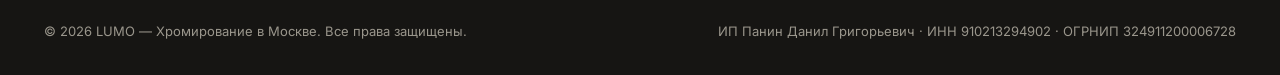
==== commit 2e845620: "Add atmospheric divider band on homepage (decorative AI visual, real photos untouched)" ====
--- a/index.html
+++ b/index.html
@@ -414,6 +414,15 @@
   </div>
 </section>
 
+<!-- ============ BAND (атмосферный декор) ============ -->
+<section class="band" style="background-image:url('/images/band.webp')">
+  <div class="container band__inner reveal">
+    <span class="eyebrow">LUMO</span>
+    <h2>Зеркальный хром как&nbsp;ремесло</h2>
+    <p>Химическая металлизация: медь, никель и хром наносятся слой за слоем и полируются до зеркала.</p>
+  </div>
+</section>
+
 <!-- ============ PORTFOLIO ============ -->
 <section class="portfolio" id="portfolio">
   <div class="container">
--- a/css/components.css
+++ b/css/components.css
@@ -630,3 +630,35 @@
   .calc-result { margin: 0; border-radius: 0; border-left: 0; border-right: 0; border-bottom: 0; }
   .calc-result__cta { width: 100%; }
 }
+
+/* ---------- Атмосферная полоса-разделитель (декор) ---------- */
+.band {
+  position: relative;
+  padding: clamp(90px, 13vw, 170px) 0;
+  background-color: var(--bg-primary);
+  background-position: center;
+  background-size: cover;
+  background-repeat: no-repeat;
+  overflow: hidden;
+}
+.band::before {
+  content: '';
+  position: absolute; inset: 0;
+  background: linear-gradient(180deg, rgba(15,14,12,0.82), rgba(15,14,12,0.66) 50%, rgba(15,14,12,0.86));
+}
+.band__inner {
+  position: relative;
+  max-width: 740px;
+  margin: 0 auto;
+  text-align: center;
+}
+.band .eyebrow {
+  display: inline-block;
+  font-family: var(--font-head);
+  font-size: 13px; font-weight: 600;
+  letter-spacing: 0.28em; text-transform: uppercase;
+  color: var(--chrome-2);
+  margin-bottom: 16px;
+}
+.band h2 { margin: 0 0 14px; }
+.band p { color: var(--text-secondary); font-size: 18px; margin: 0; }
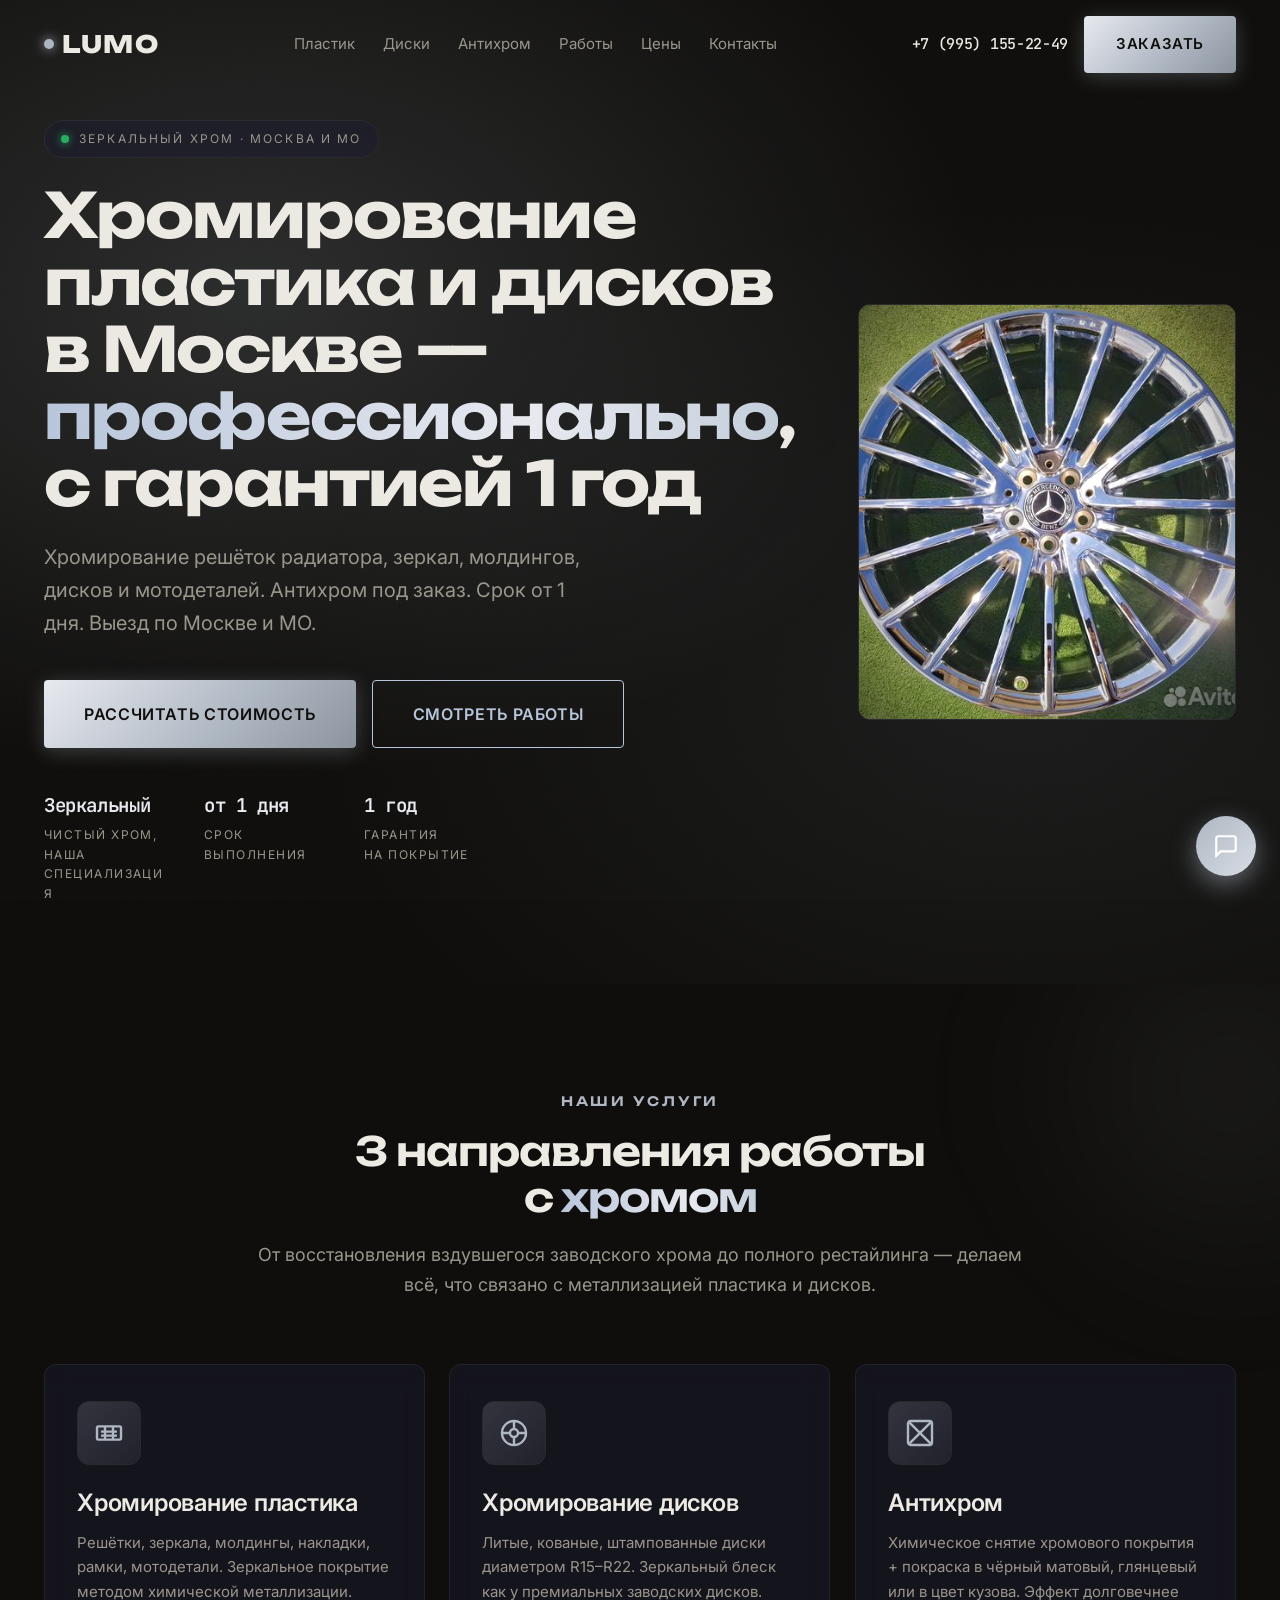
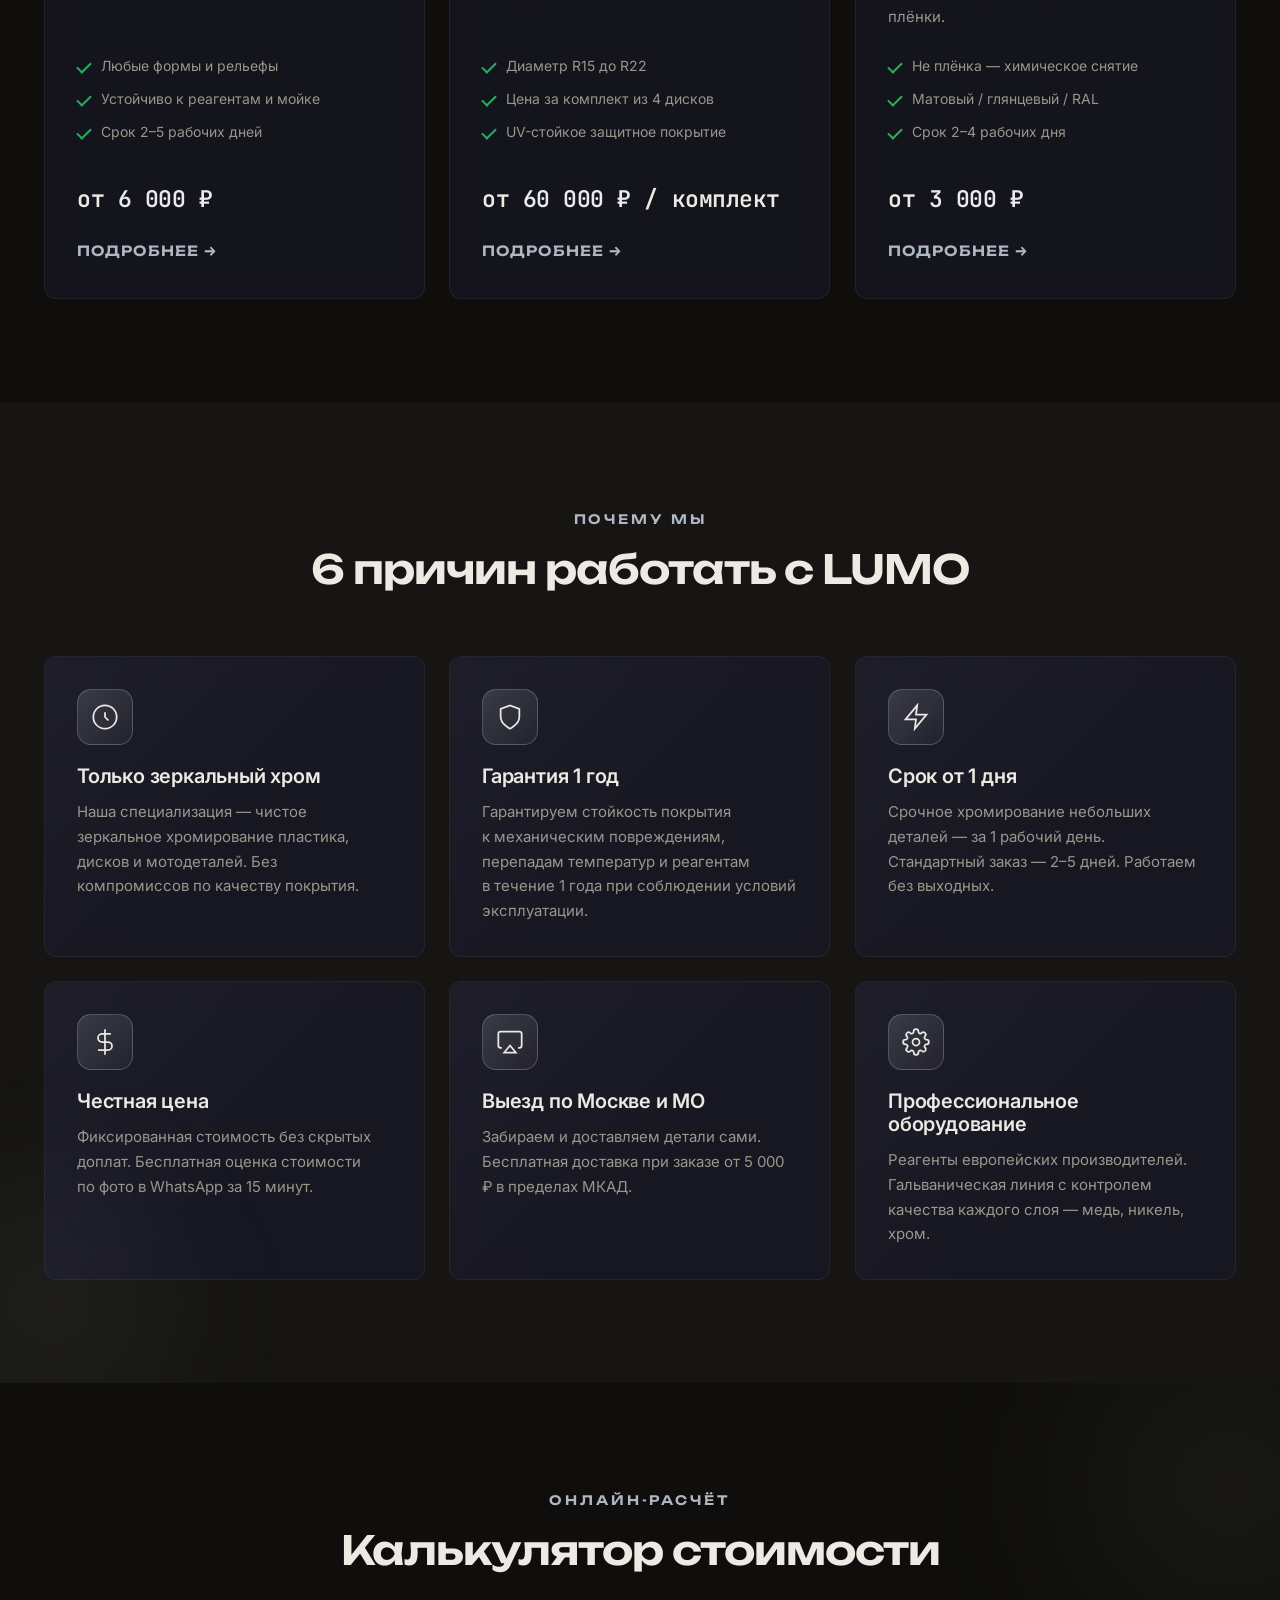
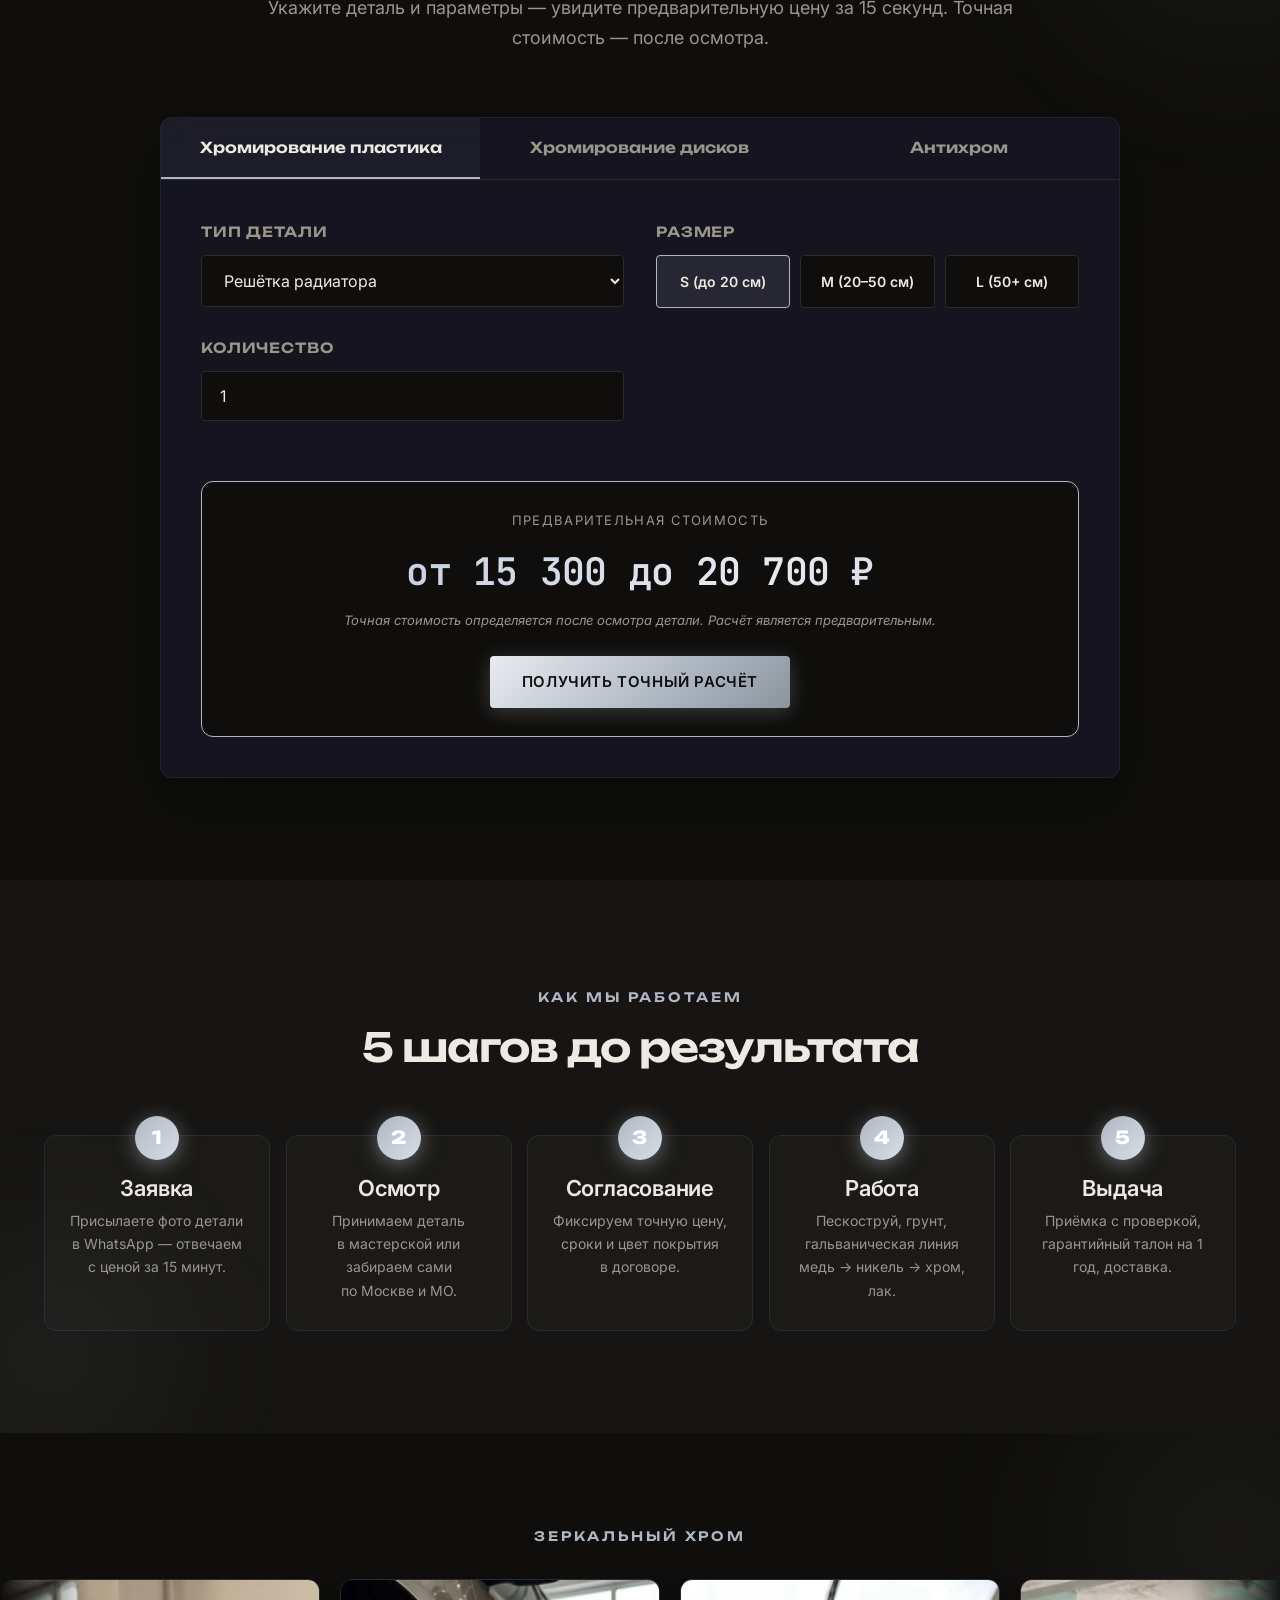
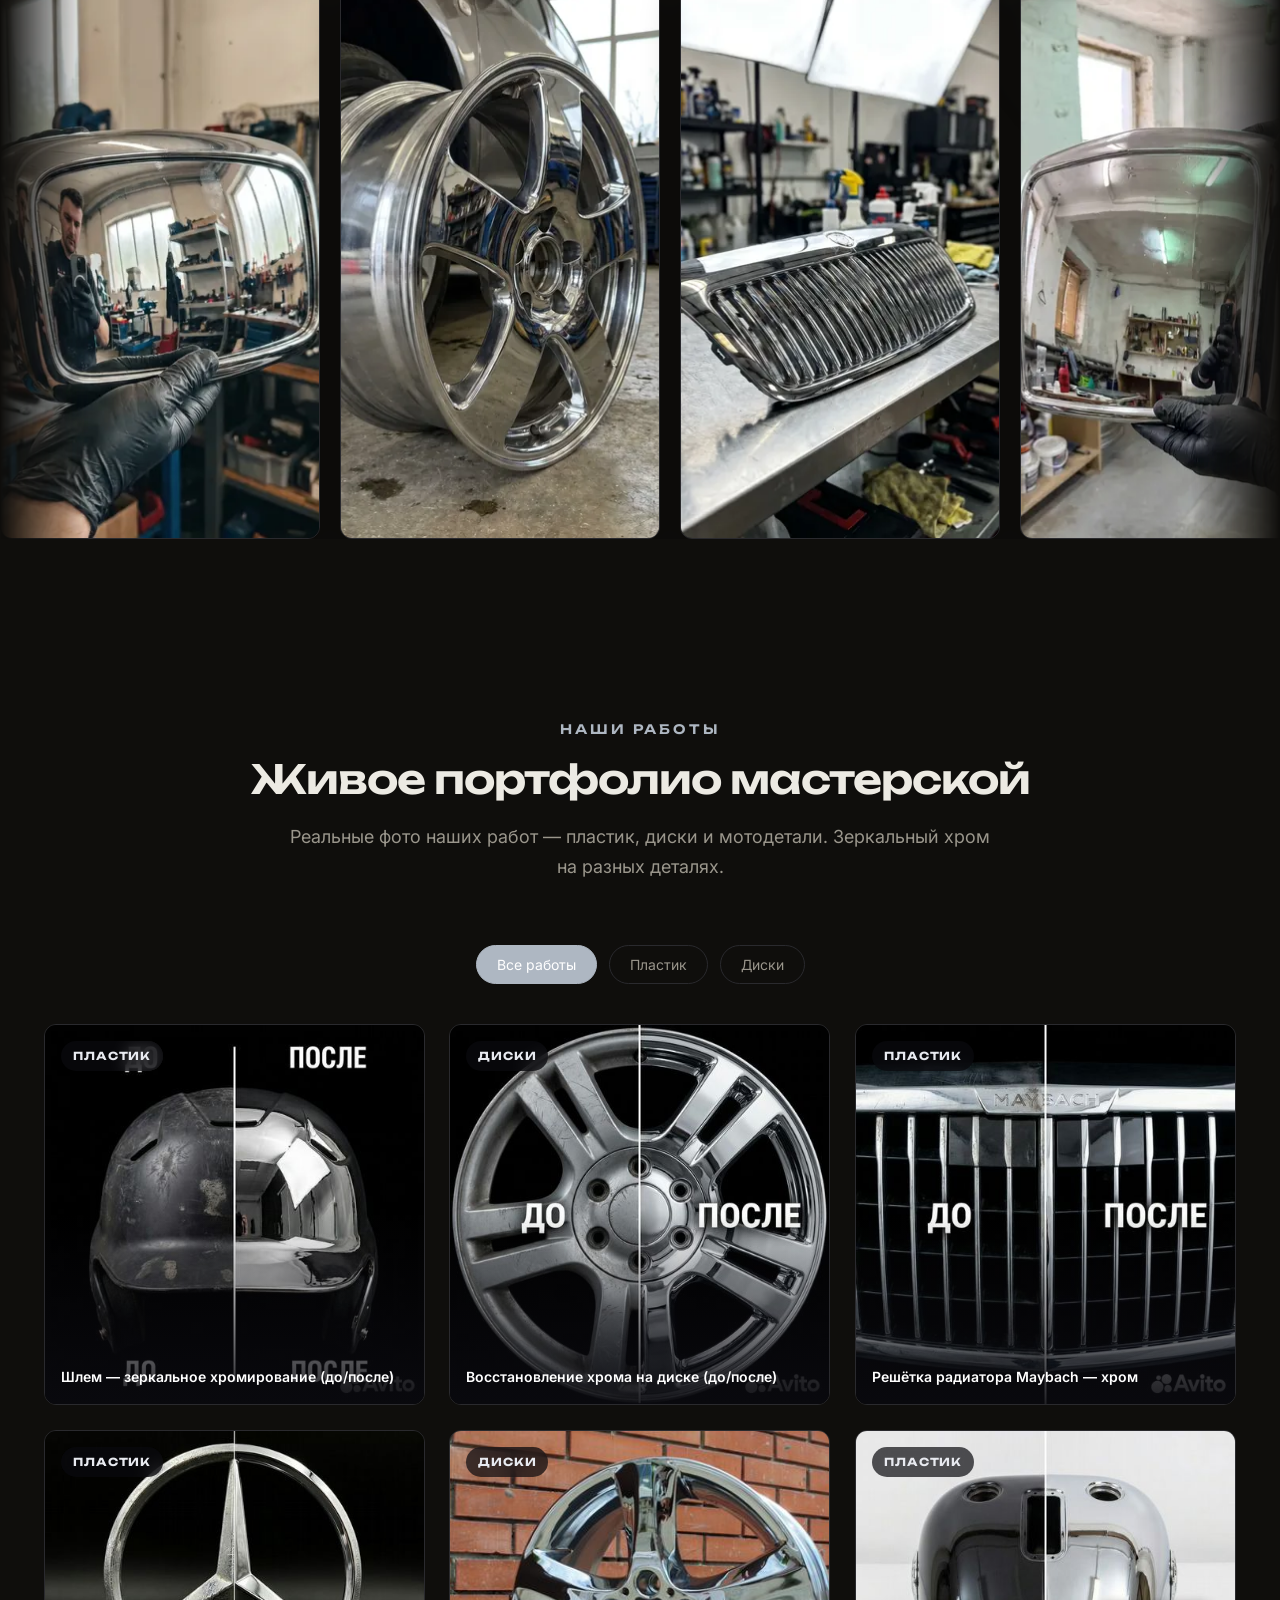
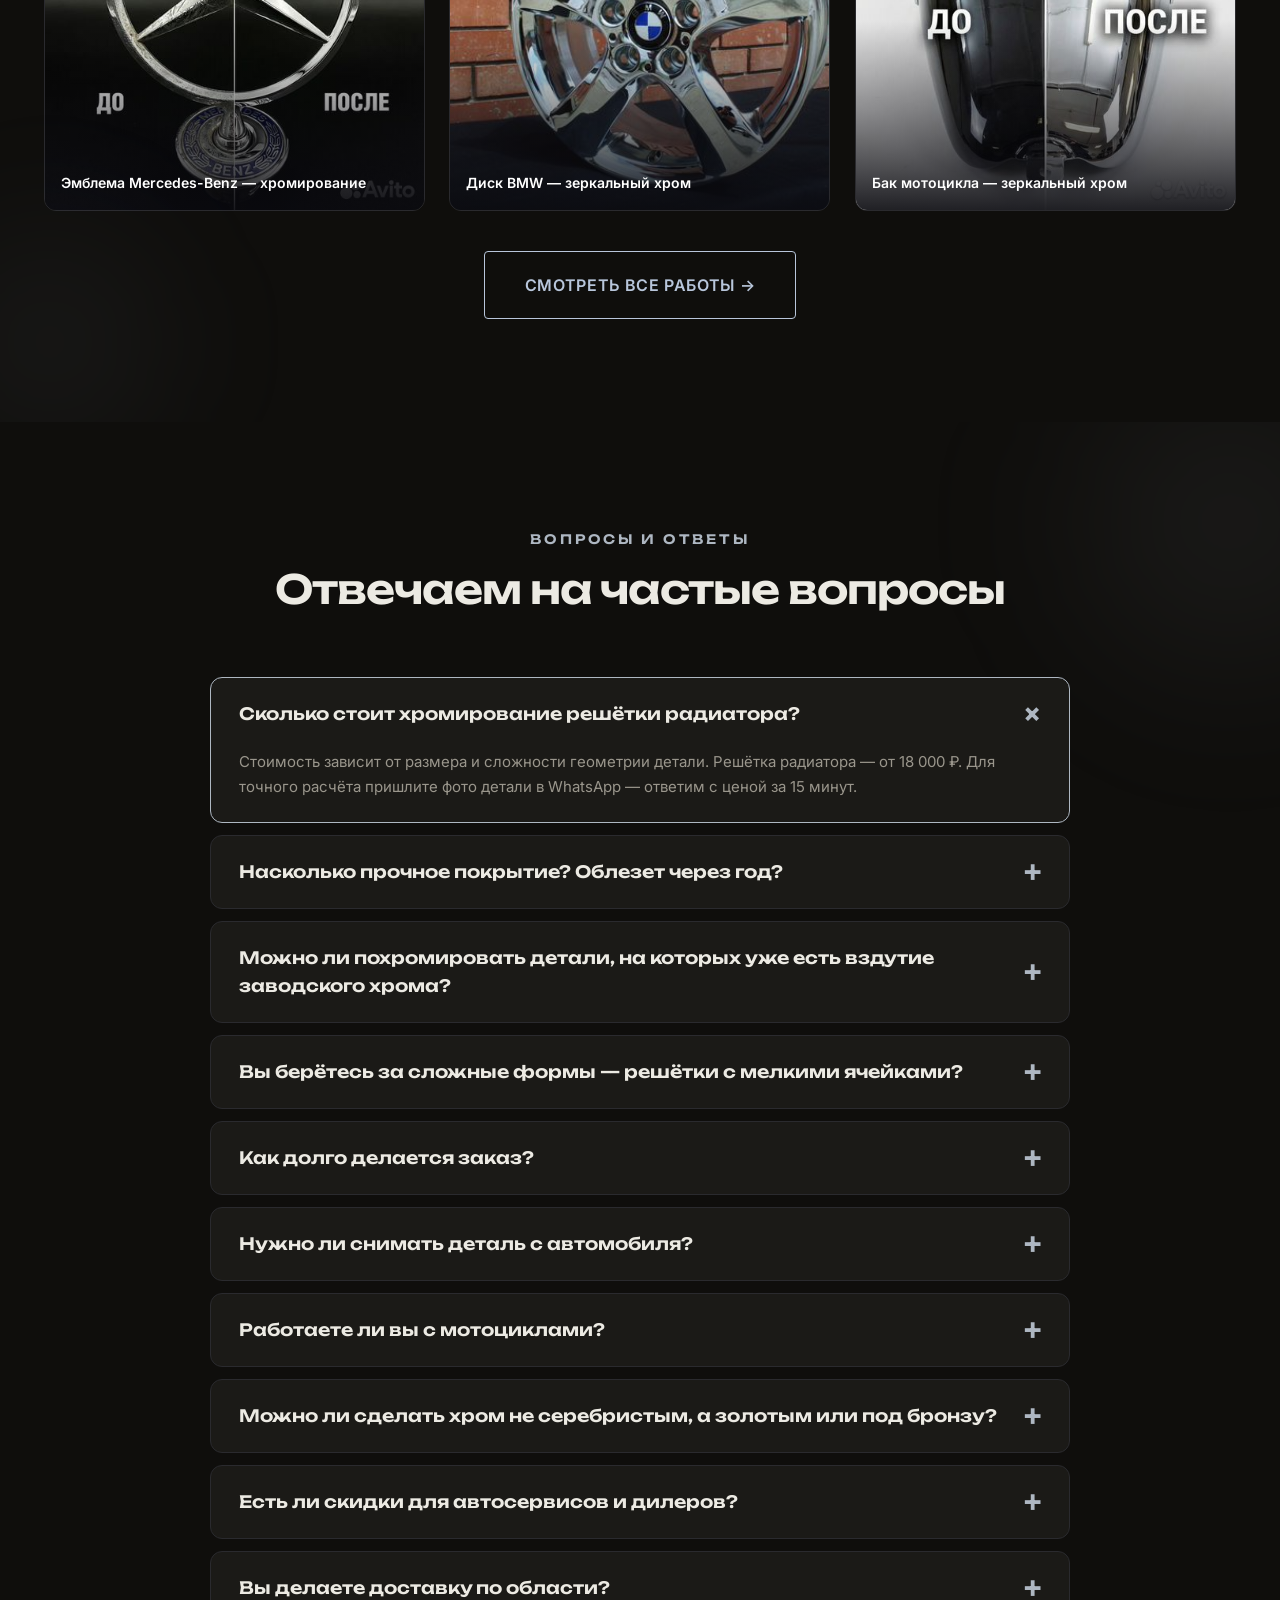
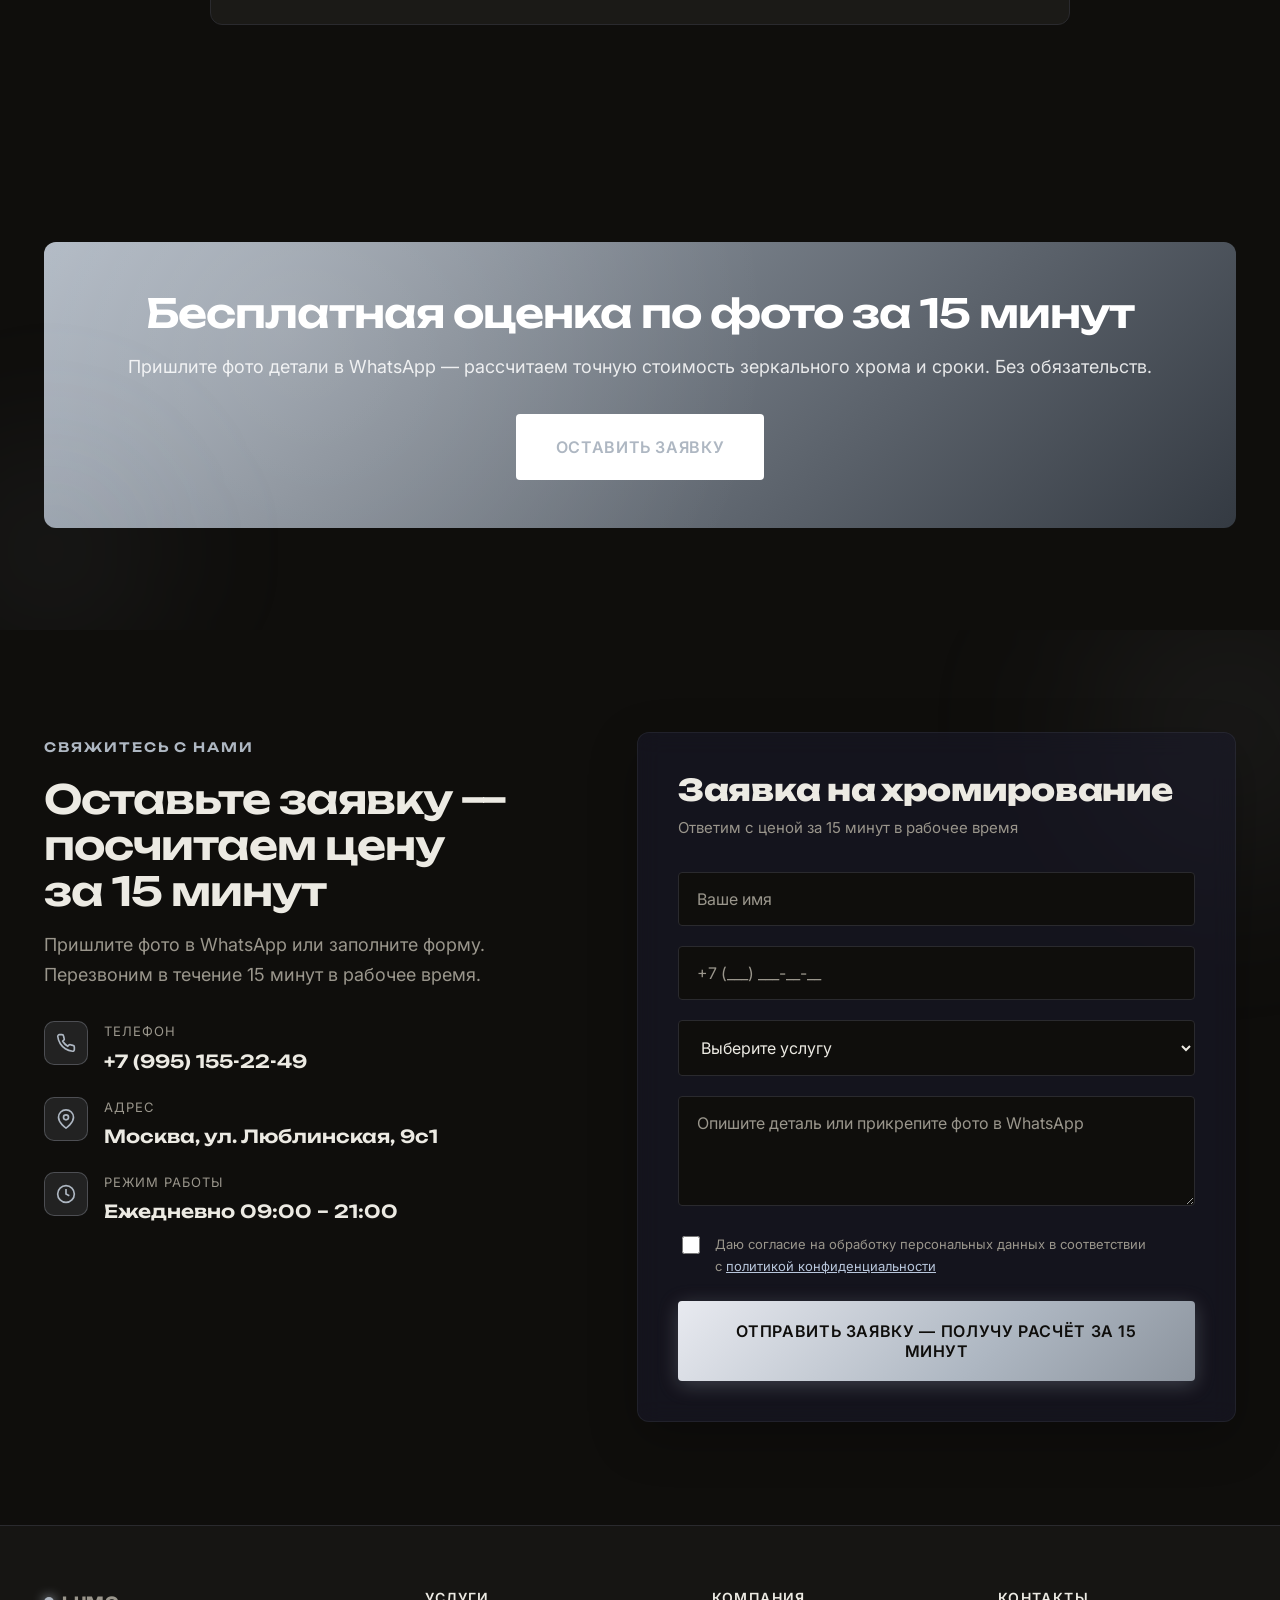
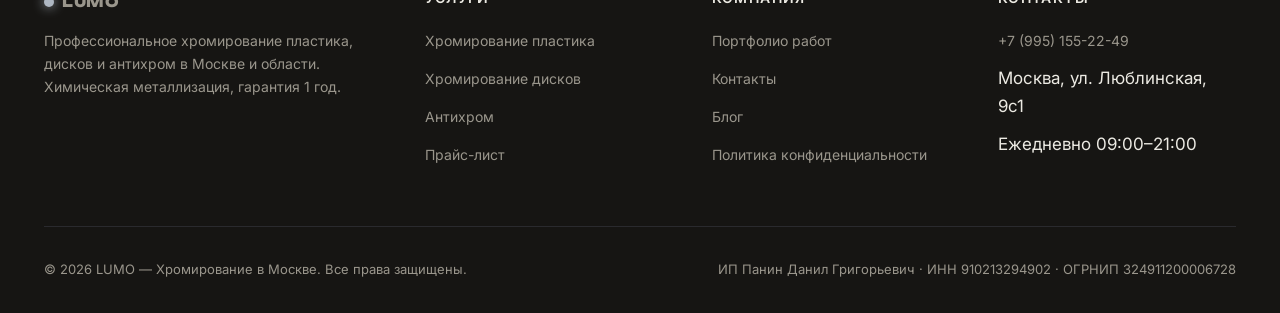
==== commit ff6991f5: "Replace static band with moving showcase marquee of chrome shots (decor, reduced-motion safe)" ====
--- a/index.html
+++ b/index.html
@@ -414,12 +414,26 @@
   </div>
 </section>
 
-<!-- ============ BAND (атмосферный декор) ============ -->
-<section class="band" style="background-image:url('/images/band.webp')">
-  <div class="container band__inner reveal">
-    <span class="eyebrow">LUMO</span>
-    <h2>Зеркальный хром как&nbsp;ремесло</h2>
-    <p>Химическая металлизация: медь, никель и хром наносятся слой за слоем и полируются до зеркала.</p>
+<!-- ============ SHOWCASE MARQUEE (декор) ============ -->
+<section class="marquee-section">
+  <div class="container" style="text-align:center;">
+    <span class="eyebrow" style="display:inline-block;font-family:var(--font-head);font-size:13px;font-weight:600;letter-spacing:0.22em;text-transform:uppercase;color:var(--accent);margin-bottom:8px;">Зеркальный хром</span>
+  </div>
+  <div class="marquee" aria-label="Примеры зеркального хромирования">
+    <div class="marquee__track">
+      <img src="/images/showcase/m1.webp" alt="Зеркальное хромирование — деталь" loading="lazy" width="560" height="560">
+      <img src="/images/showcase/m2.webp" alt="Хромированный диск" loading="lazy" width="560" height="560">
+      <img src="/images/showcase/m3.webp" alt="Хромированная решётка" loading="lazy" width="560" height="560">
+      <img src="/images/showcase/m4.webp" alt="Зеркальная деталь в руках мастера" loading="lazy" width="560" height="560">
+      <img src="/images/showcase/m5.webp" alt="Хромированный диск" loading="lazy" width="560" height="560">
+      <img src="/images/showcase/m6.webp" alt="Хромированный диск" loading="lazy" width="560" height="560">
+      <img src="/images/showcase/m1.webp" alt="" aria-hidden="true" loading="lazy" width="560" height="560">
+      <img src="/images/showcase/m2.webp" alt="" aria-hidden="true" loading="lazy" width="560" height="560">
+      <img src="/images/showcase/m3.webp" alt="" aria-hidden="true" loading="lazy" width="560" height="560">
+      <img src="/images/showcase/m4.webp" alt="" aria-hidden="true" loading="lazy" width="560" height="560">
+      <img src="/images/showcase/m5.webp" alt="" aria-hidden="true" loading="lazy" width="560" height="560">
+      <img src="/images/showcase/m6.webp" alt="" aria-hidden="true" loading="lazy" width="560" height="560">
+    </div>
   </div>
 </section>
 
--- a/css/components.css
+++ b/css/components.css
@@ -631,34 +631,36 @@
   .calc-result__cta { width: 100%; }
 }
 
-/* ---------- Атмосферная полоса-разделитель (декор) ---------- */
-.band {
+/* ---------- Showcase marquee (движущаяся лента, декор) ---------- */
+.marquee-section { padding: clamp(48px, 7vw, 88px) 0 clamp(40px, 6vw, 72px); overflow: hidden; }
+.marquee {
   position: relative;
-  padding: clamp(90px, 13vw, 170px) 0;
-  background-color: var(--bg-primary);
-  background-position: center;
-  background-size: cover;
-  background-repeat: no-repeat;
-  overflow: hidden;
-}
-.band::before {
-  content: '';
-  position: absolute; inset: 0;
-  background: linear-gradient(180deg, rgba(15,14,12,0.82), rgba(15,14,12,0.66) 50%, rgba(15,14,12,0.86));
-}
-.band__inner {
-  position: relative;
-  max-width: 740px;
-  margin: 0 auto;
-  text-align: center;
-}
-.band .eyebrow {
-  display: inline-block;
-  font-family: var(--font-head);
-  font-size: 13px; font-weight: 600;
-  letter-spacing: 0.28em; text-transform: uppercase;
-  color: var(--chrome-2);
-  margin-bottom: 16px;
-}
-.band h2 { margin: 0 0 14px; }
-.band p { color: var(--text-secondary); font-size: 18px; margin: 0; }
+  margin-top: 24px;
+  -webkit-mask-image: linear-gradient(90deg, transparent, #000 7%, #000 93%, transparent);
+  mask-image: linear-gradient(90deg, transparent, #000 7%, #000 93%, transparent);
+}
+.marquee__track {
+  display: flex;
+  gap: 20px;
+  width: max-content;
+  animation: marquee-scroll 48s linear infinite;
+}
+.marquee:hover .marquee__track { animation-play-state: paused; }
+.marquee img {
+  flex: 0 0 auto;
+  width: clamp(220px, 26vw, 320px);
+  aspect-ratio: 1 / 1;
+  object-fit: cover;
+  border-radius: var(--radius);
+  border: 1px solid var(--border);
+  box-shadow: 0 14px 36px rgba(0,0,0,0.35);
+}
+@keyframes marquee-scroll {
+  from { transform: translateX(0); }
+  to   { transform: translateX(calc(-50% - 10px)); } /* -50% минус половина gap для бесшовности */
+}
+@media (prefers-reduced-motion: reduce) {
+  .marquee { mask-image: none; -webkit-mask-image: none; }
+  .marquee__track { animation: none; overflow-x: auto; scroll-snap-type: x mandatory; padding-bottom: 8px; }
+  .marquee img { scroll-snap-align: center; }
+}
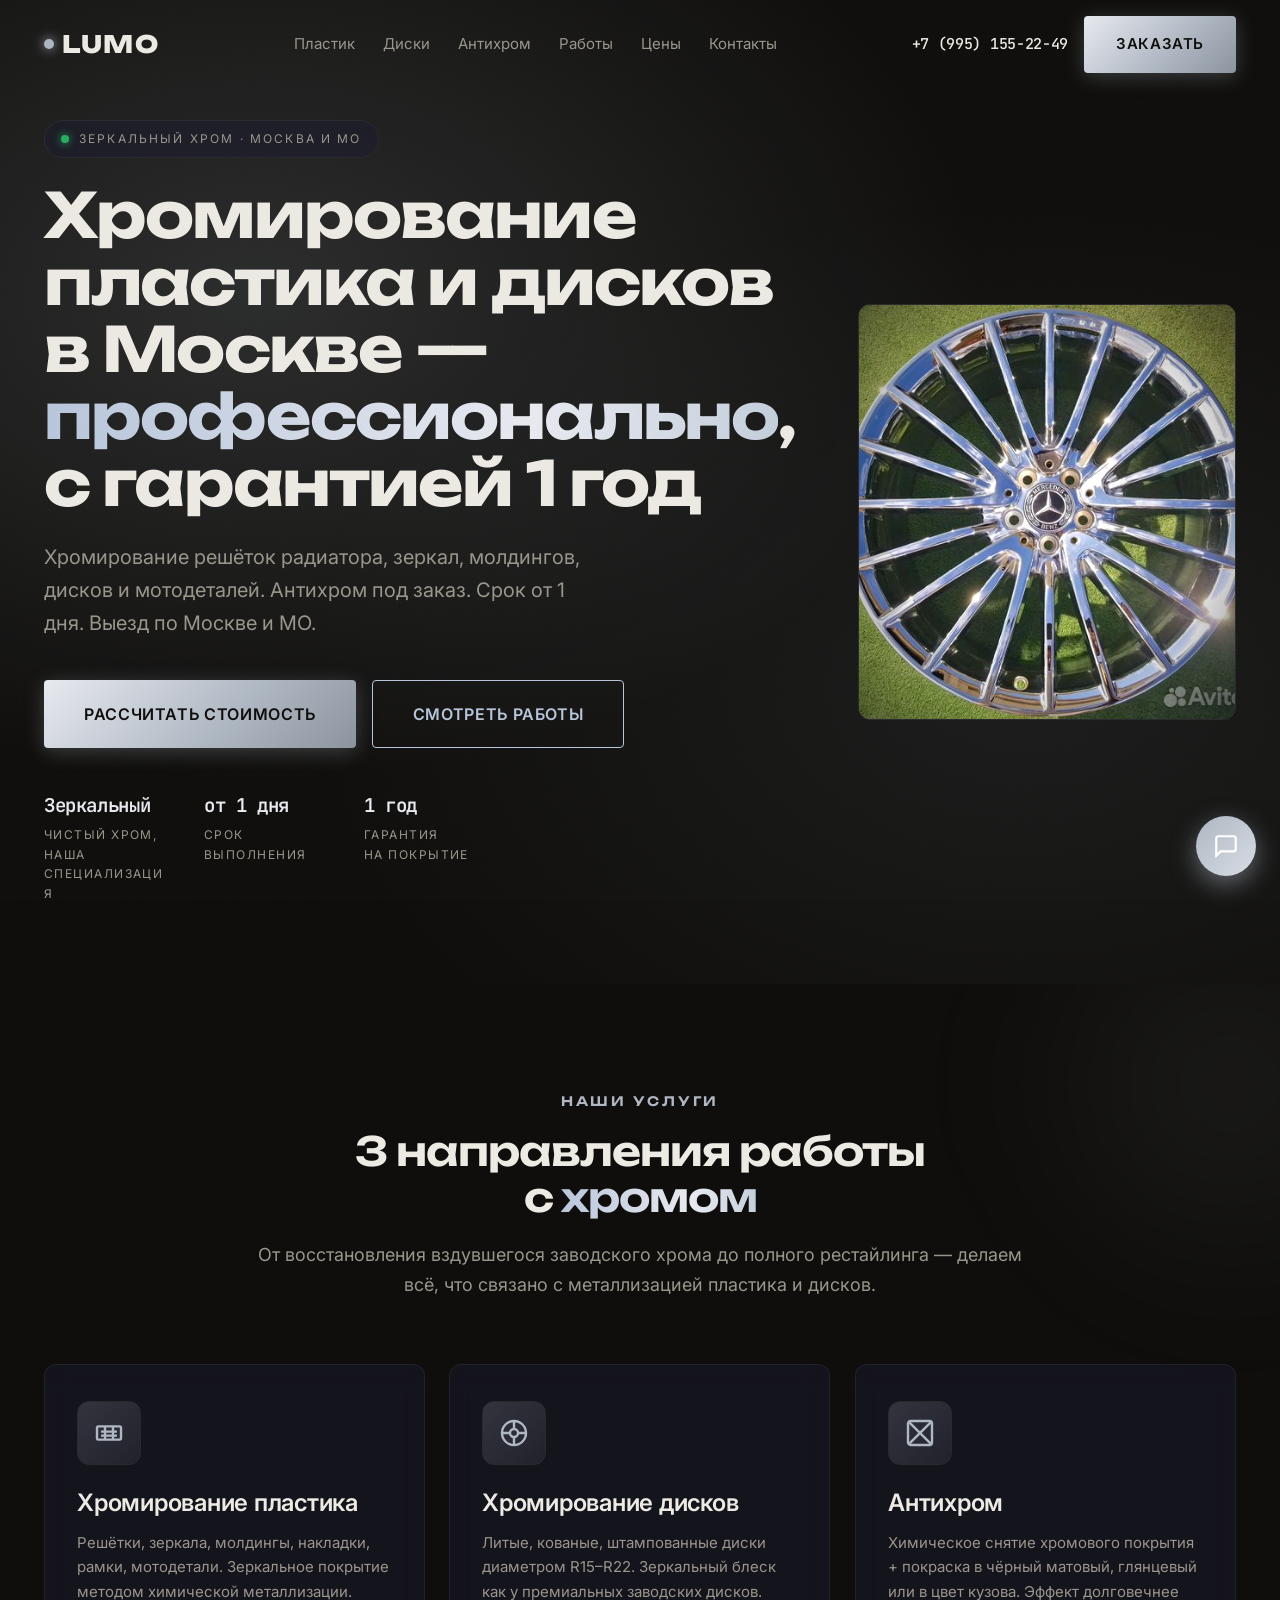
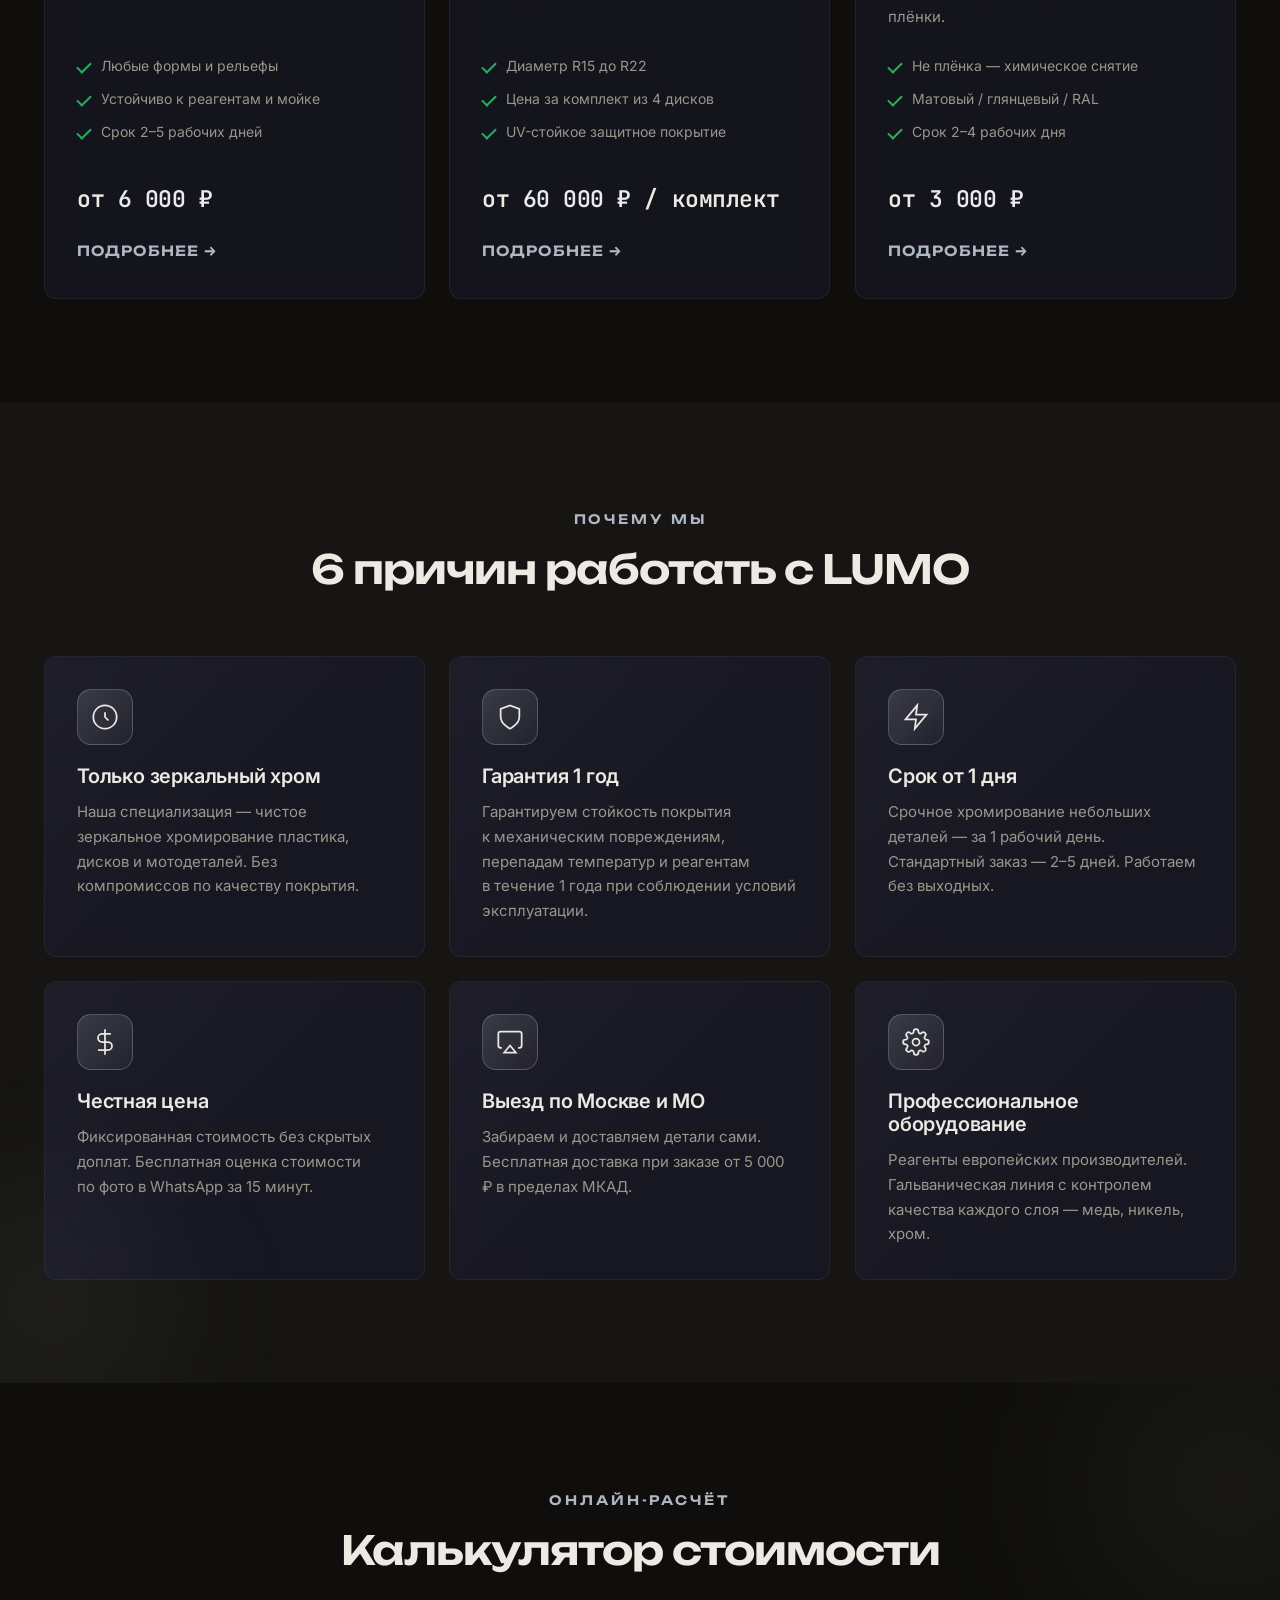
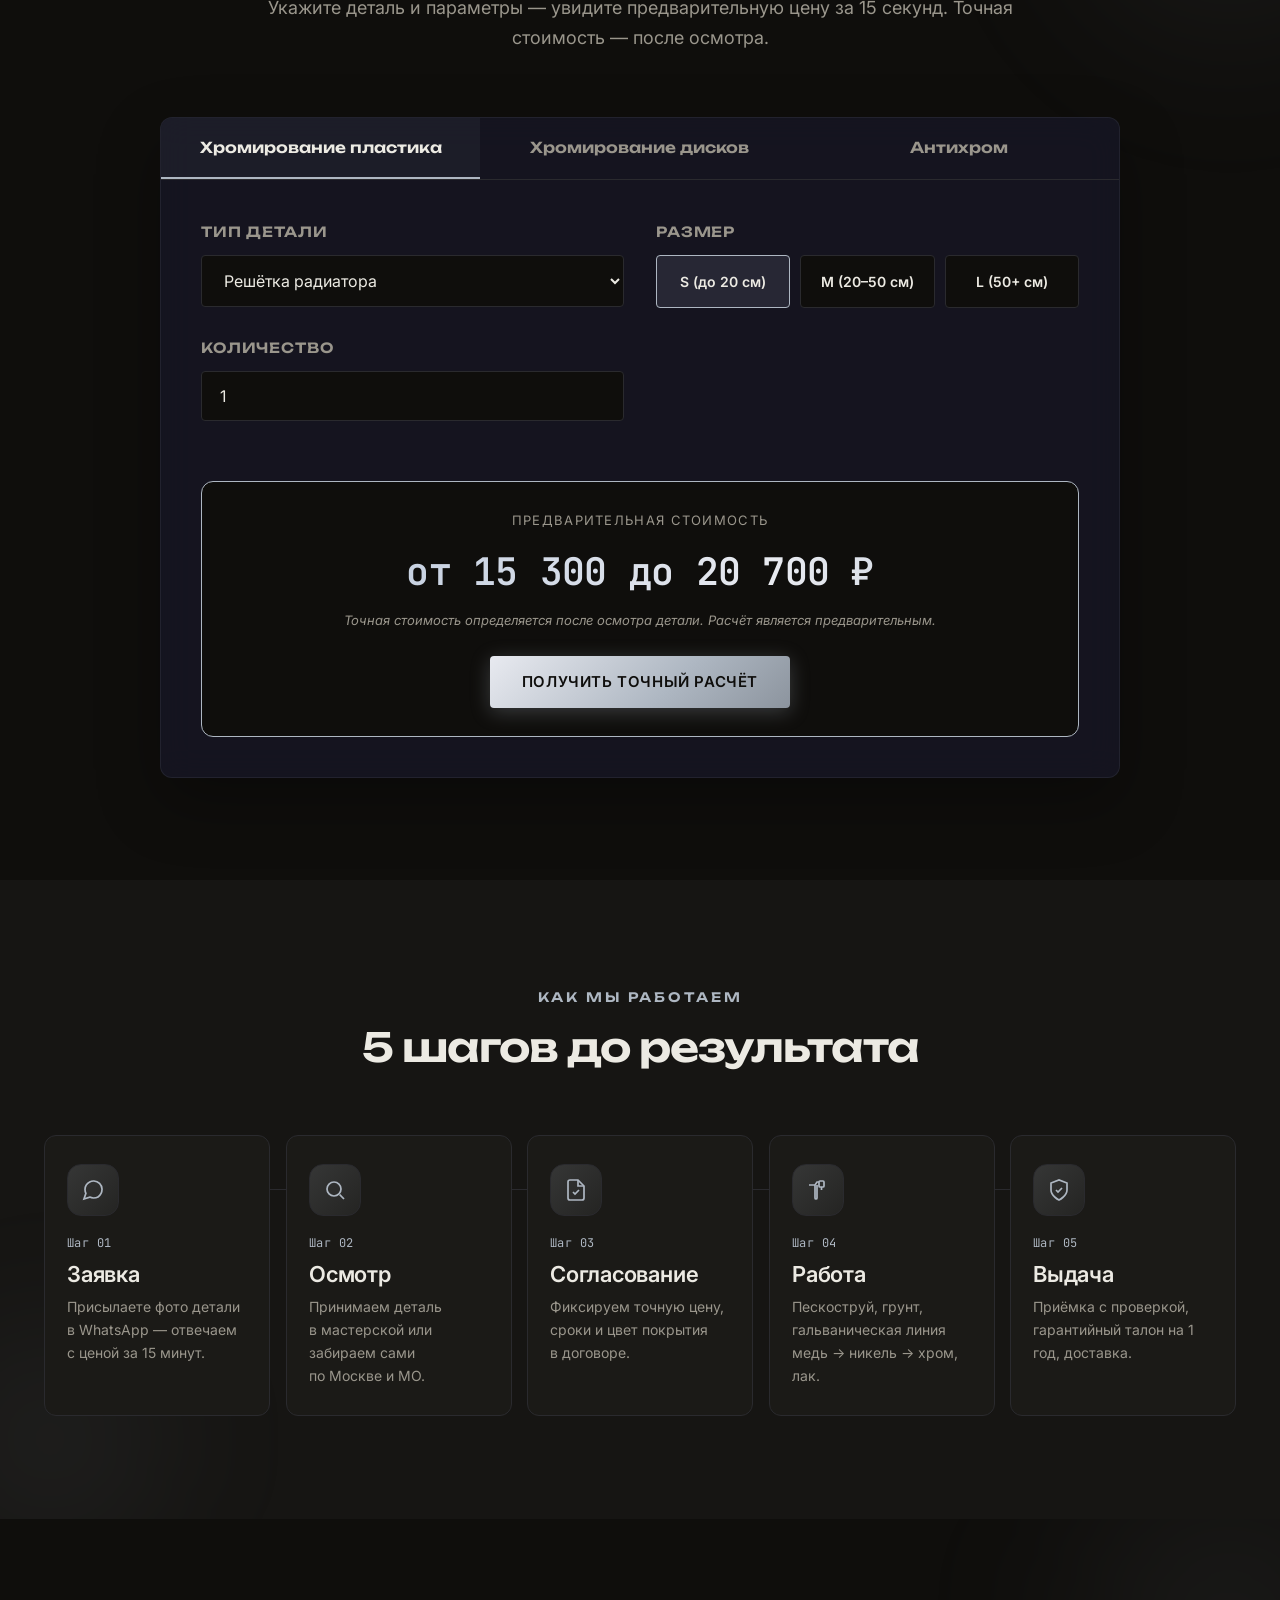
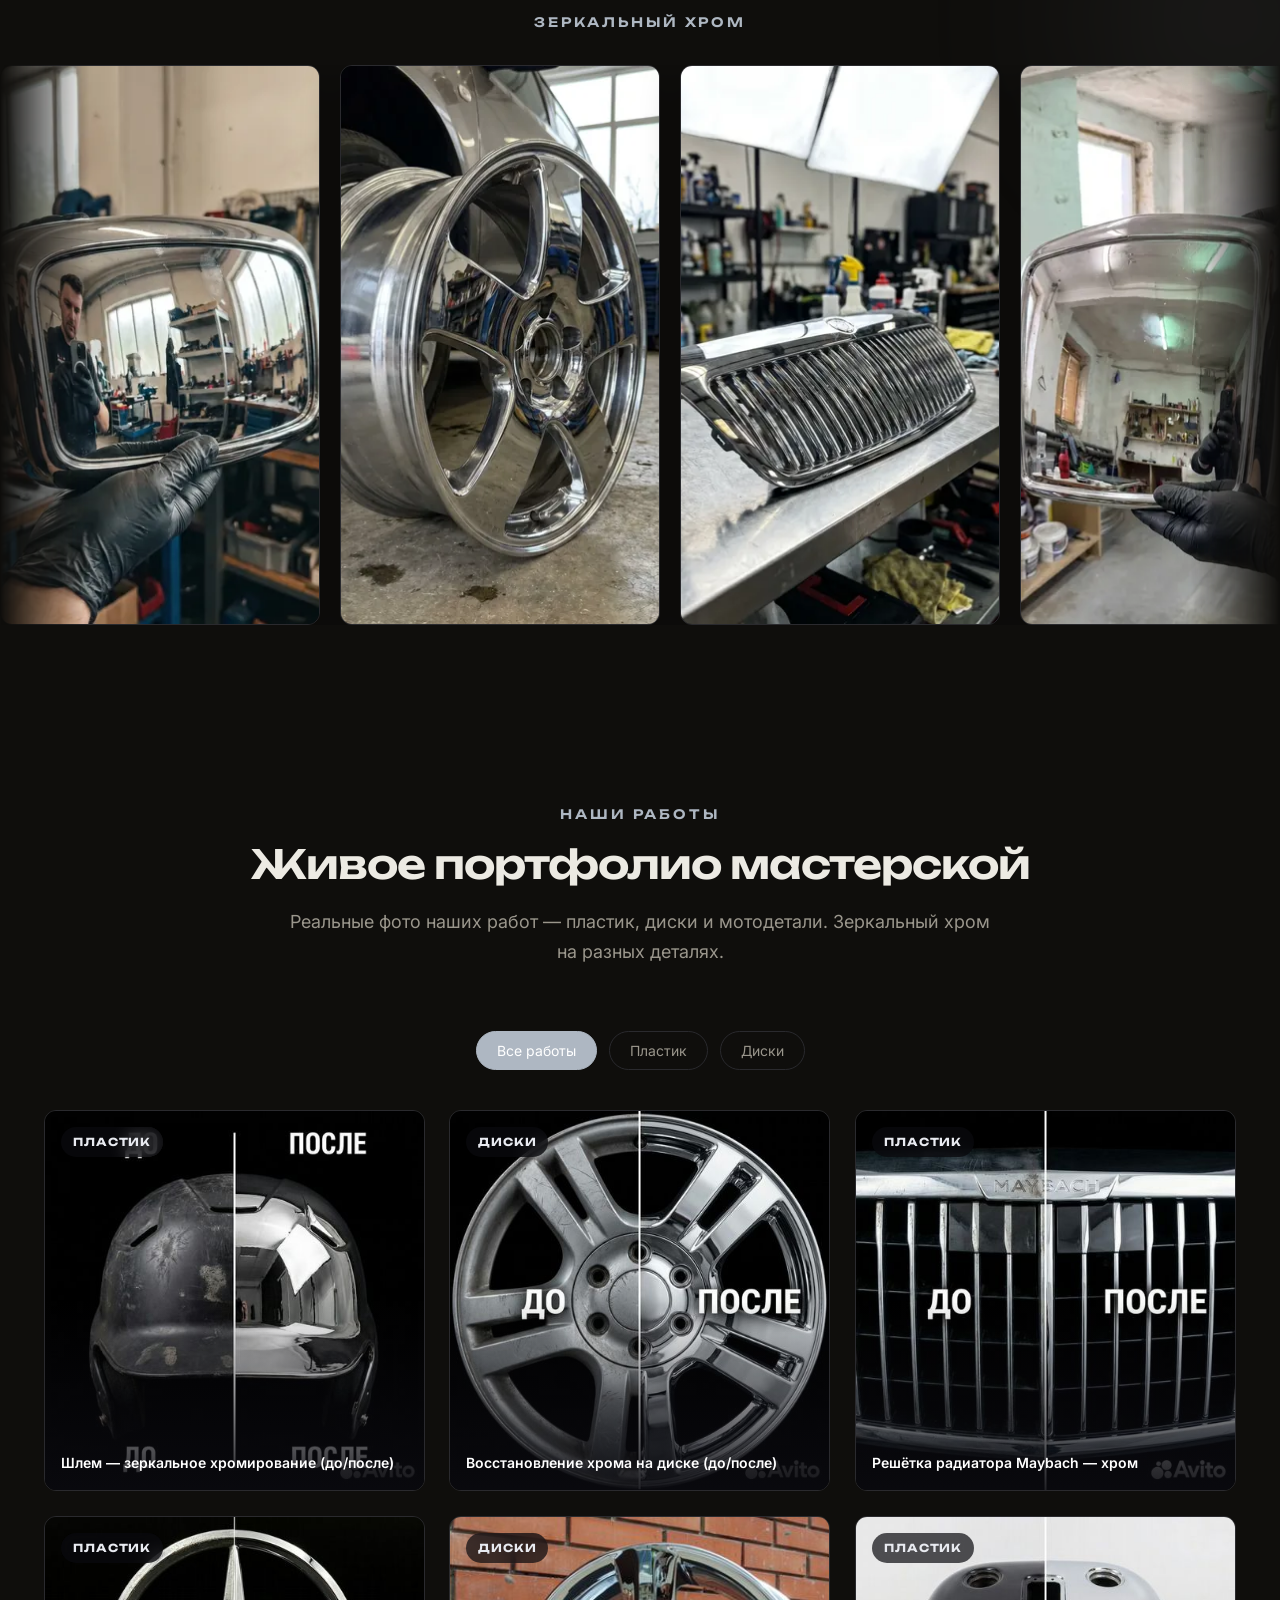
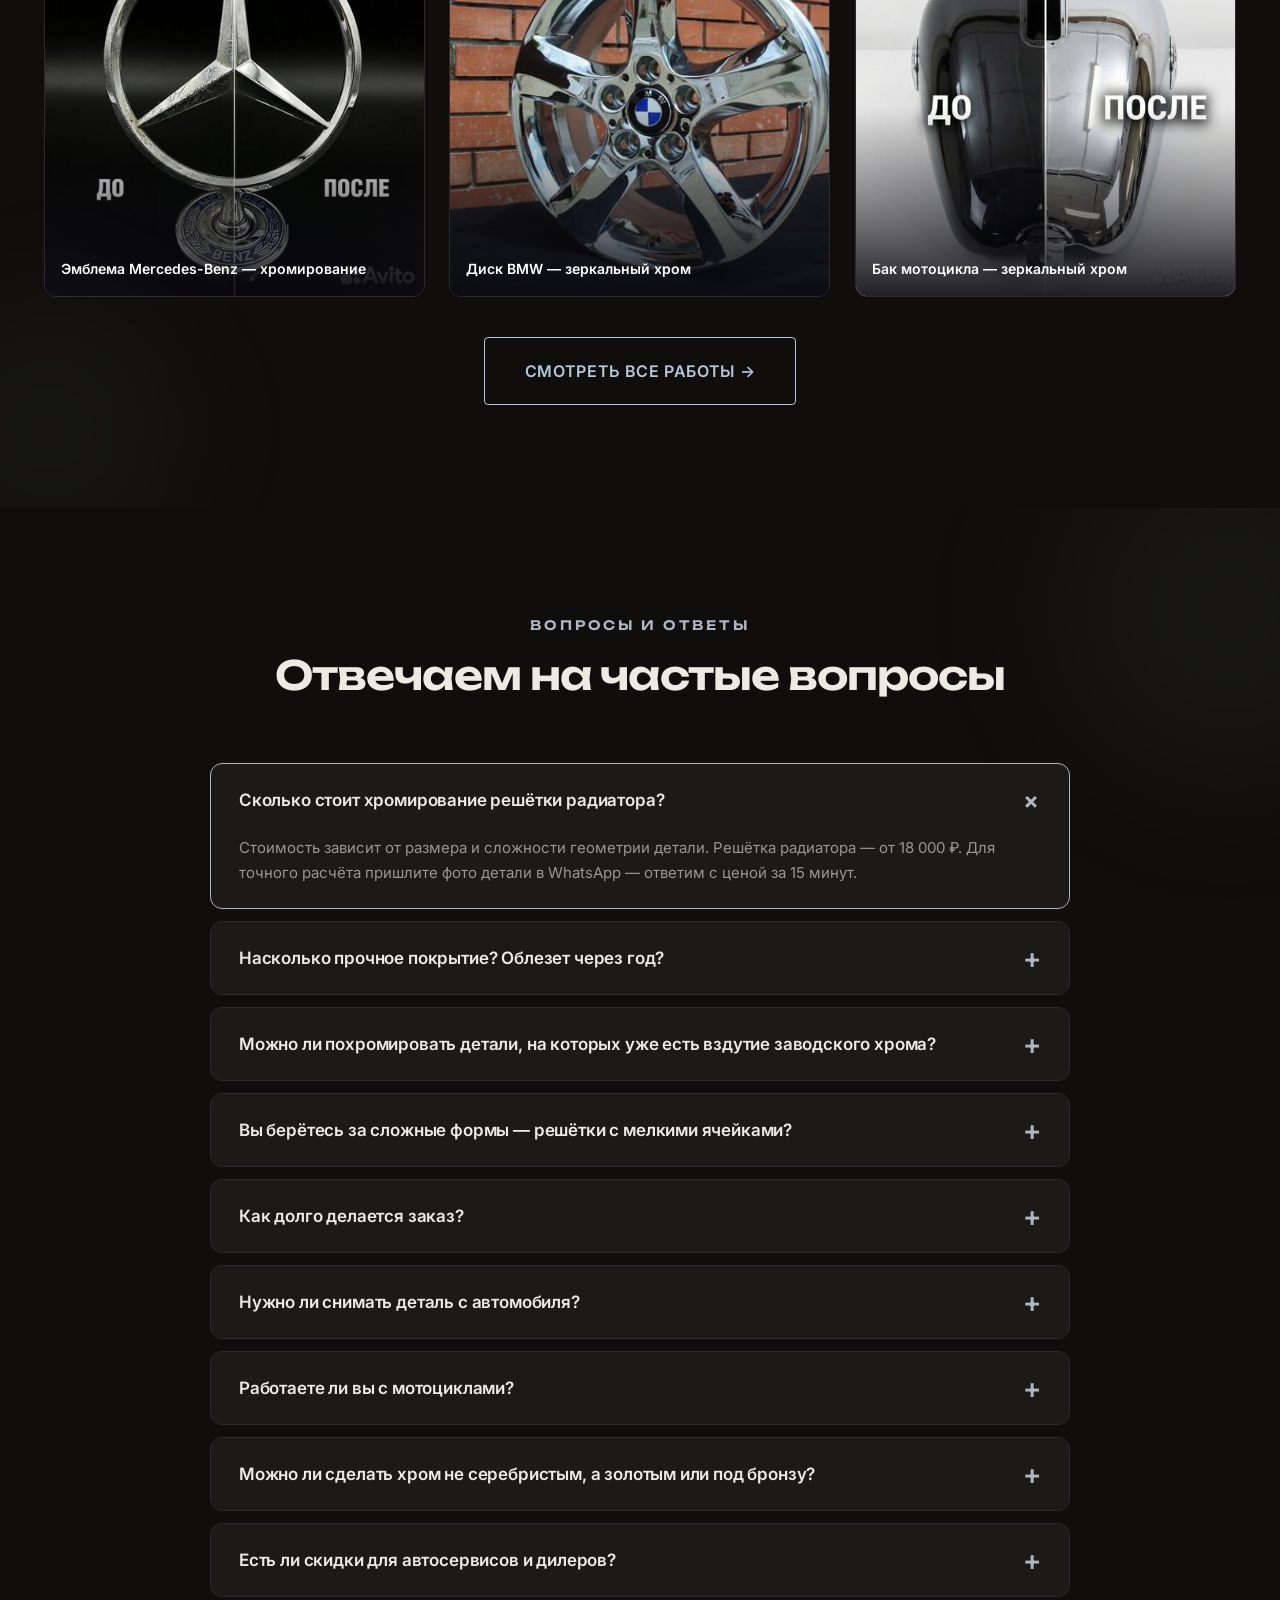
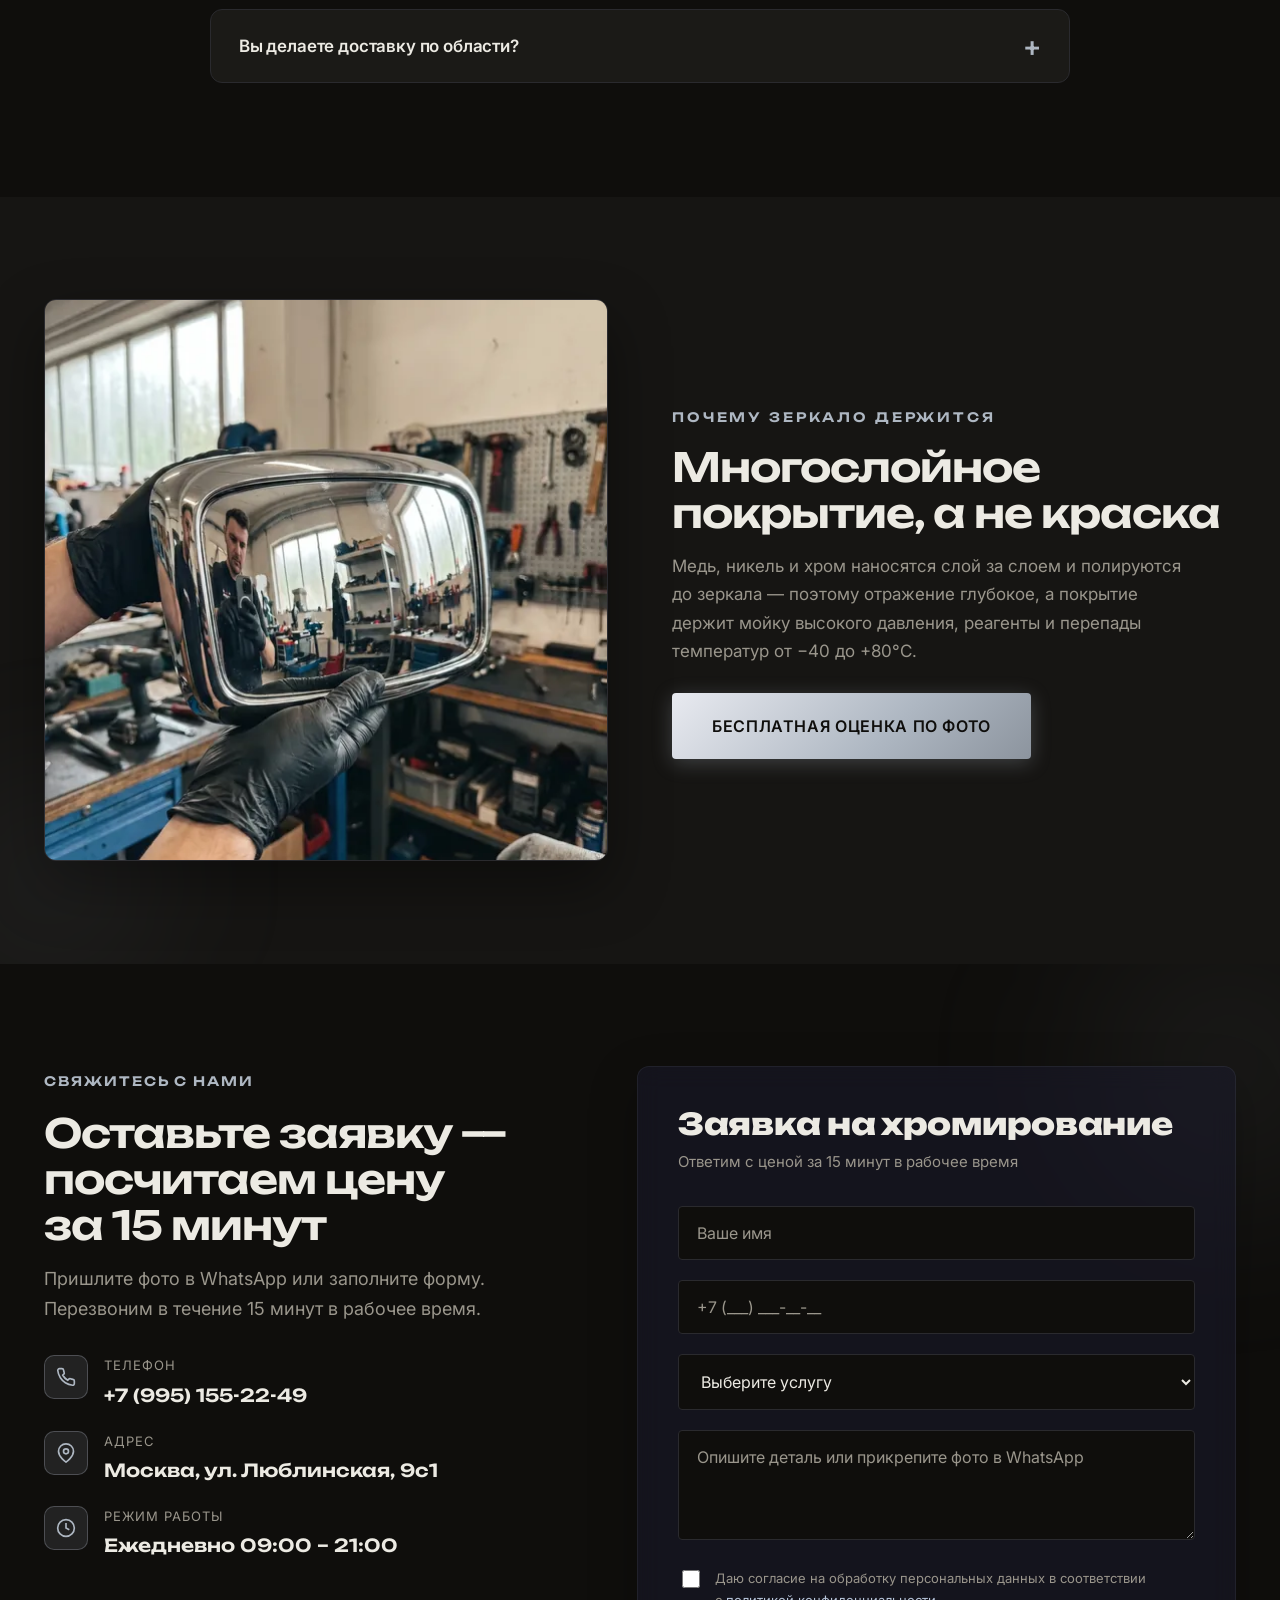
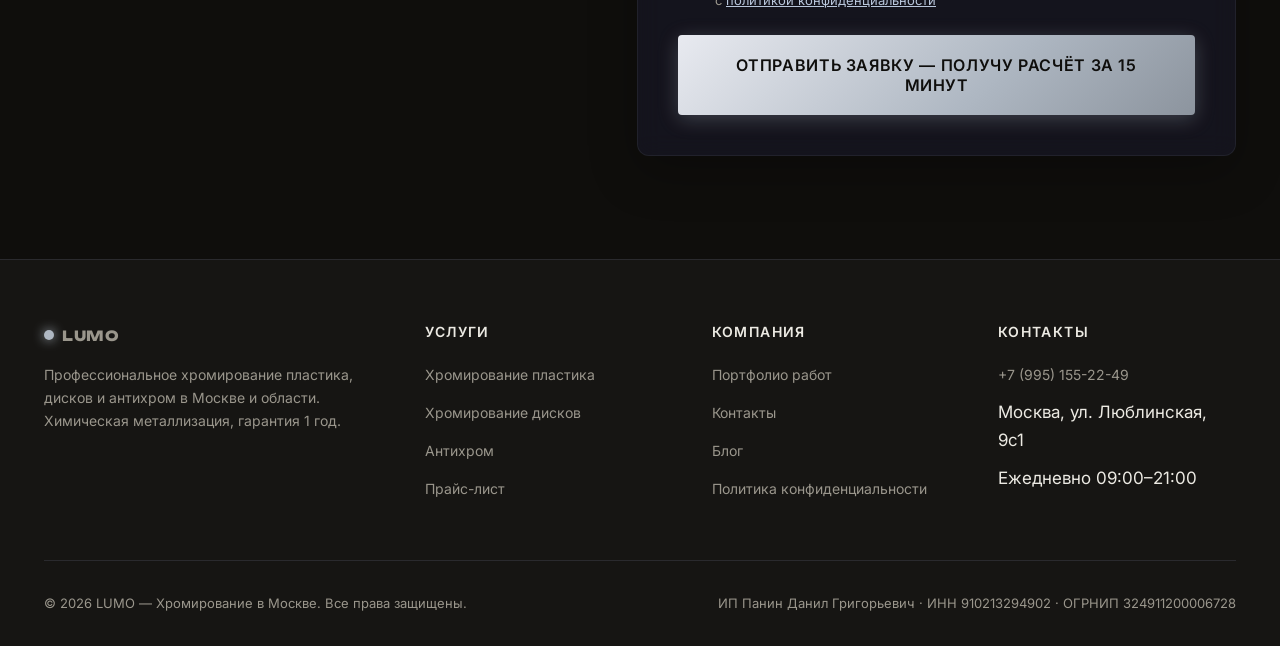
==== commit 89e09b8b: "Visual upgrades: process timeline w/ icons, FAQ single-open+polish, accent block before form; LP: sc" ====
--- a/index.html
+++ b/index.html
@@ -386,27 +386,32 @@
     </div>
     <div class="process__grid">
       <div class="process-step reveal" data-delay="1">
-        <div class="process-step__num">1</div>
+        <div class="process-step__icon"><svg width="24" height="24" viewBox="0 0 24 24" fill="none" stroke="currentColor" stroke-width="1.7"><path d="M21 11.5a8.38 8.38 0 01-.9 3.8 8.5 8.5 0 01-7.6 4.7 8.38 8.38 0 01-3.8-.9L3 21l1.9-5.7a8.38 8.38 0 01-.9-3.8 8.5 8.5 0 014.7-7.6 8.38 8.38 0 013.8-.9h.5a8.48 8.48 0 018 8v.5z"/></svg></div>
+        <div class="process-step__step">Шаг 01</div>
         <h4>Заявка</h4>
         <p>Присылаете фото детали в WhatsApp — отвечаем с ценой за 15 минут.</p>
       </div>
       <div class="process-step reveal" data-delay="2">
-        <div class="process-step__num">2</div>
+        <div class="process-step__icon"><svg width="24" height="24" viewBox="0 0 24 24" fill="none" stroke="currentColor" stroke-width="1.7"><circle cx="11" cy="11" r="7"/><path d="M21 21l-4.3-4.3"/></svg></div>
+        <div class="process-step__step">Шаг 02</div>
         <h4>Осмотр</h4>
         <p>Принимаем деталь в мастерской или забираем сами по Москве и МО.</p>
       </div>
       <div class="process-step reveal" data-delay="3">
-        <div class="process-step__num">3</div>
+        <div class="process-step__icon"><svg width="24" height="24" viewBox="0 0 24 24" fill="none" stroke="currentColor" stroke-width="1.7"><path d="M14 2H6a2 2 0 00-2 2v16a2 2 0 002 2h12a2 2 0 002-2V8z"/><path d="M14 2v6h6M9 14l2 2 4-4"/></svg></div>
+        <div class="process-step__step">Шаг 03</div>
         <h4>Согласование</h4>
         <p>Фиксируем точную цену, сроки и цвет покрытия в договоре.</p>
       </div>
       <div class="process-step reveal" data-delay="4">
-        <div class="process-step__num">4</div>
+        <div class="process-step__icon"><svg width="24" height="24" viewBox="0 0 24 24" fill="none" stroke="currentColor" stroke-width="1.7"><path d="M3 7h6l2-3h2M9 7v13a1 1 0 001 1h0a1 1 0 001-1V7"/><rect x="13" y="3" width="5" height="6" rx="1"/><path d="M15.5 9v3"/></svg></div>
+        <div class="process-step__step">Шаг 04</div>
         <h4>Работа</h4>
         <p>Пескоструй, грунт, гальваническая линия медь → никель → хром, лак.</p>
       </div>
       <div class="process-step reveal" data-delay="5">
-        <div class="process-step__num">5</div>
+        <div class="process-step__icon"><svg width="24" height="24" viewBox="0 0 24 24" fill="none" stroke="currentColor" stroke-width="1.7"><path d="M12 22s8-4 8-10V5l-8-3-8 3v7c0 6 8 10 8 10z"/><path d="M9 12l2 2 4-4"/></svg></div>
+        <div class="process-step__step">Шаг 05</div>
         <h4>Выдача</h4>
         <p>Приёмка с проверкой, гарантийный талон на 1 год, доставка.</p>
       </div>
@@ -540,13 +545,17 @@
   </div>
 </section>
 
-<!-- ============ PROMO ============ -->
-<section class="promo-section">
-  <div class="container">
-    <div class="promo reveal">
-      <h2>Бесплатная оценка по фото за 15 минут</h2>
-      <p>Пришлите фото детали в WhatsApp — рассчитаем точную стоимость зеркального хрома и сроки. Без обязательств.</p>
-      <a href="#lead-form" class="btn btn--lg" style="background:#fff;color:var(--accent);">Оставить заявку</a>
+<!-- ============ ACCENT (визуальный блок перед формой) ============ -->
+<section class="accent">
+  <div class="container accent__inner">
+    <div class="accent__media reveal">
+      <img src="/images/showcase/m1.webp" alt="Зеркальное хромирование детали в мастерской LUMO" loading="lazy" width="560" height="560">
+    </div>
+    <div class="accent__text reveal" data-delay="1">
+      <span class="accent__eyebrow">Почему зеркало держится</span>
+      <h2>Многослойное покрытие, а&nbsp;не краска</h2>
+      <p>Медь, никель и хром наносятся слой за слоем и полируются до зеркала — поэтому отражение глубокое, а покрытие держит мойку высокого давления, реагенты и перепады температур от&nbsp;−40 до&nbsp;+80°C.</p>
+      <a href="#lead-form" class="btn btn--primary btn--lg">Бесплатная оценка по фото</a>
     </div>
   </div>
 </section>
--- a/css/style.css
+++ b/css/style.css
@@ -294,29 +294,42 @@
 
 /* ---------- Process ---------- */
 .process__grid { display: grid; grid-template-columns: repeat(5, 1fr); gap: 16px; position: relative; }
+/* соединительная линия-таймлайн за иконками (desktop) */
+.process__grid::before {
+  content: '';
+  position: absolute;
+  top: 54px; left: 10%; right: 10%;
+  height: 1px;
+  background: linear-gradient(90deg, transparent, var(--border) 12%, var(--border) 88%, transparent);
+  z-index: 0;
+}
 .process-step {
   position: relative;
-  padding: 28px 24px;
+  z-index: 1;
+  padding: 28px 22px;
   background: var(--bg-card);
   border: 1px solid var(--border);
   border-radius: var(--radius);
-  text-align: center;
-}
-.process-step__num {
-  position: absolute;
-  top: -20px; left: 50%;
-  transform: translateX(-50%);
-  width: 44px; height: 44px;
-  background: linear-gradient(135deg, var(--accent), var(--accent-light));
-  border-radius: 50%;
+  text-align: left;
+  transition: var(--transition);
+}
+.process-step:hover { border-color: rgba(174, 183, 194, 0.4); transform: translateY(-4px); }
+.process-step__icon {
+  width: 52px; height: 52px;
   display: flex; align-items: center; justify-content: center;
-  font-family: var(--font-head);
-  font-weight: 800;
-  font-size: 18px;
-  color: #fff;
-  box-shadow: 0 4px 20px rgba(174, 183, 194, 0.5);
-}
-.process-step h4 { margin: 12px 0 8px; }
+  border-radius: 14px;
+  background: linear-gradient(135deg, rgba(174, 183, 194, 0.18), rgba(184, 198, 219, 0.06));
+  border: 1px solid var(--border);
+  color: var(--accent);
+  margin-bottom: 18px;
+}
+.process-step__step {
+  font-family: var(--font-mono);
+  font-size: 12px; letter-spacing: 0.04em;
+  color: var(--accent);
+  margin-bottom: 8px;
+}
+.process-step h4 { margin: 0 0 8px; }
 .process-step p { color: var(--text-secondary); font-size: 14px; margin: 0; }
 
 /* ---------- Portfolio ---------- */
@@ -421,13 +434,16 @@
   overflow: hidden;
   transition: var(--transition);
 }
+.faq-item:hover { border-color: rgba(174, 183, 194, 0.35); }
 .faq-item[open] { border-color: var(--accent); }
 .faq-item summary {
   padding: 22px 28px;
-  font-family: var(--font-head);
+  font-family: var(--font-body);
   font-weight: 600;
   font-size: 17px;
+  letter-spacing: -0.01em;
   cursor: pointer;
+  transition: color 0.2s ease;
   display: flex;
   align-items: center;
   justify-content: space-between;
@@ -522,6 +538,7 @@
 @media (max-width: 1199px) {
   .services__grid, .utp__grid, .portfolio__grid { grid-template-columns: repeat(2, 1fr); }
   .process__grid { grid-template-columns: repeat(3, 1fr); }
+  .process__grid::before { display: none; }
   .footer__grid { grid-template-columns: 1fr 1fr; }
 }
 @media (max-width: 900px) {
--- a/css/components.css
+++ b/css/components.css
@@ -664,3 +664,33 @@
   .marquee__track { animation: none; overflow-x: auto; scroll-snap-type: x mandatory; padding-bottom: 8px; }
   .marquee img { scroll-snap-align: center; }
 }
+
+/* ---------- Accent block (фото + факт перед формой) ---------- */
+.accent { padding: clamp(64px, 8vw, 120px) 0; background: var(--bg-secondary); }
+.accent__inner {
+  display: grid;
+  grid-template-columns: 1fr 1fr;
+  gap: clamp(32px, 5vw, 72px);
+  align-items: center;
+}
+.accent__media {
+  border-radius: var(--radius);
+  overflow: hidden;
+  border: 1px solid var(--border);
+  box-shadow: 0 24px 60px rgba(0,0,0,0.4);
+}
+.accent__media img { width: 100%; aspect-ratio: 1 / 1; object-fit: cover; display: block; }
+.accent__eyebrow {
+  display: inline-block;
+  font-family: var(--font-head);
+  font-size: 13px; font-weight: 600;
+  letter-spacing: 0.22em; text-transform: uppercase;
+  color: var(--accent);
+  margin-bottom: 16px;
+}
+.accent__text h2 { margin: 0 0 16px; }
+.accent__text p { color: var(--text-secondary); font-size: 17px; margin: 0 0 28px; max-width: 48ch; }
+@media (max-width: 767px) {
+  .accent__inner { grid-template-columns: 1fr; }
+  .accent__media { order: -1; }
+}
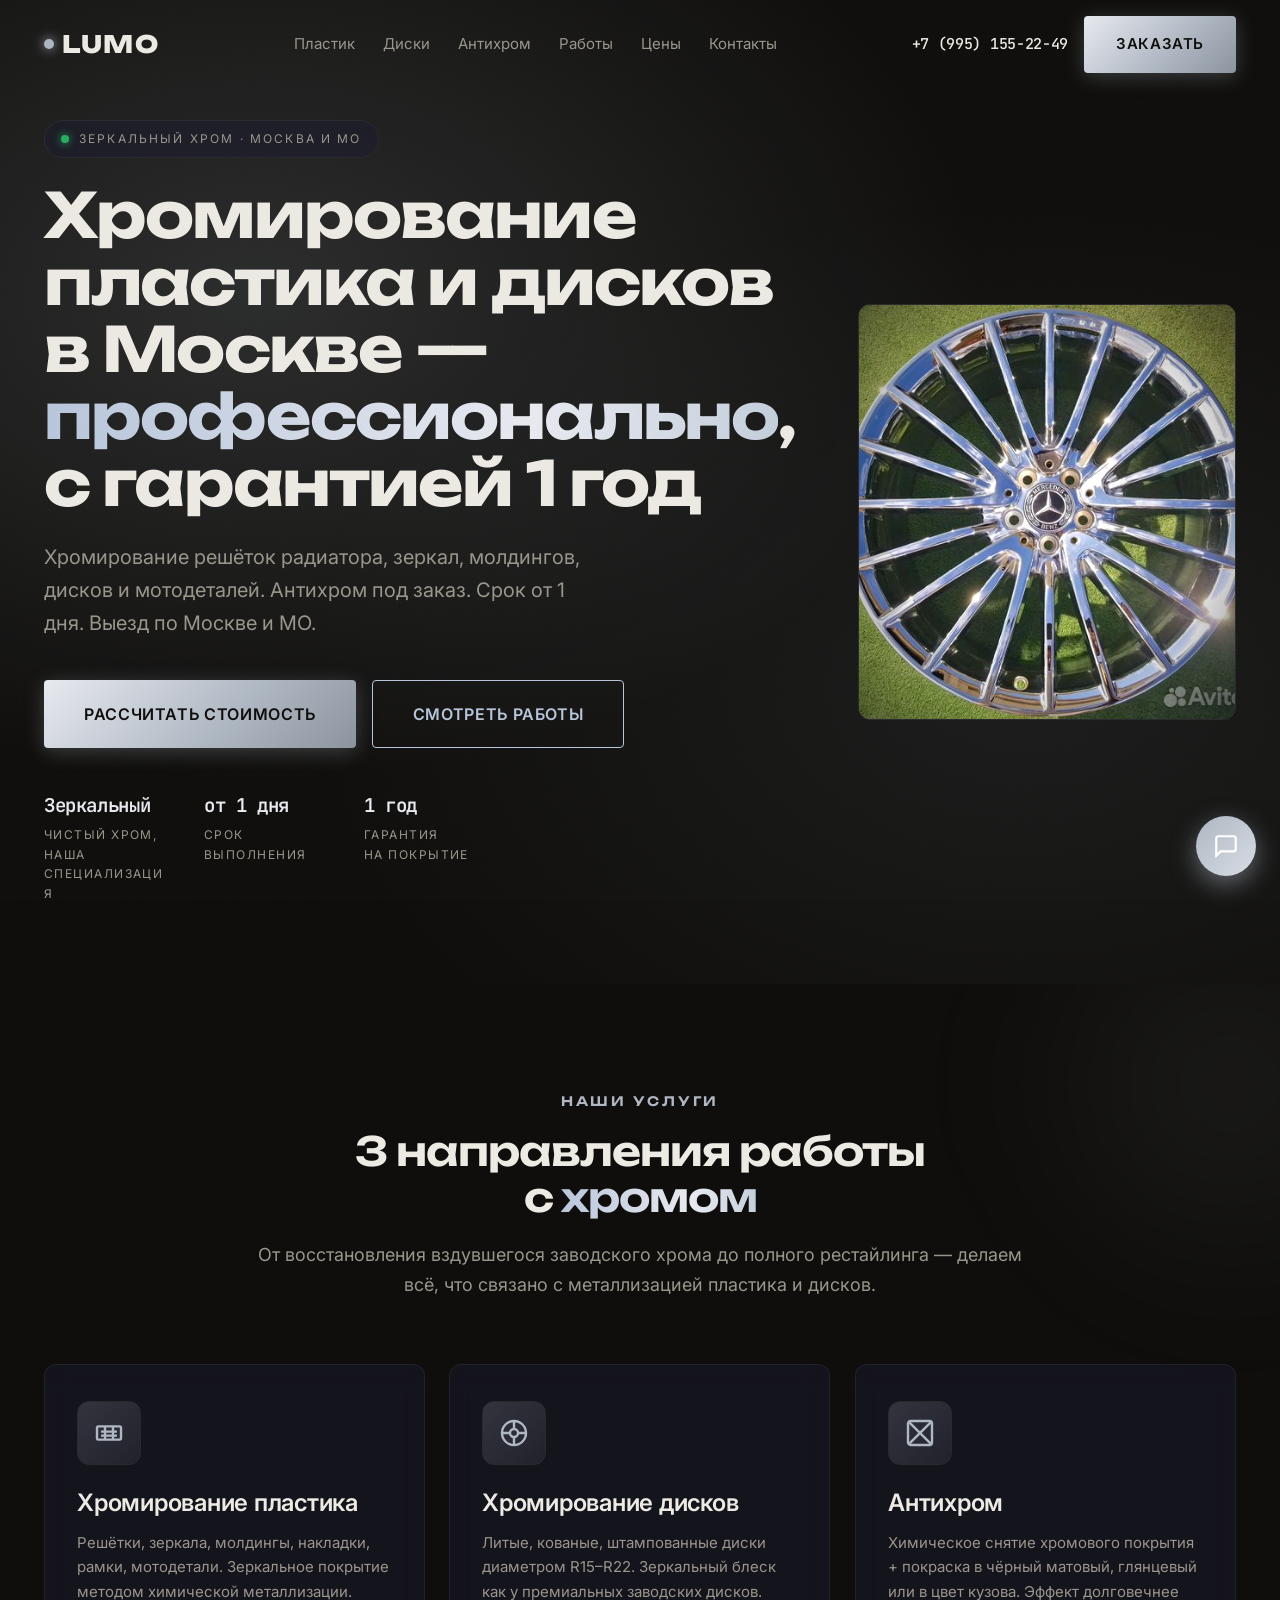
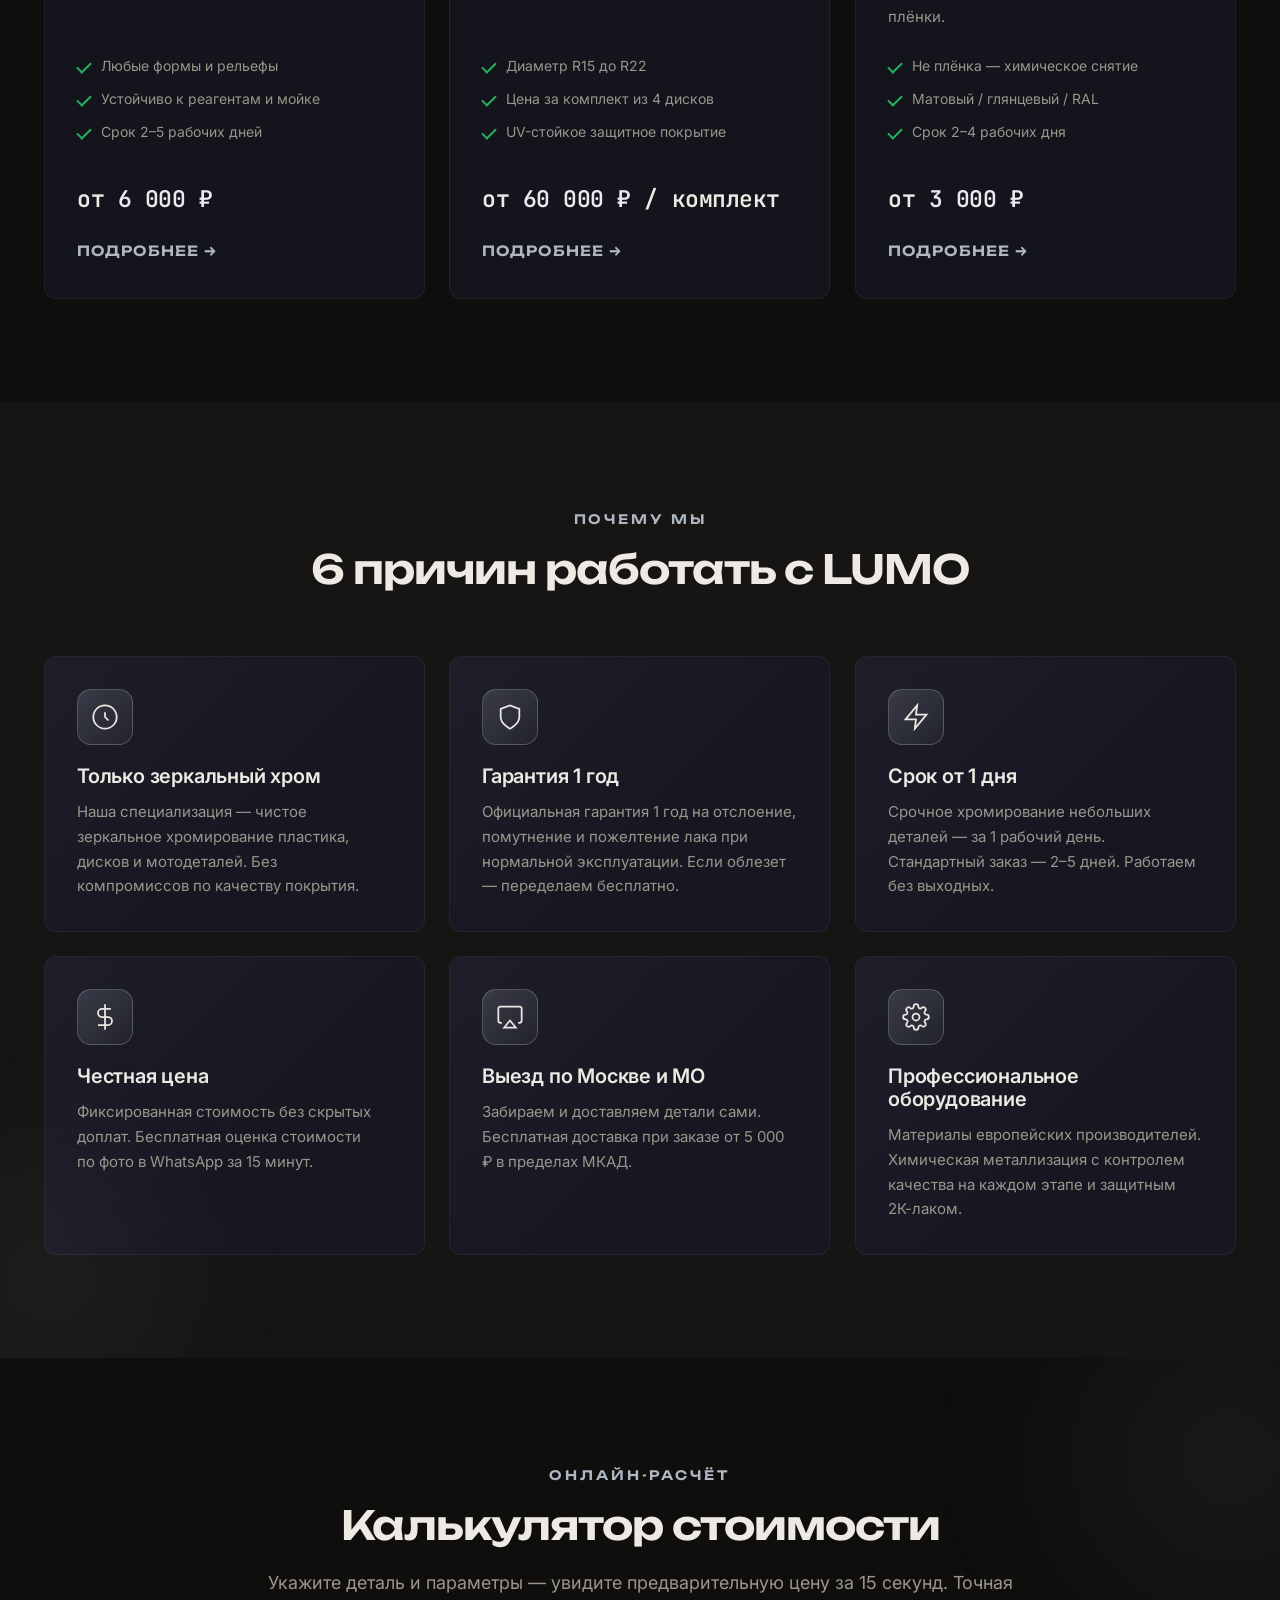
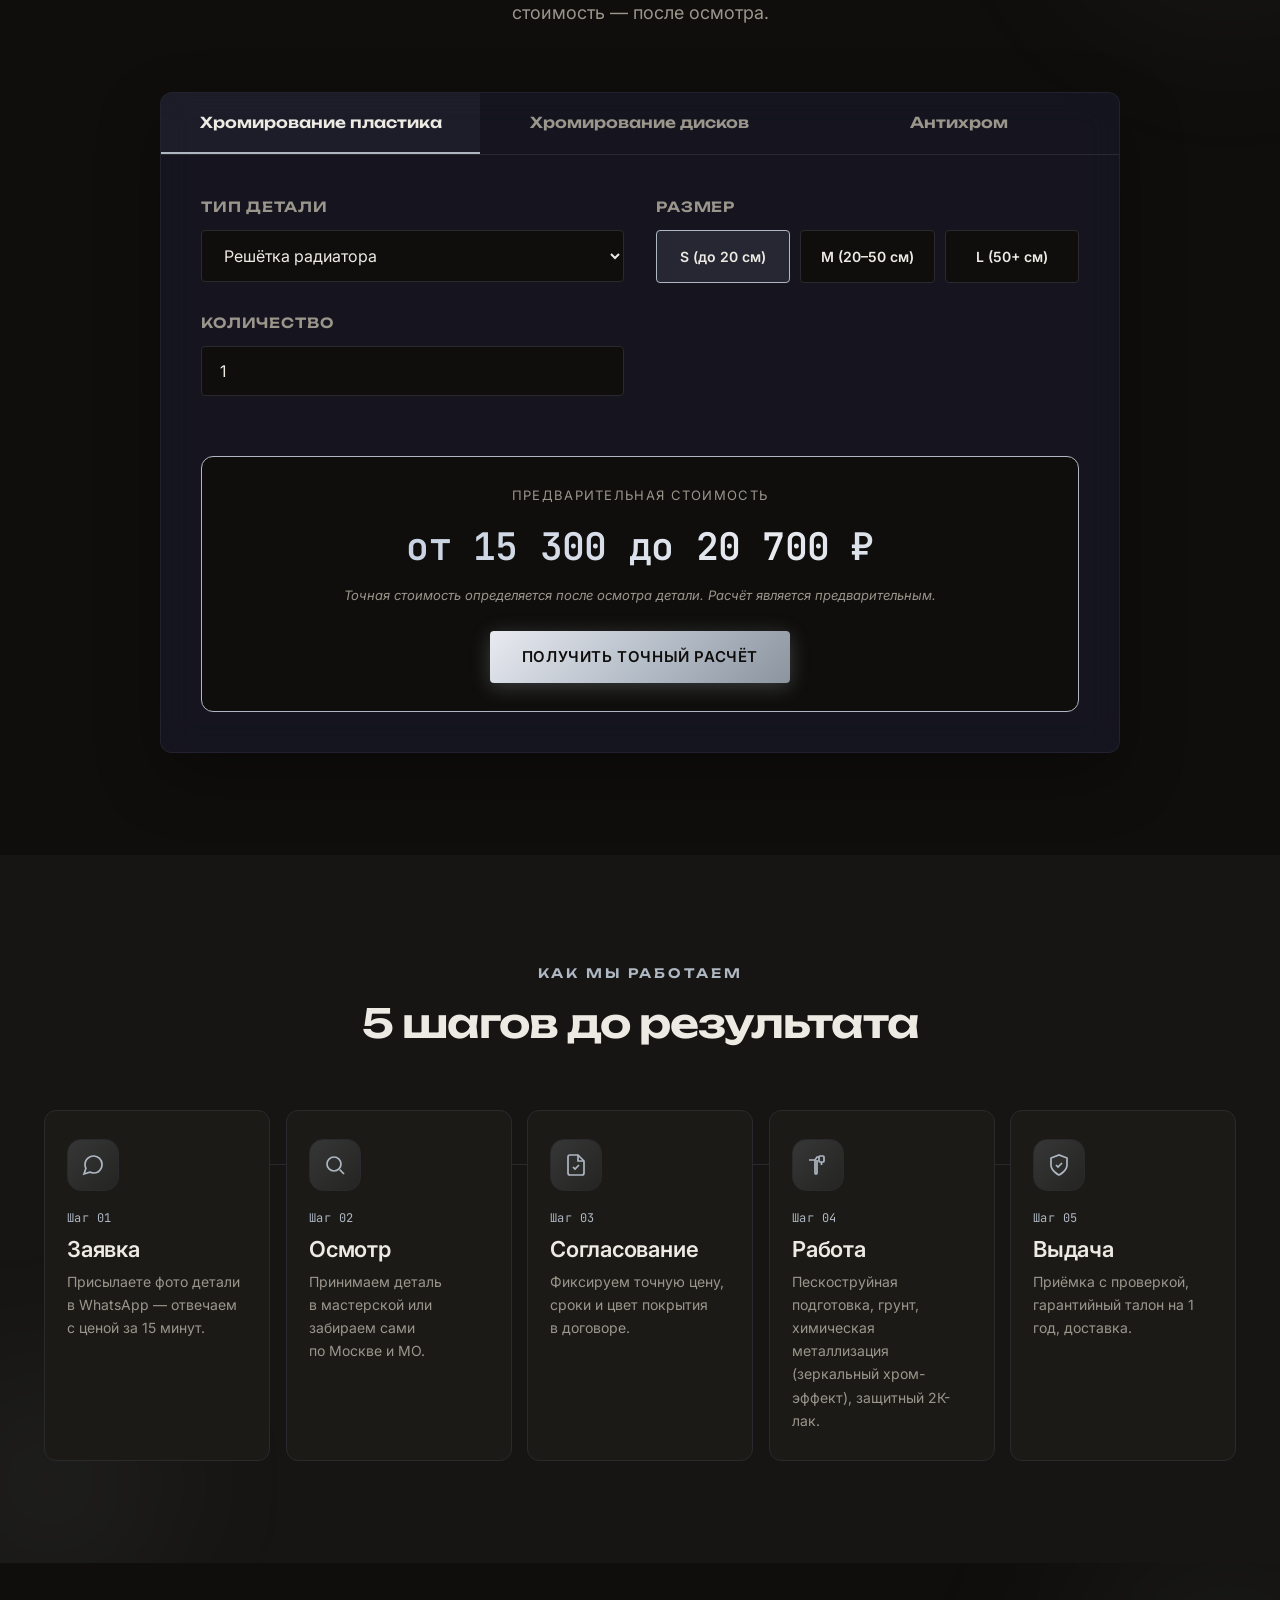
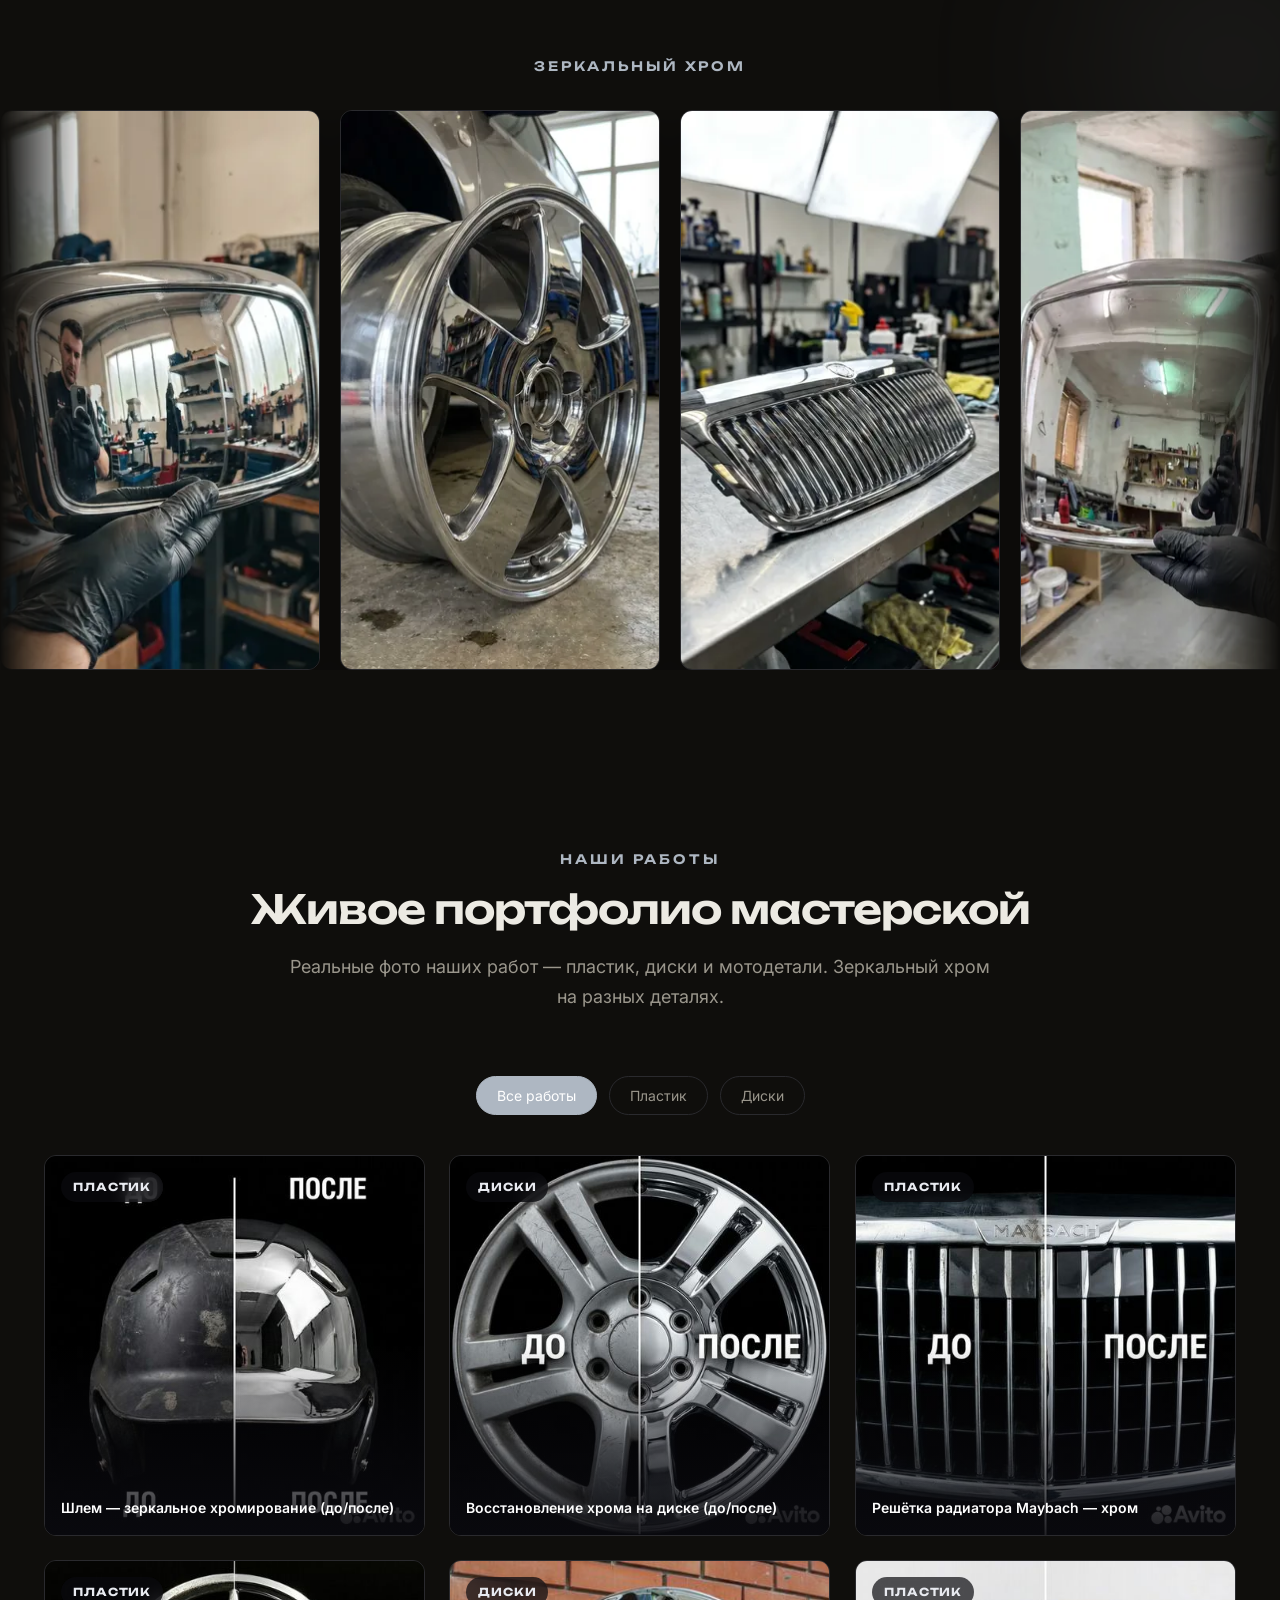
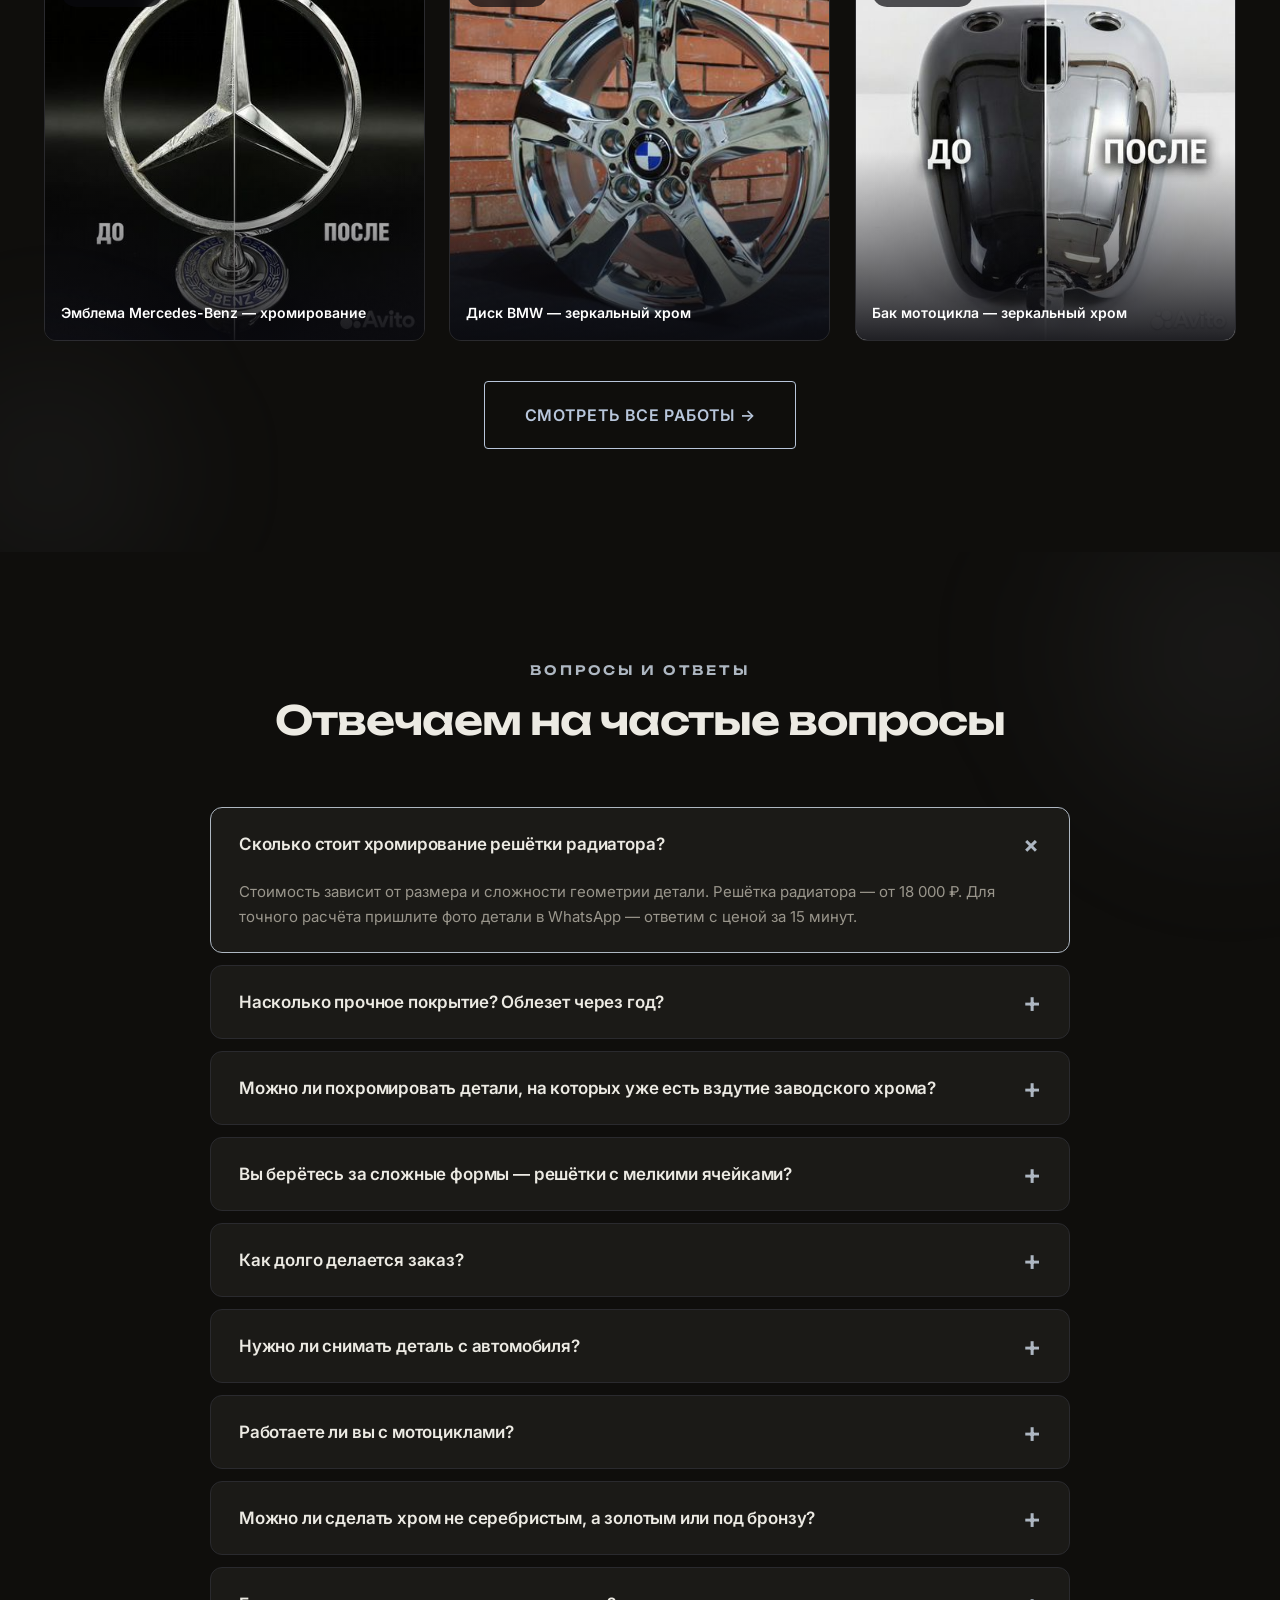
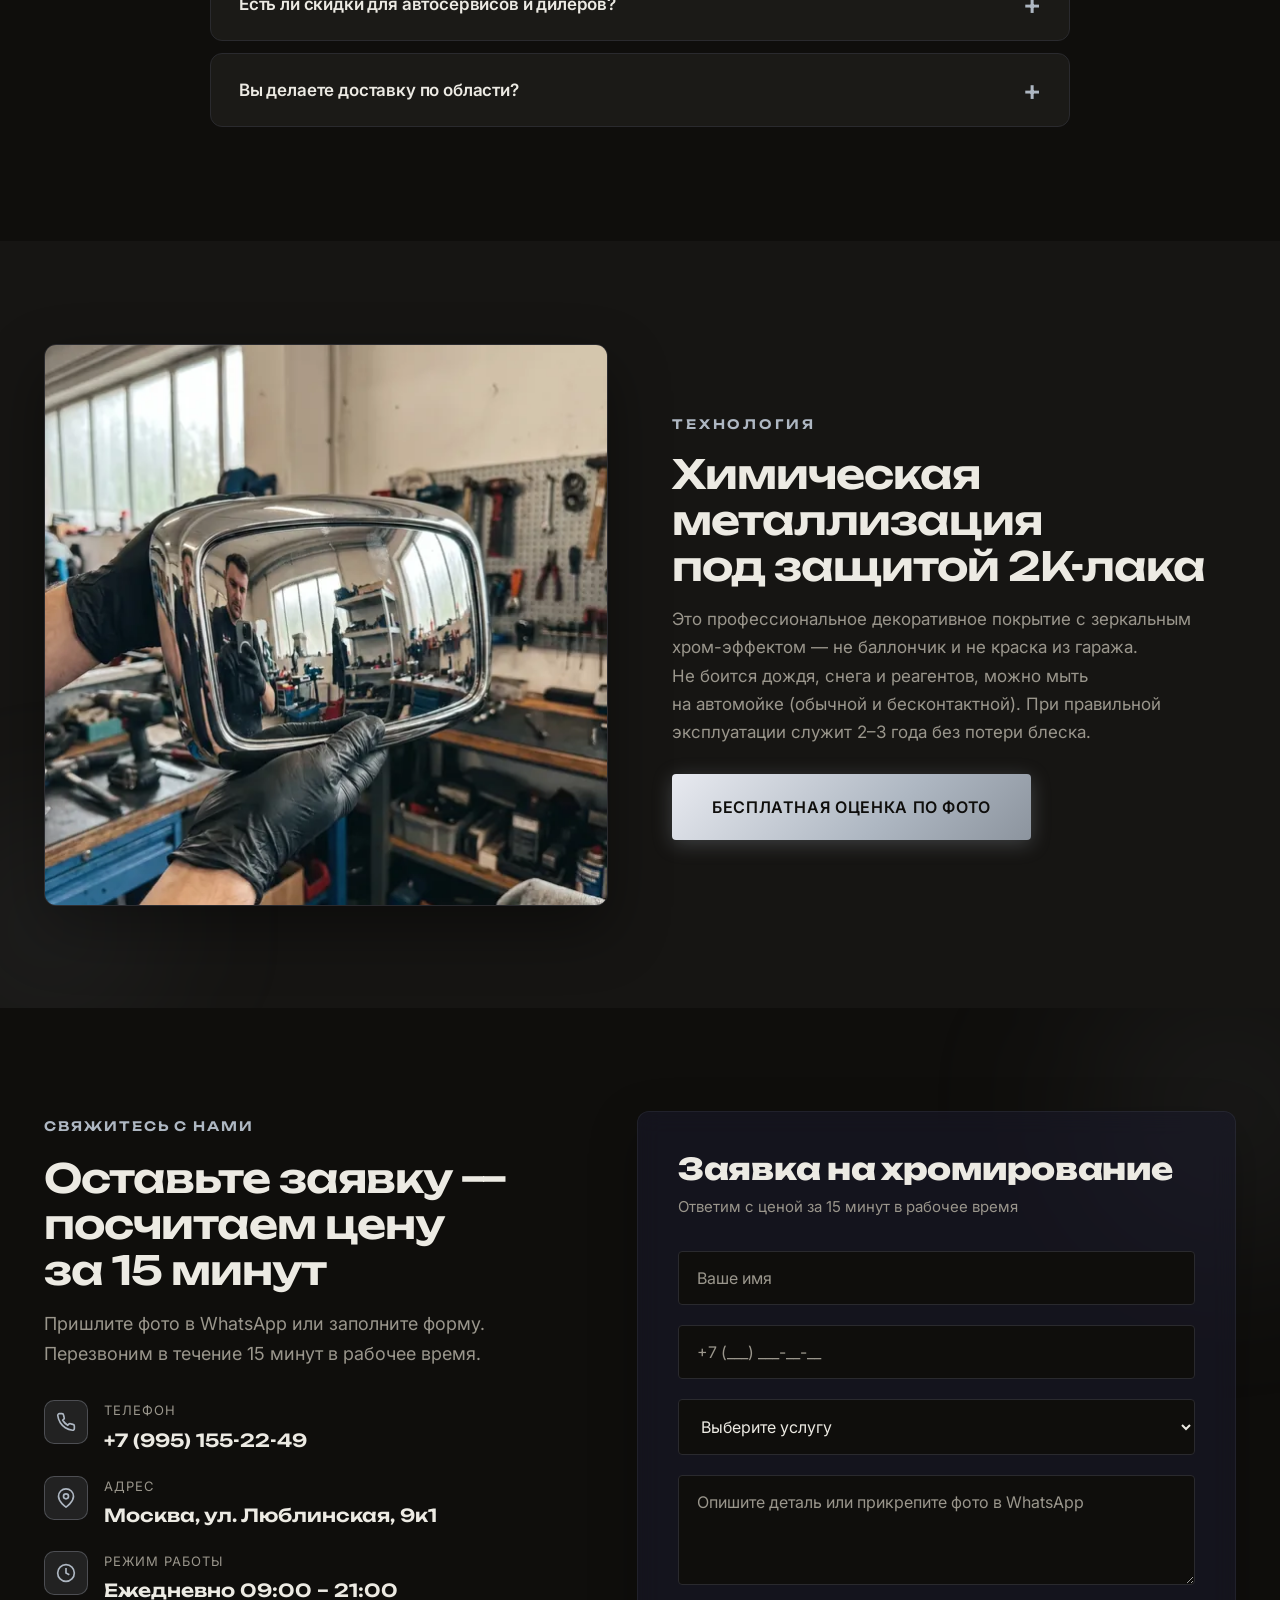
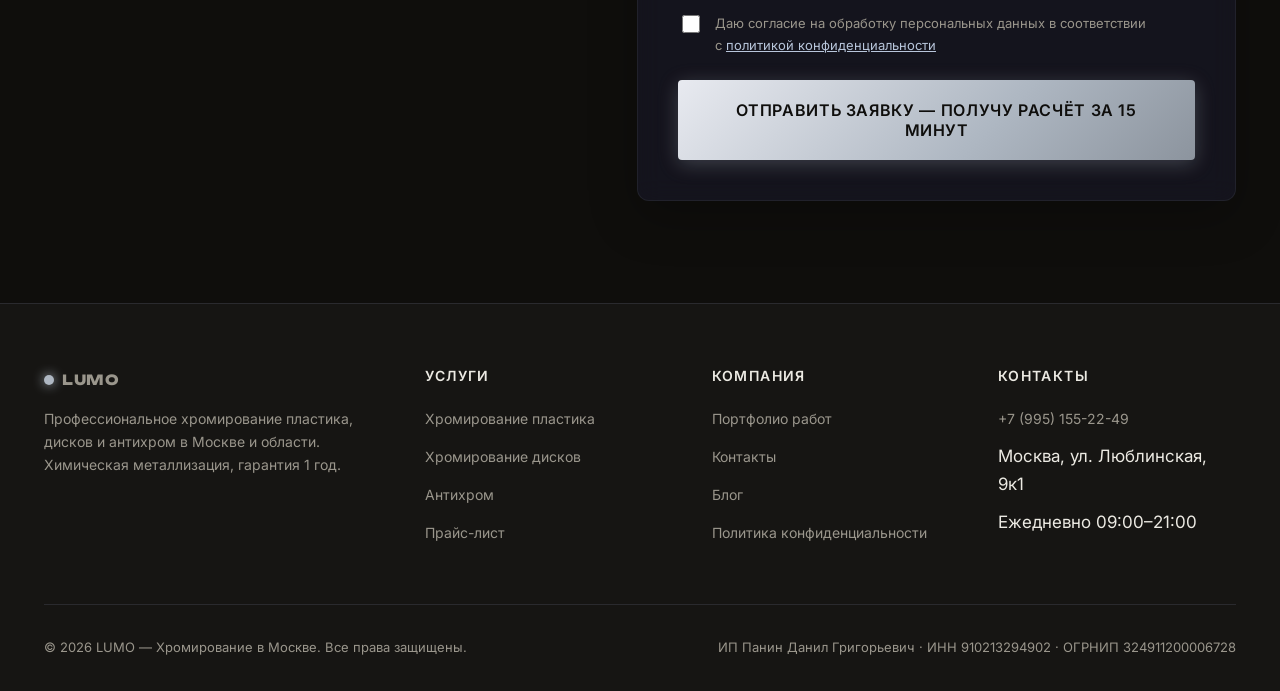
==== commit 66243a5a: "Truth-fix: real tech (химическая металлизация + 2К лак, not галваника), accurate durability/warranty" ====
--- a/index.html
+++ b/index.html
@@ -39,7 +39,7 @@
     "image": "https://xn----7sbbfcqscungiichud1a5d.xn--p1ai/images/portfolio/discs-4.jpg",
     "address": {
       "@type": "PostalAddress",
-      "streetAddress": "ул. Люблинская, д. 9с1",
+      "streetAddress": "ул. Люблинская, д. 9к1",
       "addressLocality": "Москва",
       "postalCode": "109559",
       "addressCountry": "RU"
@@ -82,7 +82,7 @@
         "name": "Насколько прочное покрытие? Облезет через год?",
         "acceptedAnswer": {
           "@type": "Answer",
-          "text": "Мы даём письменную гарантию 1 год. Покрытие выдерживает мойку высокого давления, реагенты, перепады температур от –40 до +80°C."
+          "text": "Мы даём гарантию 1 год. Это профессиональное декоративное покрытие под защитным 2К-лаком: при правильной эксплуатации служит 2–3 года без потери блеска, не боится дождя, снега и реагентов, можно мыть на автомойке (обычной и бесконтактной)."
         }
       },
       {
@@ -90,7 +90,7 @@
         "name": "Можно ли похромировать детали со вздутием заводского хрома?",
         "acceptedAnswer": {
           "@type": "Answer",
-          "text": "Да. Снимаем старое покрытие, готовим поверхность и наносим новое. Результат лучше оригинального заводского хрома."
+          "text": "Да. Снимаем старое покрытие, готовим поверхность и наносим новое — деталь снова выглядит как зеркальный хром."
         }
       }
     ]
@@ -226,7 +226,7 @@
       <div class="utp-card reveal" data-delay="2">
         <div class="utp-card__icon"><svg width="28" height="28" viewBox="0 0 24 24" fill="none" stroke="currentColor" stroke-width="1.5"><path d="M12 22s8-4 8-10V5l-8-3-8 3v7c0 6 8 10 8 10z"/></svg></div>
         <h3>Гарантия 1 год</h3>
-        <p>Гарантируем стойкость покрытия к механическим повреждениям, перепадам температур и реагентам в течение 1 года при соблюдении условий эксплуатации.</p>
+        <p>Официальная гарантия 1 год на отслоение, помутнение и пожелтение лака при нормальной эксплуатации. Если облезет — переделаем бесплатно.</p>
       </div>
       <div class="utp-card reveal" data-delay="3">
         <div class="utp-card__icon"><svg width="28" height="28" viewBox="0 0 24 24" fill="none" stroke="currentColor" stroke-width="1.5"><polygon points="13 2 3 14 12 14 11 22 21 10 12 10 13 2"/></svg></div>
@@ -246,7 +246,7 @@
       <div class="utp-card reveal" data-delay="3">
         <div class="utp-card__icon"><svg width="28" height="28" viewBox="0 0 24 24" fill="none" stroke="currentColor" stroke-width="1.5"><circle cx="12" cy="12" r="3"/><path d="M19.4 15a1.65 1.65 0 00.33 1.82l.06.06a2 2 0 010 2.83 2 2 0 01-2.83 0l-.06-.06a1.65 1.65 0 00-1.82-.33 1.65 1.65 0 00-1 1.51V21a2 2 0 01-4 0v-.09A1.65 1.65 0 009 19.4a1.65 1.65 0 00-1.82.33l-.06.06a2 2 0 01-2.83-2.83l.06-.06A1.65 1.65 0 004.68 15a1.65 1.65 0 00-1.51-1H3a2 2 0 010-4h.09A1.65 1.65 0 004.6 9a1.65 1.65 0 00-.33-1.82l-.06-.06a2 2 0 012.83-2.83l.06.06A1.65 1.65 0 009 4.68a1.65 1.65 0 001-1.51V3a2 2 0 014 0v.09a1.65 1.65 0 001 1.51 1.65 1.65 0 001.82-.33l.06-.06a2 2 0 012.83 2.83l-.06.06A1.65 1.65 0 0019.4 9a1.65 1.65 0 001.51 1H21a2 2 0 010 4h-.09a1.65 1.65 0 00-1.51 1z"/></svg></div>
         <h3>Профессиональное оборудование</h3>
-        <p>Реагенты европейских производителей. Гальваническая линия с контролем качества каждого слоя — медь, никель, хром.</p>
+        <p>Материалы европейских производителей. Химическая металлизация с контролем качества на каждом этапе и защитным 2К-лаком.</p>
       </div>
     </div>
   </div>
@@ -407,7 +407,7 @@
         <div class="process-step__icon"><svg width="24" height="24" viewBox="0 0 24 24" fill="none" stroke="currentColor" stroke-width="1.7"><path d="M3 7h6l2-3h2M9 7v13a1 1 0 001 1h0a1 1 0 001-1V7"/><rect x="13" y="3" width="5" height="6" rx="1"/><path d="M15.5 9v3"/></svg></div>
         <div class="process-step__step">Шаг 04</div>
         <h4>Работа</h4>
-        <p>Пескоструй, грунт, гальваническая линия медь → никель → хром, лак.</p>
+        <p>Пескоструйная подготовка, грунт, химическая металлизация (зеркальный хром-эффект), защитный 2К-лак.</p>
       </div>
       <div class="process-step reveal" data-delay="5">
         <div class="process-step__icon"><svg width="24" height="24" viewBox="0 0 24 24" fill="none" stroke="currentColor" stroke-width="1.7"><path d="M12 22s8-4 8-10V5l-8-3-8 3v7c0 6 8 10 8 10z"/><path d="M9 12l2 2 4-4"/></svg></div>
@@ -507,11 +507,11 @@
       </details>
       <details class="faq-item">
         <summary>Насколько прочное покрытие? Облезет через год?</summary>
-        <div class="faq-item__body">Мы даём письменную гарантию 1 год. Покрытие выдерживает мойку высокого давления, реагенты, перепады температур от –40 до +80°C. Единственное условие — не использовать абразивные полироли и жёсткие щётки.</div>
+        <div class="faq-item__body">Гарантия 1 год. Это профессиональное декоративное покрытие под 2К-лаком: при правильной эксплуатации служит 2–3 года без потери блеска, не боится дождя, снега и реагентов, можно мыть на автомойке (обычной и бесконтактной). Нельзя только агрессивную химию (кислотные очистители), удары и царапание. Если облезет при нормальной эксплуатации — переделаем бесплатно.</div>
       </details>
       <details class="faq-item">
         <summary>Можно ли похромировать детали, на которых уже есть вздутие заводского хрома?</summary>
-        <div class="faq-item__body">Да, именно с этим к нам чаще всего обращаются. Снимаем старое покрытие, готовим поверхность и наносим новое. Результат лучше, чем оригинальный заводской хром по качеству адгезии.</div>
+        <div class="faq-item__body">Да, именно с этим к нам чаще всего обращаются. Снимаем старое покрытие, восстанавливаем поверхность и наносим новое — деталь снова выглядит как зеркальный хром.</div>
       </details>
       <details class="faq-item">
         <summary>Вы берётесь за сложные формы — решётки с мелкими ячейками?</summary>
@@ -552,9 +552,9 @@
       <img src="/images/showcase/m1.webp" alt="Зеркальное хромирование детали в мастерской LUMO" loading="lazy" width="560" height="560">
     </div>
     <div class="accent__text reveal" data-delay="1">
-      <span class="accent__eyebrow">Почему зеркало держится</span>
-      <h2>Многослойное покрытие, а&nbsp;не краска</h2>
-      <p>Медь, никель и хром наносятся слой за слоем и полируются до зеркала — поэтому отражение глубокое, а покрытие держит мойку высокого давления, реагенты и перепады температур от&nbsp;−40 до&nbsp;+80°C.</p>
+      <span class="accent__eyebrow">Технология</span>
+      <h2>Химическая металлизация под&nbsp;защитой 2К-лака</h2>
+      <p>Это профессиональное декоративное покрытие с зеркальным хром-эффектом — не баллончик и не краска из гаража. Не боится дождя, снега и реагентов, можно мыть на автомойке (обычной и бесконтактной). При правильной эксплуатации служит 2–3&nbsp;года без потери блеска.</p>
       <a href="#lead-form" class="btn btn--primary btn--lg">Бесплатная оценка по фото</a>
     </div>
   </div>
@@ -585,7 +585,7 @@
             </div>
             <div>
               <div class="contact__item-label">Адрес</div>
-              <div class="contact__item-value">Москва, ул. Люблинская, 9с1</div>
+              <div class="contact__item-value">Москва, ул. Люблинская, 9к1</div>
             </div>
           </div>
           <div class="contact__item">
@@ -670,7 +670,7 @@
         <ul>
           <li><a href="tel:+79951552249">+7 (995) 155-22-49</a></li>
           
-          <li>Москва, ул. Люблинская, 9с1</li>
+          <li>Москва, ул. Люблинская, 9к1</li>
           <li>Ежедневно 09:00–21:00</li>
         </ul>
       </div>
